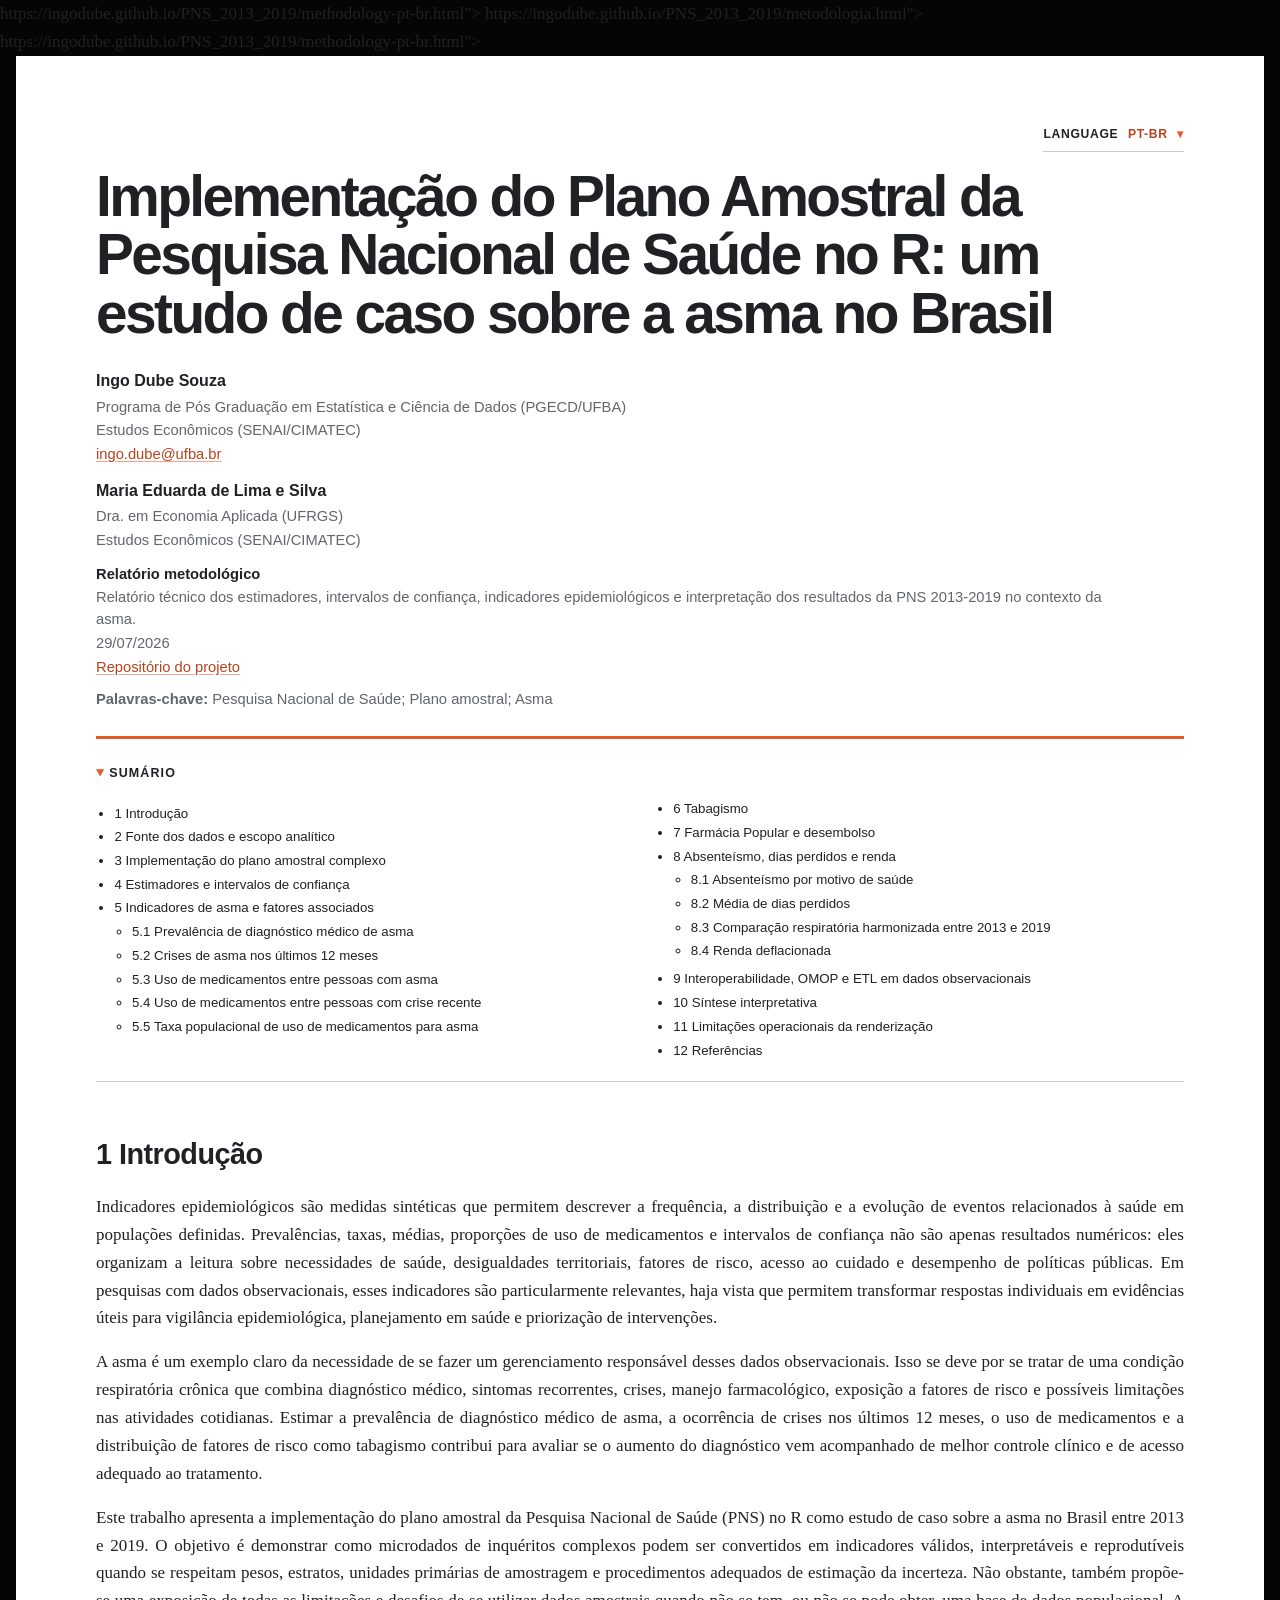
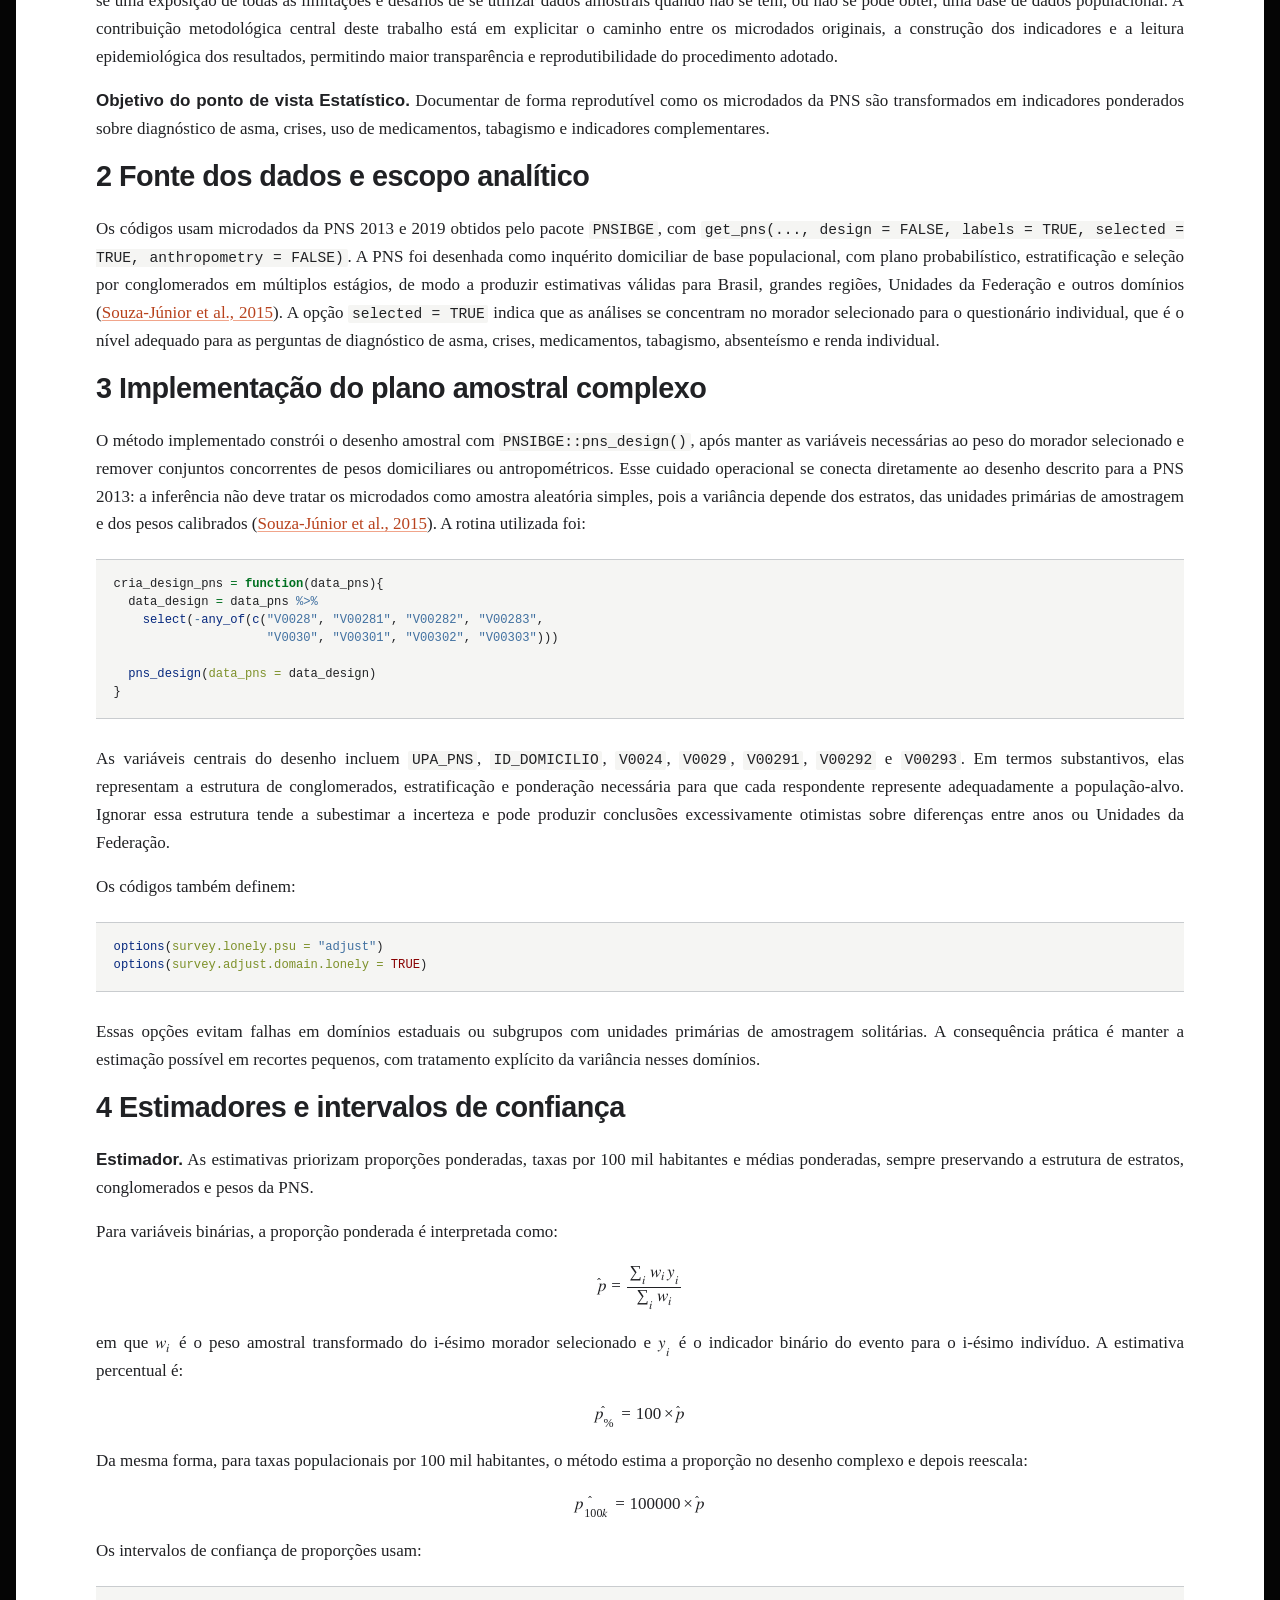
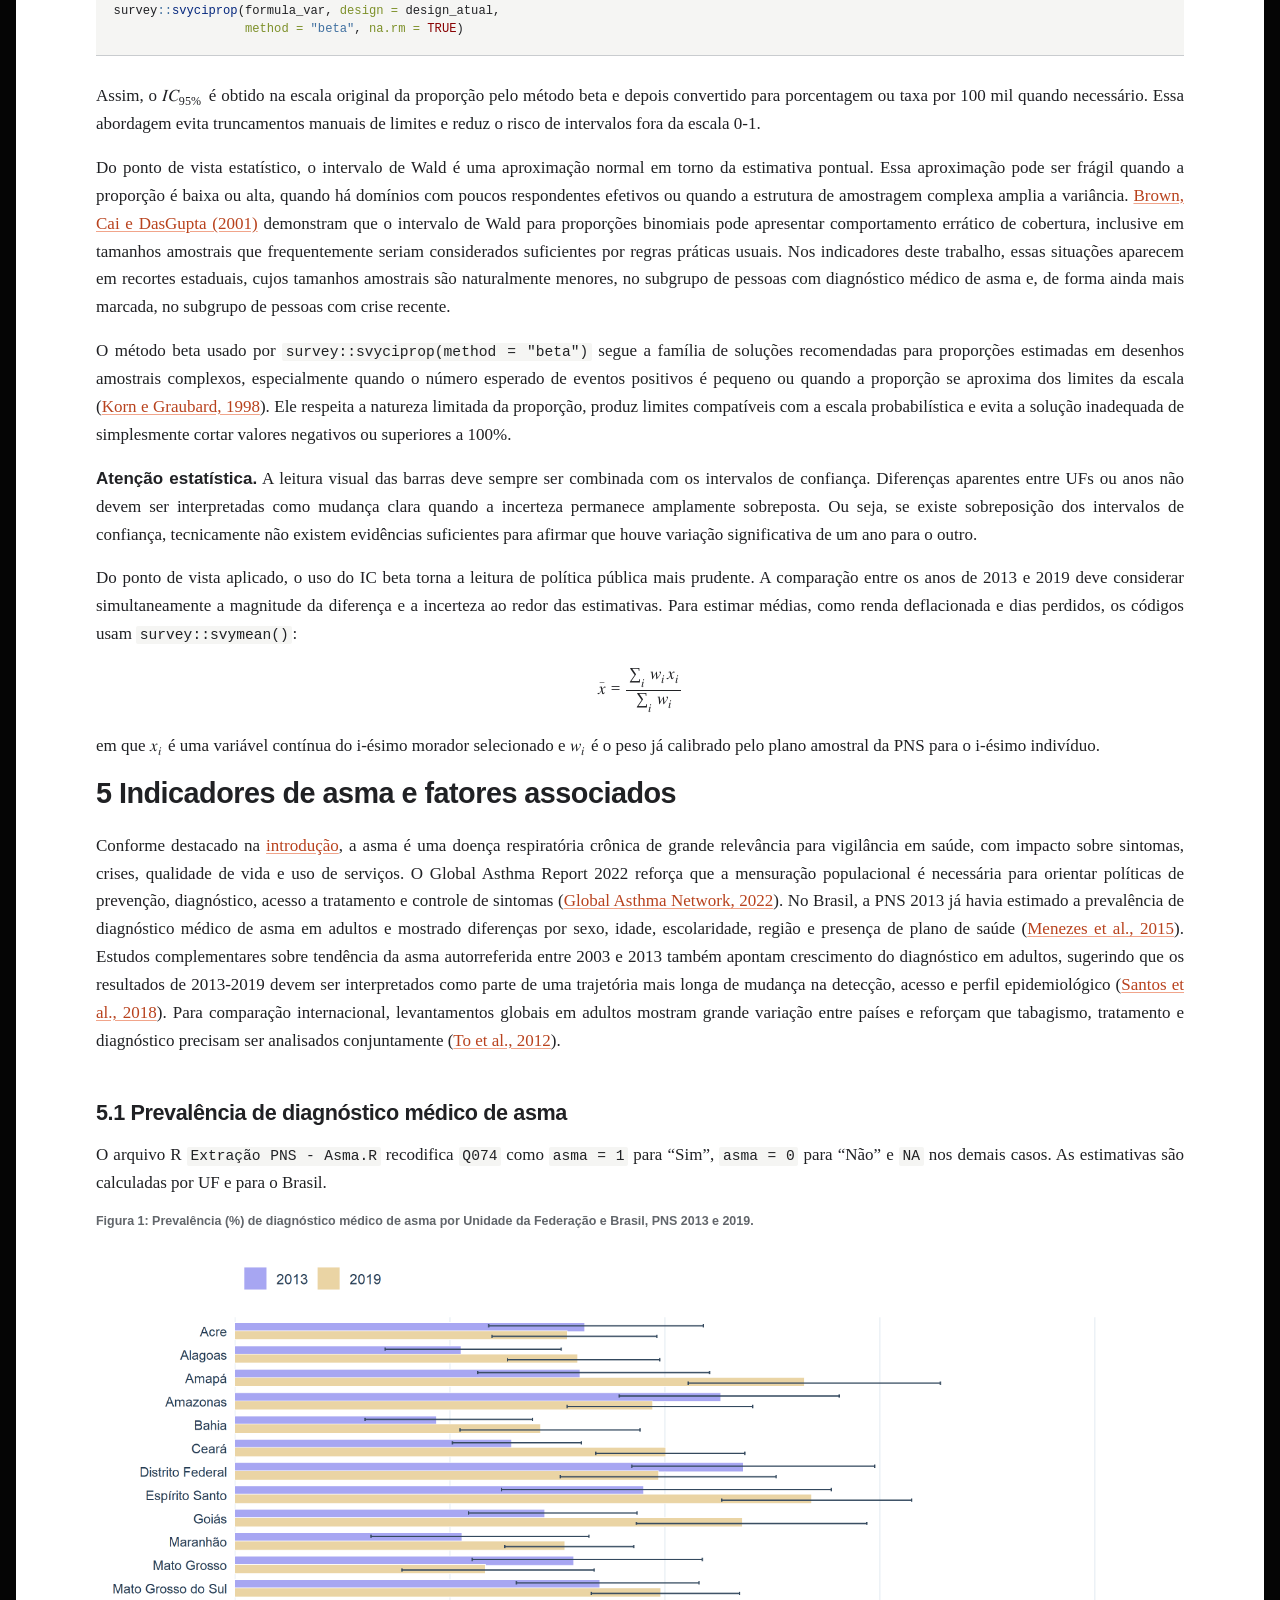
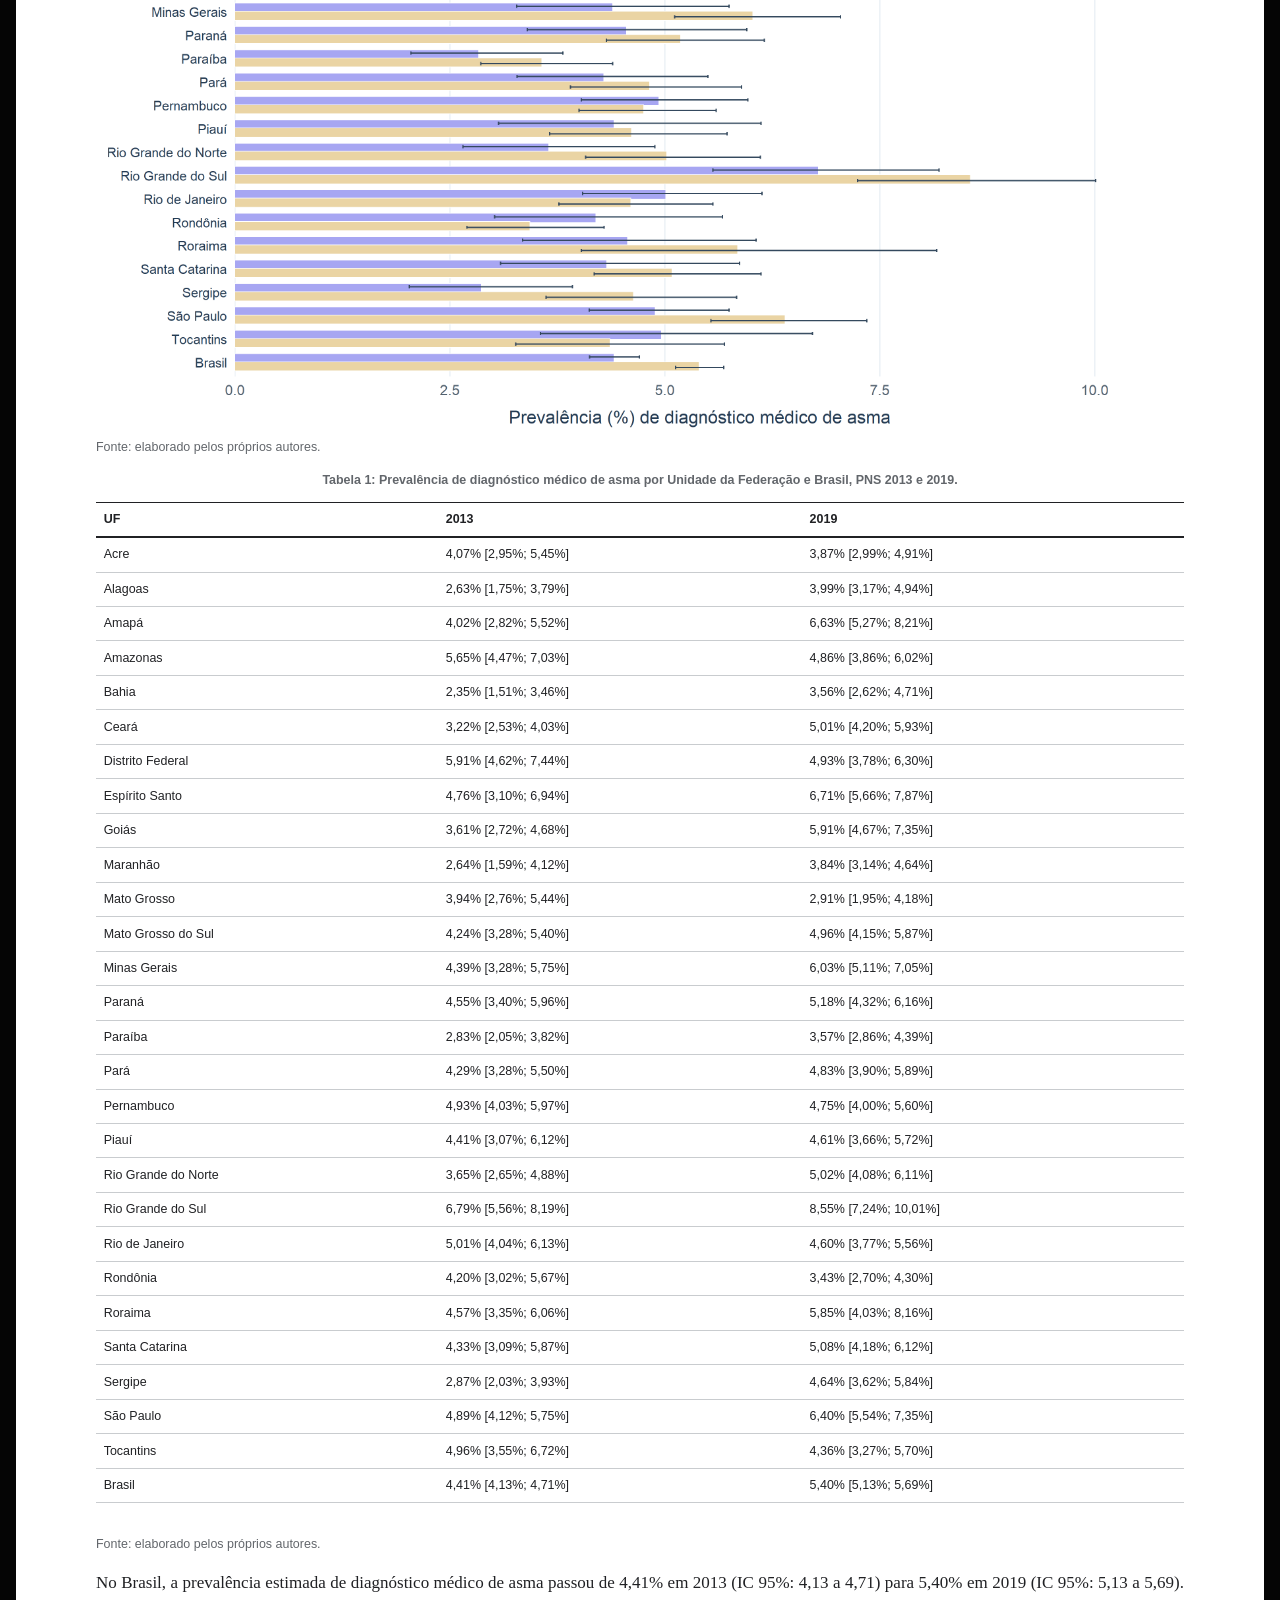
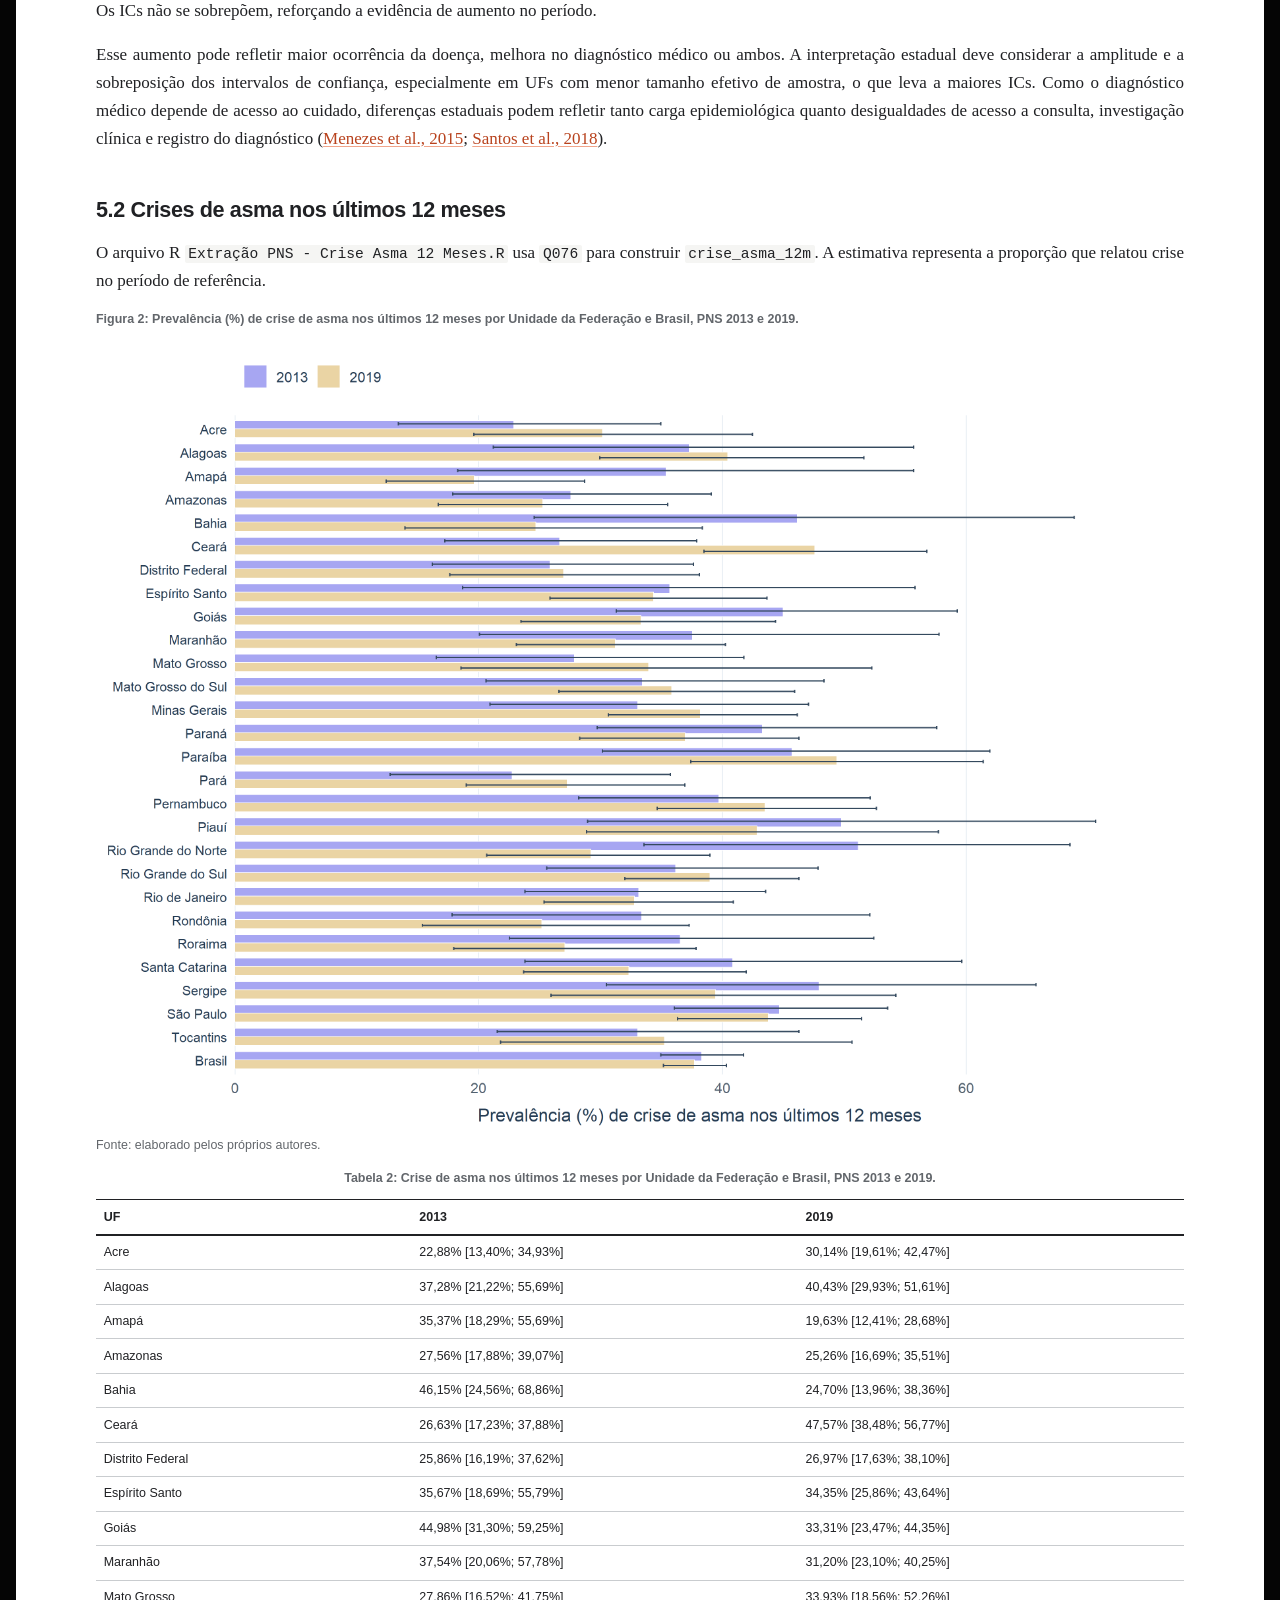
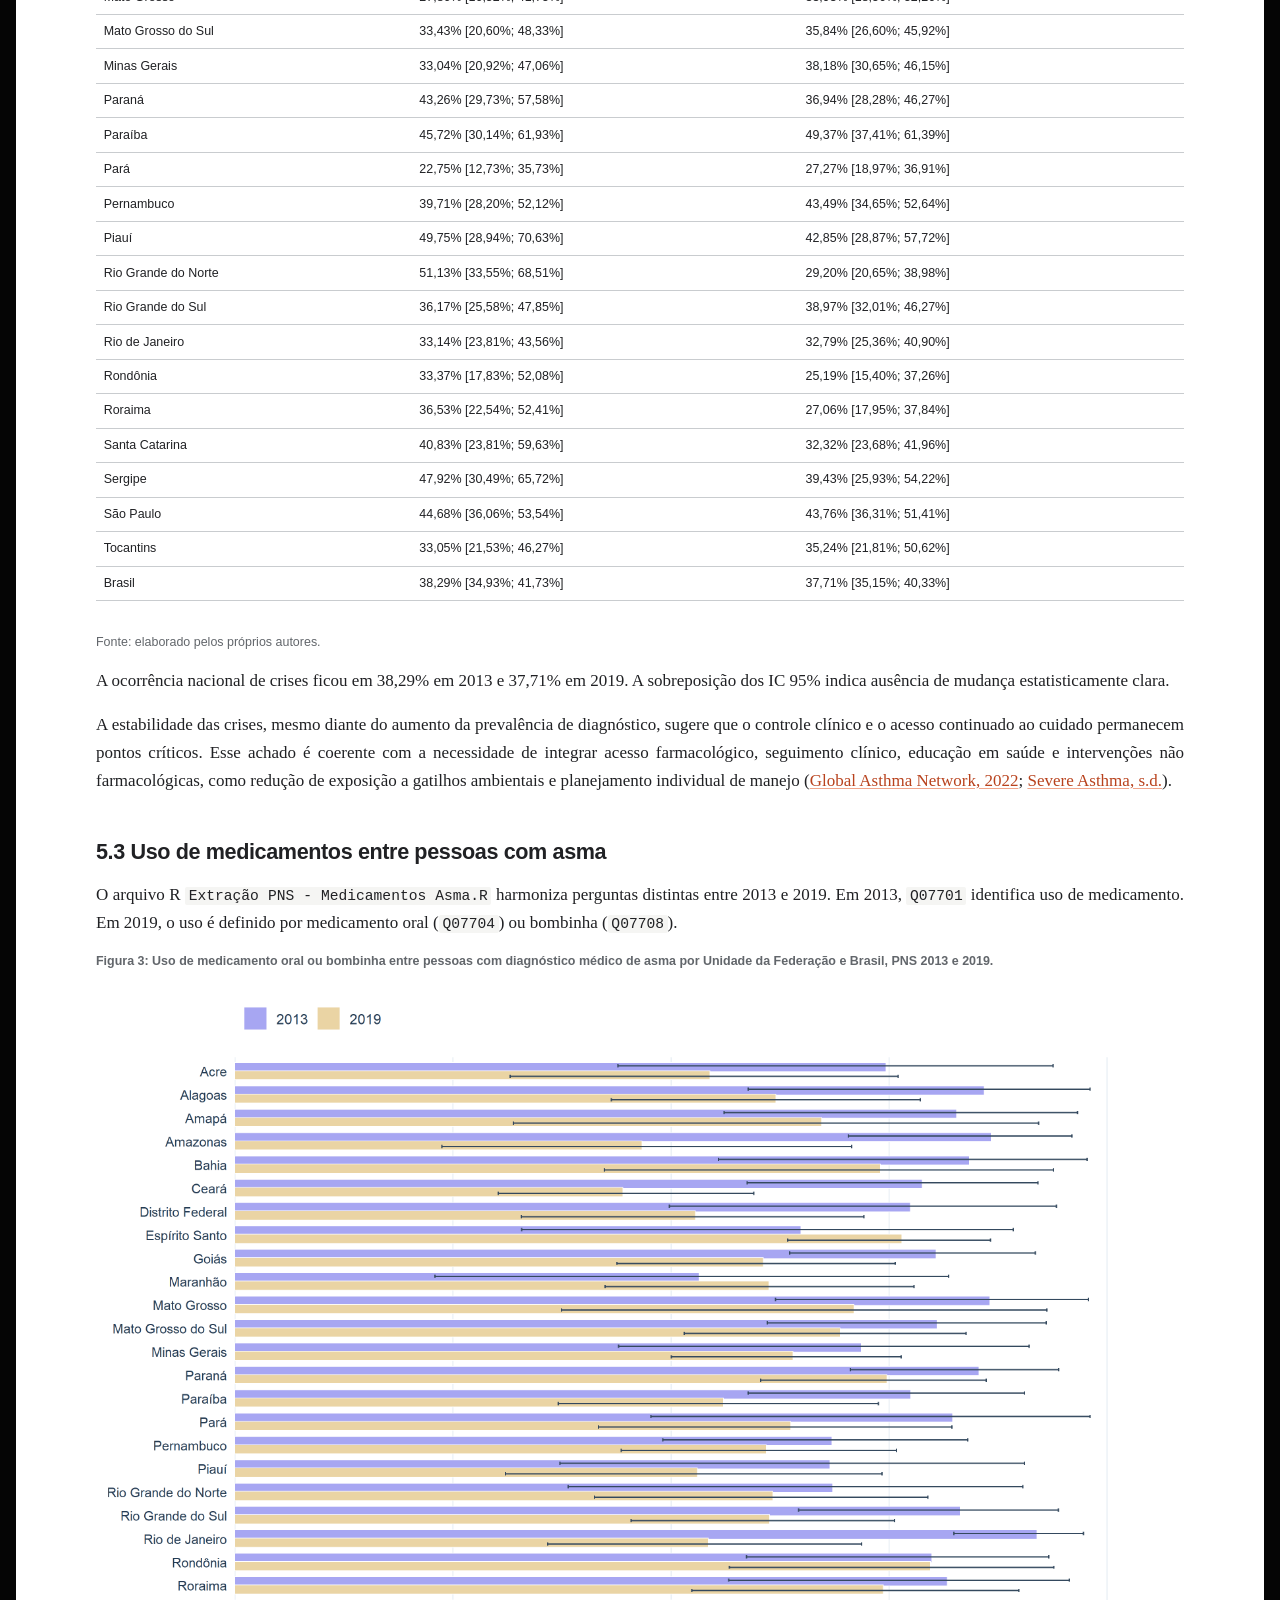
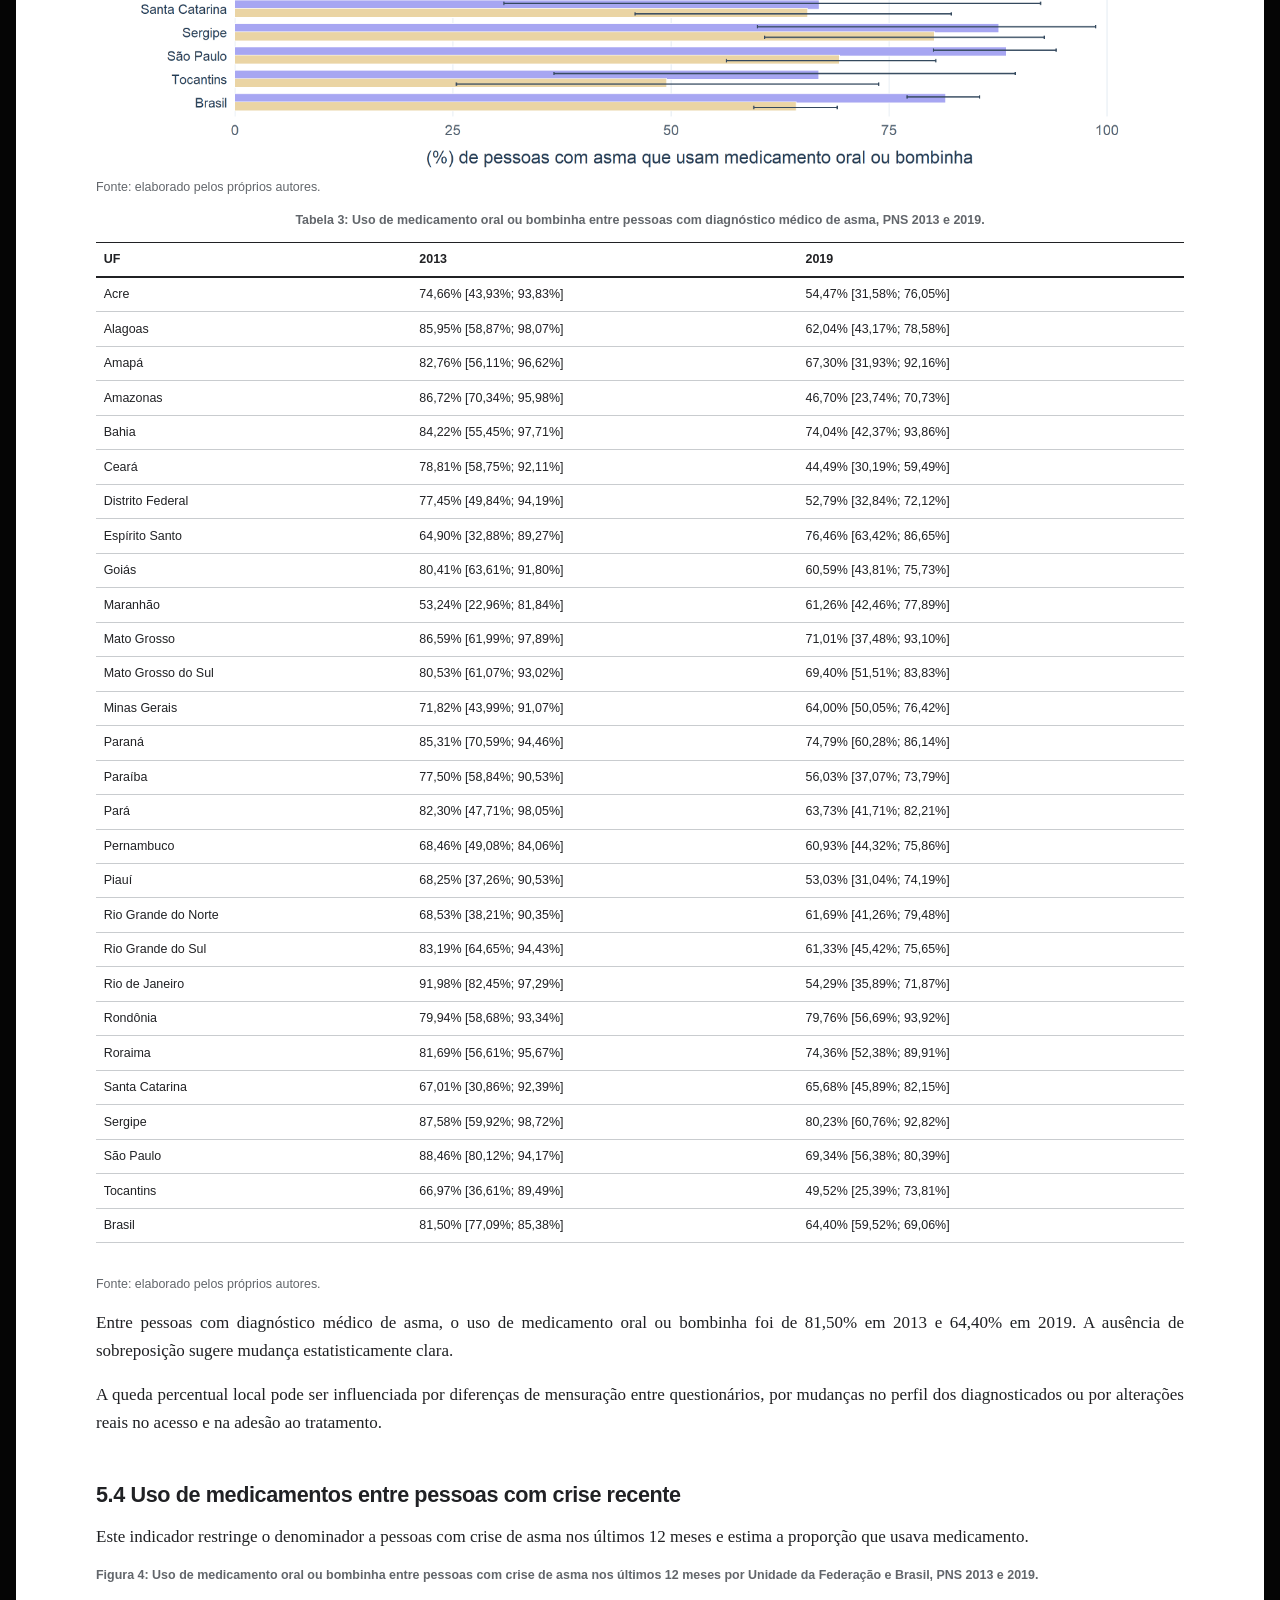
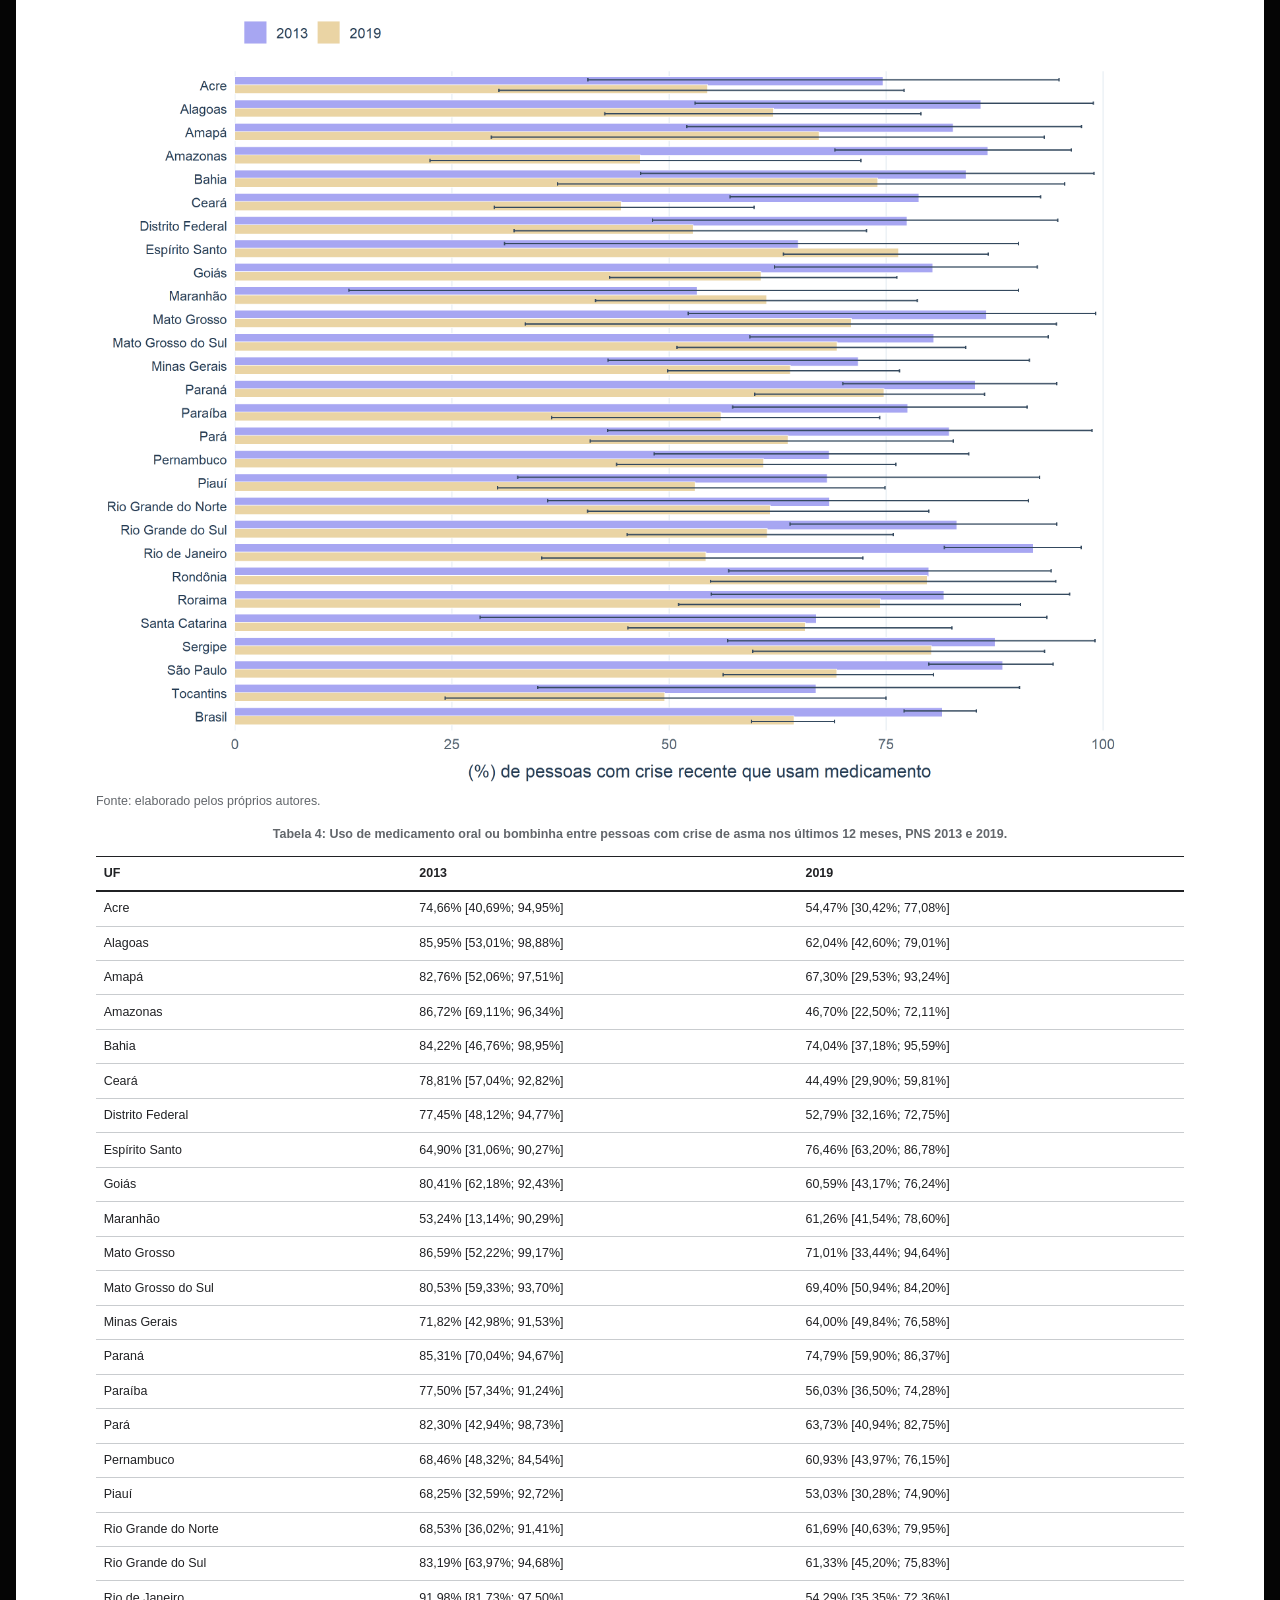
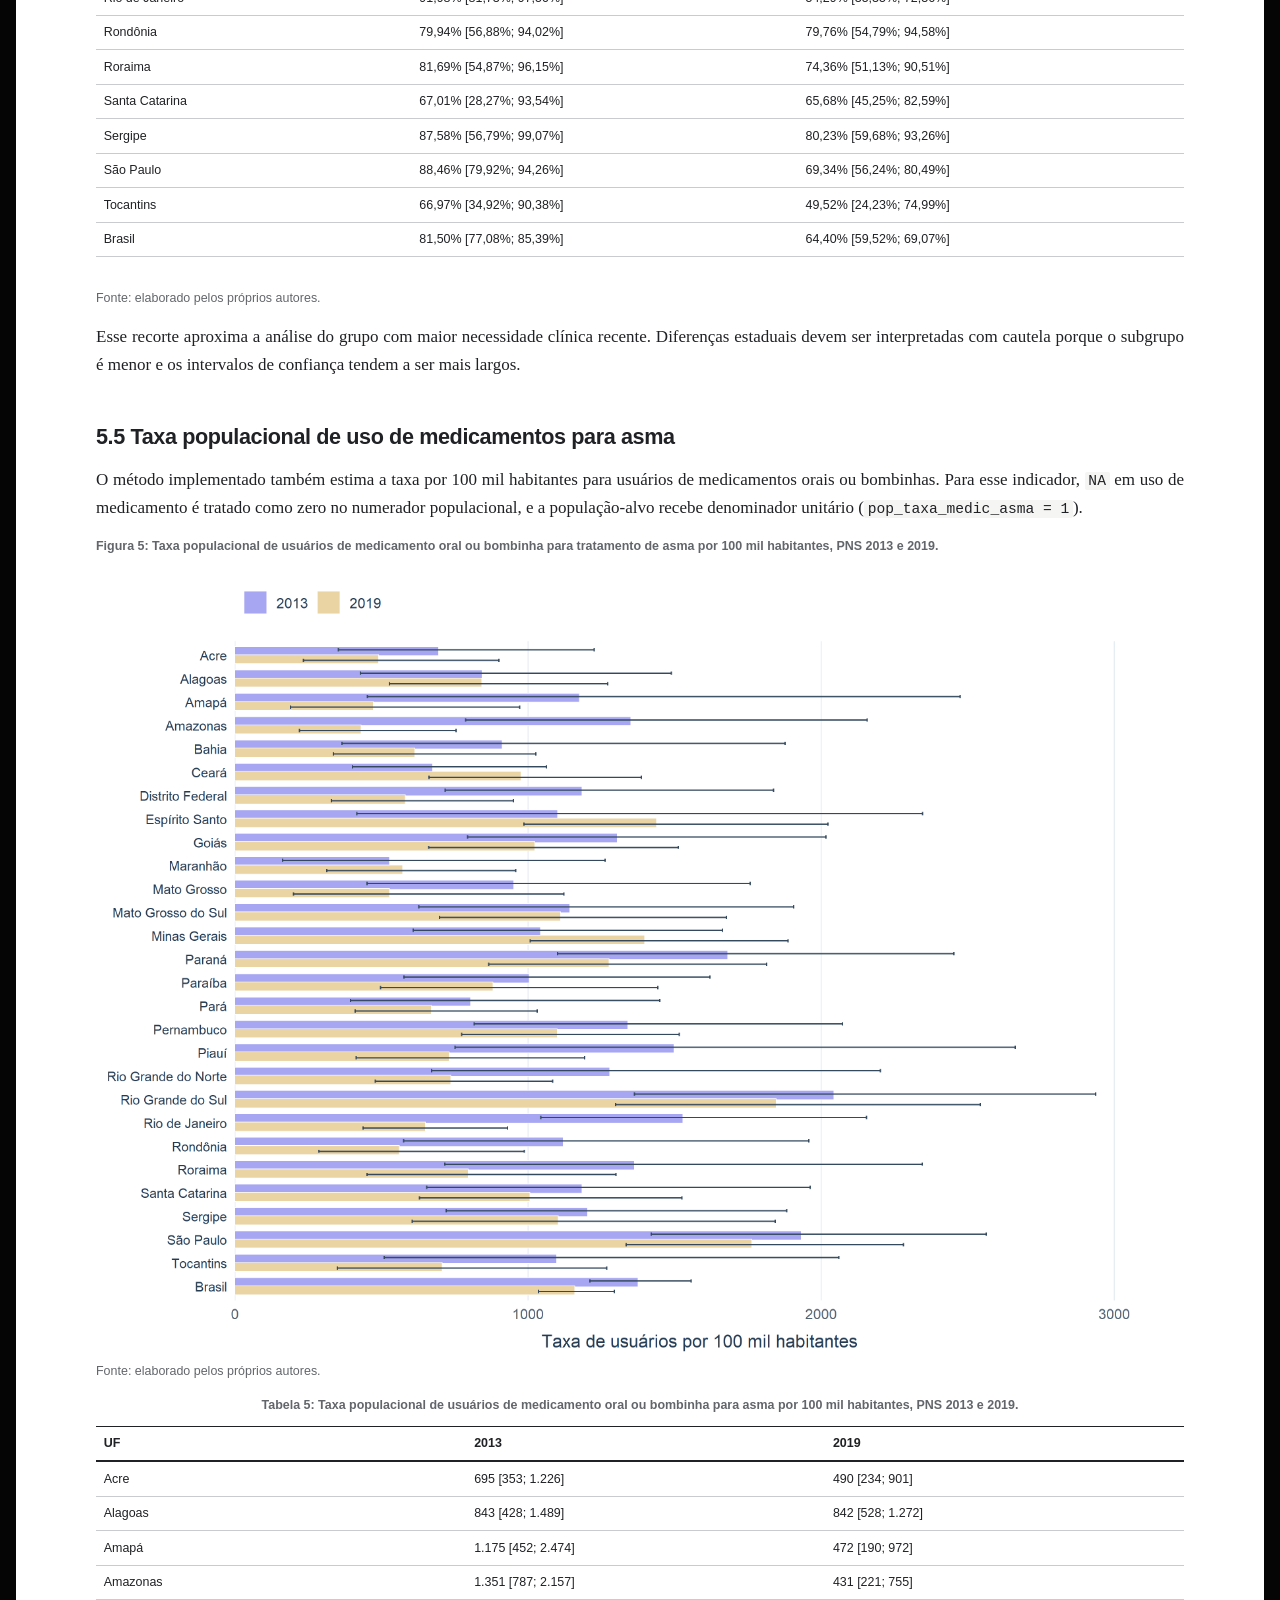
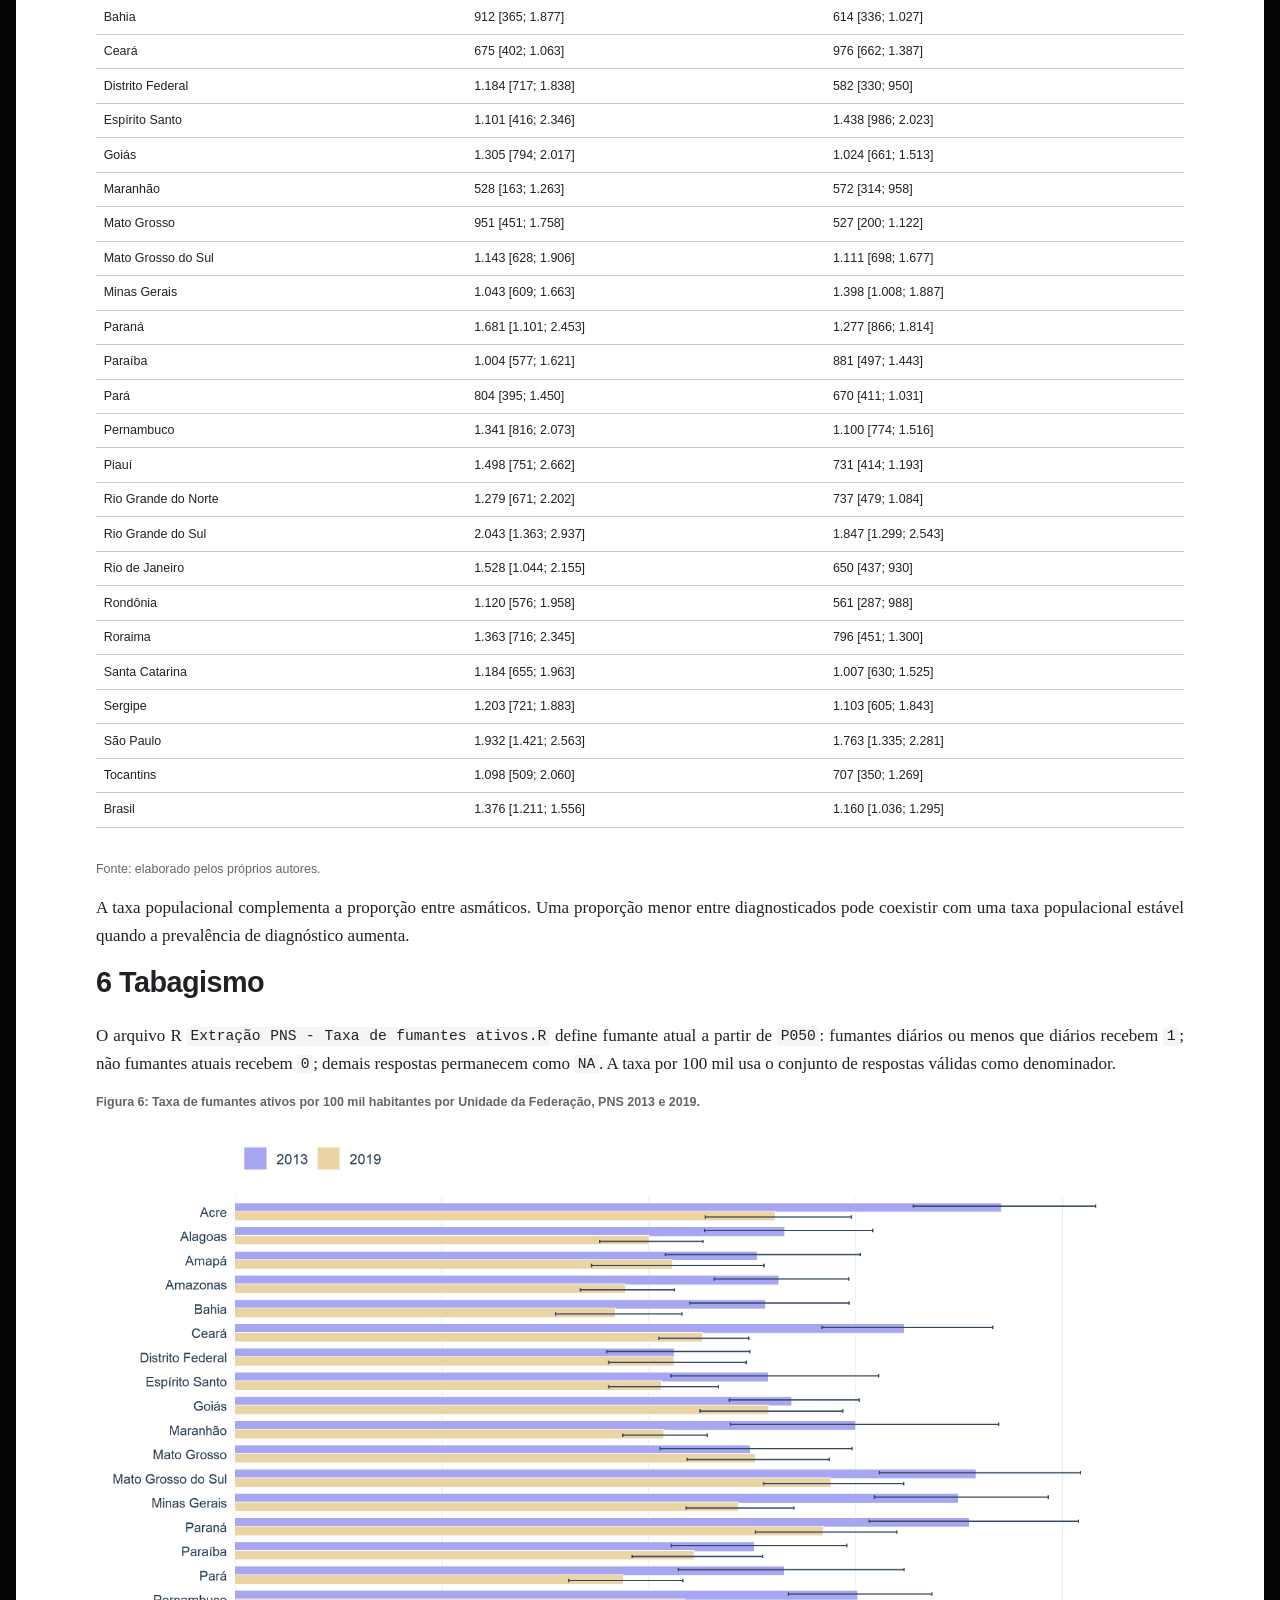
==== docs/methodology-pt-br.html @ 4d3c8ae0 "Publish edited report" ====
<!DOCTYPE html>
<html lang="pt-BR" xml:lang="pt-BR">
<head>
<meta charset="utf-8">
<meta name="generator" content="pandoc">
<meta name="viewport" content="width=device-width, initial-scale=1">
<link href="data:," rel="icon">
<link rel="canonical" href="&lt;a
href=" https: ingodube.github.io PNS_2013_2019 methodology-pt-br.html" class="uri">https://ingodube.github.io/PNS_2013_2019/methodology-pt-br.html</a>&quot;&gt;
<link rel="alternate" hreflang="en" href="&lt;a
href=" https: ingodube.github.io PNS_2013_2019 metodologia.html" class="uri">https://ingodube.github.io/PNS_2013_2019/metodologia.html</a>&quot;&gt;
<link rel="alternate" hreflang="pt-BR" href="&lt;a
href=" https: ingodube.github.io PNS_2013_2019 methodology-pt-br.html" class="uri">https://ingodube.github.io/PNS_2013_2019/methodology-pt-br.html</a>&quot;&gt;
<meta name="author" content="Ingo Dube Souza">
<meta name="author" content="Maria Eduarda de Lima e Silva">
<title>Implementação do Plano Amostral da Pesquisa Nacional de Saúde no R: um estudo de caso sobre a asma no Brasil</title>
<script>// Pandoc 2.9 adds attributes on both header and div. We remove the former (to
// be compatible with the behavior of Pandoc < 2.8).
document.addEventListener('DOMContentLoaded', function(e) {
  var hs = document.querySelectorAll("div.section[class*='level'] > :first-child");
  var i, h, a;
  for (i = 0; i < hs.length; i++) {
    h = hs[i];
    if (!/^h[1-6]$/i.test(h.tagName)) continue;  // it should be a header h1-h6
    a = h.attributes;
    while (a.length > 0) h.removeAttribute(a[0].name);
  }
});
</script>
<style>
code { white-space: pre-wrap; }
span.smallcaps { font-variant: small-caps; }
div.hanging-indent { margin-left: 1.5em; text-indent: -1.5em; }
ul.task-list { list-style: none; }
.display.math { display: block; margin: 0.8rem auto; text-align: center; }
</style>
<style data-origin="pandoc">
html { -webkit-text-size-adjust: 100%; }
pre > code.sourceCode { white-space: pre; position: relative; }
pre > code.sourceCode > span { display: inline-block; line-height: 1.25; }
pre > code.sourceCode > span:empty { height: 1.2em; }
.sourceCode { overflow: visible; }
code.sourceCode > span { color: inherit; text-decoration: inherit; }
div.sourceCode { margin: 1em 0; }
pre.sourceCode { margin: 0; }
@media screen {
div.sourceCode { overflow: auto; }
}
@media print {
pre > code.sourceCode { white-space: pre-wrap; }
pre > code.sourceCode > span { text-indent: -5em; padding-left: 5em; }
}
pre.numberSource code
{ counter-reset: source-line 0; }
pre.numberSource code > span
{ position: relative; left: -4em; counter-increment: source-line; }
pre.numberSource code > span > a:first-child::before
{ content: counter(source-line);
position: relative; left: -1em; text-align: right; vertical-align: baseline;
border: none; display: inline-block;
-webkit-touch-callout: none; -webkit-user-select: none;
-khtml-user-select: none; -moz-user-select: none;
-ms-user-select: none; user-select: none;
padding: 0 4px; width: 4em;
color: #aaaaaa;
}
pre.numberSource { margin-left: 3em; border-left: 1px solid #aaaaaa; padding-left: 4px; }
div.sourceCode
{ }
@media screen {
pre > code.sourceCode > span > a:first-child::before { text-decoration: underline; }
}
code span.al { color: #ff0000; font-weight: bold; }
code span.an { color: #60a0b0; font-weight: bold; font-style: italic; }
code span.at { color: #7d9029; }
code span.bn { color: #40a070; }
code span.bu { color: #008000; }
code span.cf { color: #007020; font-weight: bold; }
code span.ch { color: #4070a0; }
code span.cn { color: #880000; }
code span.co { color: #60a0b0; font-style: italic; }
code span.cv { color: #60a0b0; font-weight: bold; font-style: italic; }
code span.do { color: #ba2121; font-style: italic; }
code span.dt { color: #902000; }
code span.dv { color: #40a070; }
code span.er { color: #ff0000; font-weight: bold; }
code span.ex { }
code span.fl { color: #40a070; }
code span.fu { color: #06287e; }
code span.im { color: #008000; font-weight: bold; }
code span.in { color: #60a0b0; font-weight: bold; font-style: italic; }
code span.kw { color: #007020; font-weight: bold; }
code span.op { color: #666666; }
code span.ot { color: #007020; }
code span.pp { color: #bc7a00; }
code span.sc { color: #4070a0; }
code span.ss { color: #bb6688; }
code span.st { color: #4070a0; }
code span.va { color: #19177c; }
code span.vs { color: #4070a0; }
code span.wa { color: #60a0b0; font-weight: bold; font-style: italic; }
</style>
<style type="text/css">:root {
--ink: #202124;
--muted: #62666b;
--rule: #c9cccf;
--accent: #e65b2c;
--accent-dark: #b8421d;
--code-bg: #f5f5f3;
--paper: #ffffff;
}
* { box-sizing: border-box; }
html {
background: #050505;
max-width: 100%;
overflow-x: clip;
scroll-behavior: smooth;
}
body {
background: #050505;
color: var(--ink);
font-family: Georgia, "Times New Roman", serif;
font-size: 17px;
line-height: 1.64;
margin: 0;
max-width: 100%;
overflow-x: clip;
}
.report-page {
background: var(--paper);
margin: 0 auto;
max-width: 78rem;
min-height: 100vh;
min-width: 0;
padding: 4rem 5rem 6rem;
width: 100%;
}
.report-header,
.report-toc,
.language-bar {
margin-left: auto;
margin-right: auto;
max-width: 68rem;
min-width: 0;
}
.language-bar {
display: flex;
font-family: Arial, Helvetica, sans-serif;
justify-content: flex-end;
margin-bottom: 1rem;
position: relative;
z-index: 10;
}
.language-switcher { position: relative; }
.language-switcher summary {
border-bottom: 1px solid var(--rule);
color: var(--ink);
cursor: pointer;
display: flex;
font-size: 0.76rem;
font-weight: 700;
gap: 0.6rem;
letter-spacing: 0.055em;
list-style: none;
padding: 0.35rem 0;
text-transform: uppercase;
}
.language-switcher summary::-webkit-details-marker { display: none; }
.language-switcher summary::after { color: var(--accent); content: "▾"; }
.language-switcher[open] summary::after { content: "▴"; }
.language-current { color: var(--accent-dark); }
.language-switcher ul {
background: var(--paper);
border: 1px solid var(--rule);
list-style: none;
margin: 0.35rem 0 0;
min-width: 12.5rem;
padding: 0.35rem 0;
position: absolute;
right: 0;
top: 100%;
}
.language-switcher li { margin: 0; text-align: left; }
.language-switcher a {
color: var(--ink);
display: block;
font-size: 0.82rem;
padding: 0.5rem 0.75rem;
text-decoration: none;
white-space: nowrap;
}
.language-switcher a:hover,
.language-switcher a:focus-visible,
.language-switcher a[aria-current="page"] {
background: #fff3eb;
color: var(--accent-dark);
}
.report-header {
border-bottom: 3px solid var(--accent);
padding-bottom: 1.45rem;
}
h1.title {
color: var(--ink);
font-family: Arial, Helvetica, sans-serif;
font-size: clamp(2.4rem, 5.2vw, 3.55rem);
font-weight: 750;
letter-spacing: -0.045em;
line-height: 1.03;
margin: 0 0 1.6rem;
max-width: 64rem;
overflow-wrap: anywhere;
text-align: left;
}
.report-meta {
color: var(--muted);
font-family: Arial, Helvetica, sans-serif;
font-size: 0.92rem;
line-height: 1.48;
}
.report-meta p {
margin: 0.12rem 0;
text-align: left;
}
.author-block + .author-block { margin-top: 0.8rem; }
.report-meta .author { color: var(--ink); font-size: 1rem; margin-bottom: 0.25rem; }
.report-meta .report-type { color: var(--ink); font-weight: 700; margin-top: 0.75rem; }
.report-meta .report-subtitle { max-width: 64rem; }
.report-meta .keywords { margin-top: 0.65rem; }
a {
color: var(--accent-dark);
overflow-wrap: anywhere;
text-decoration-color: color-mix(in srgb, var(--accent) 55%, transparent);
text-underline-offset: 0.14em;
}
a:hover,
a:focus-visible { color: var(--accent); }
.report-toc {
border-bottom: 1px solid var(--rule);
margin-top: 1.5rem;
padding: 0 0 1.35rem;
}
.report-toc summary {
color: var(--ink);
cursor: pointer;
font-family: Arial, Helvetica, sans-serif;
font-size: 0.78rem;
font-weight: 700;
letter-spacing: 0.09em;
list-style-position: inside;
text-transform: uppercase;
}
.report-toc summary::marker { color: var(--accent); }
#TOC > ul {
column-count: 2;
column-gap: 3rem;
margin: 1rem 0 0;
padding-left: 1.15rem;
}
#TOC ul {
font-family: Arial, Helvetica, sans-serif;
font-size: 0.83rem;
line-height: 1.45;
}
#TOC li { break-inside: avoid; margin: 0.28rem 0; text-align: left; }
#TOC ul ul { margin: 0.25rem 0 0.55rem; padding-left: 1.1rem; }
#TOC a { color: var(--ink); text-decoration: none; }
#TOC a:hover, #TOC a:focus-visible { color: var(--accent-dark); }
.report-content {
margin: 3.4rem auto 0;
max-width: 46rem;
min-width: 0;
}
.report-content,
.report-content > *,
.report-content section { max-width: 100%; min-width: 0; }
.report-content h1,
.report-content h2,
.report-content h3,
.report-content h4 {
color: var(--ink);
font-family: Arial, Helvetica, sans-serif;
font-weight: 700;
letter-spacing: -0.018em;
line-height: 1.2;
overflow-wrap: anywhere;
scroll-margin-top: 1rem;
}
.report-content h1 {
border-top: 1px solid var(--rule);
font-size: 1.8rem;
margin: 4rem 0 1.35rem;
padding-top: 1.15rem;
}
.report-content h1:first-child { border-top: 0; margin-top: 0; padding-top: 0; }
.report-content h2 { font-size: 1.35rem; margin: 2.8rem 0 1rem; }
.report-content h3 { font-size: 1.08rem; margin: 2.15rem 0 0.8rem; }
.report-content h4 { font-size: 0.98rem; margin: 1.8rem 0 0.65rem; }
.report-content p { hyphens: auto; margin: 0 0 1rem; text-align: justify; }
.report-content li { text-align: left; }
.method-note { margin: 1.35rem 0; }
.method-note strong { font-family: Arial, Helvetica, sans-serif; }
.method-note strong::after { content: "."; }
.figure-title,
.table-title,
table caption {
caption-side: top;
color: var(--muted);
font-family: Arial, Helvetica, sans-serif;
font-size: 0.78rem;
font-weight: 700;
line-height: 1.4;
margin: 2rem auto 0.75rem;
text-align: center;
}
.figure-source,
.figure-source p,
.source-note,
.source-after-note,
.table-source,
.table-note,
.figure-note {
color: var(--muted);
font-family: Arial, Helvetica, sans-serif;
font-size: 0.78rem;
line-height: 1.45;
margin: 0.2rem 0 1.4rem;
hyphens: auto;
text-align: justify;
text-align-last: left;
}
img, svg, canvas { display: block; height: auto; margin: 0 auto; max-width: 100%; }
.math.display,
math[display="block"] { margin: 1.25rem auto; max-width: 100%; overflow: visible; text-align: center; }
div.sourceCode { margin: 1.3rem 0 1.65rem; max-width: 100%; min-width: 0; }
pre {
background: var(--code-bg);
border: 0;
border-bottom: 1px solid var(--rule);
border-radius: 0;
border-top: 1px solid var(--rule);
font-size: 0.76rem;
line-height: 1.48;
margin: 0;
max-height: 42rem;
max-width: 100%;
overflow: auto;
padding: 1rem 1.1rem;
}
code { font-family: Consolas, "Liberation Mono", "Courier New", monospace; }
:not(pre) > code {
background: var(--code-bg);
border-radius: 2px;
font-size: 0.86em;
overflow-wrap: anywhere;
padding: 0.08em 0.25em;
white-space: normal;
word-break: break-word;
}
.table-scroll { margin: 1rem 0 2rem; max-width: 100%; overflow-x: auto; }
table {
border-collapse: collapse;
display: table;
font-family: Arial, Helvetica, sans-serif;
font-size: 0.78rem;
line-height: 1.35;
margin: 0;
min-width: 100%;
width: 100%;
}
table caption { margin-top: 0; }
thead { border-bottom: 2px solid var(--ink); border-top: 1px solid var(--ink); }
tbody tr { border-bottom: 1px solid var(--rule); }
th, td { background: transparent; border: 0; padding: 0.52rem 0.48rem; text-align: center; vertical-align: top; }
th { font-weight: 700; }
th:first-child, td:first-child { text-align: left; }
.references { text-align: justify; }
.references p { font-size: 0.93rem; margin-bottom: 0.85rem; text-align: justify; text-align-last: left; }
.references p[id^="ref-"] { scroll-margin-top: 1rem; }
.report-content h1:target,
.report-content h2:target,
.report-content h3:target,
.figure-title:target,
.table-title:target,
caption:target,
.references p:target {
background: #fff3eb;
border-radius: 0.15rem;
box-shadow: 0 0 0 0.42rem #fff3eb;
}
.figure-title, .table-title, table caption { scroll-margin-top: 1rem; }
@media (max-width: 960px) {
.report-page { padding: 3rem 2.1rem 5rem; }
#TOC > ul { column-count: 1; }
}
@media (max-width: 640px) {
body { font-size: 16px; }
.report-page { padding: 2rem 0.9rem 4rem; }
h1.title { font-size: 2.15rem; }
.report-content { margin-top: 2.5rem; }
.report-content h1 { font-size: 1.55rem; }
.report-content p { hyphens: none; }
pre { font-size: 0.7rem; white-space: pre-wrap; }
.references p { overflow-wrap: anywhere; }
}
@media print {
html, body { background: #fff; overflow: visible; }
.report-page { max-width: none; padding: 0; }
.report-toc { break-after: page; }
.report-content h1:target,
.report-content h2:target,
.report-content h3:target,
.figure-title:target,
.table-title:target,
caption:target,
.references p:target { background: transparent; box-shadow: none; }
}
</style>
</head>
<body>
<main class="report-page">
<nav class="language-bar" aria-label="Language">
<details class="language-switcher">
<summary><span>Language</span><span class="language-current">PT-BR</span></summary>
<ul>
<li><a href="metodologia.html" lang="en" hreflang="en">English (EN)</a></li>
<li><a href="methodology-pt-br.html" lang="pt-BR" hreflang="pt-BR" aria-current="page">Português (PT-BR)</a></li>
</ul>
</details>
</nav>
<header class="report-header">
<h1 class="title">Implementação do Plano Amostral da Pesquisa Nacional
de Saúde no R: um estudo de caso sobre a asma no Brasil</h1>
<div class="report-meta">
<div class="author-block">
<p class="author"><strong>Ingo Dube Souza</strong></p>
<p>Programa de Pós Graduação em Estatística e Ciência de Dados
(PGECD/UFBA)</p>
<p>Estudos Econômicos (SENAI/CIMATEC)</p>
<p class="email"><a href="mailto:ingo.dube@ufba.br" class="email">ingo.dube@ufba.br</a></p>
</div>
<div class="author-block">
<p class="author"><strong>Maria Eduarda de Lima e Silva</strong></p>
<p>Dra. em Economia Aplicada (UFRGS)</p>
<p>Estudos Econômicos (SENAI/CIMATEC)</p>
</div>
<p class="report-type">Relatório metodológico</p>
<p class="report-subtitle">Relatório técnico dos estimadores, intervalos
de confiança, indicadores epidemiológicos e interpretação dos resultados
da PNS 2013-2019 no contexto da asma.</p>
<p class="report-date">29/07/2026</p>
<p class="report-repository"><a href="https://github.com/ingodube/PNS_2013_2019">Repositório do
projeto</a></p>
<p class="keywords"><strong>Palavras-chave:</strong> Pesquisa Nacional
de Saúde; Plano amostral; Asma</p>
</div>
</header>
<details class="report-toc" open>
<summary>Sumário</summary>
<nav id="TOC" role="doc-toc">
<ul>
<li><a href="#introducao" id="toc-introducao"><span class="toc-section-number">1</span> Introdução</a></li>
<li><a href="#fonte-dados" id="toc-fonte-dados"><span class="toc-section-number">2</span> Fonte dos dados e escopo
analítico</a></li>
<li><a href="#plano-amostral" id="toc-plano-amostral"><span class="toc-section-number">3</span> Implementação do plano amostral
complexo</a></li>
<li><a href="#estimadores-intervalos" id="toc-estimadores-intervalos"><span class="toc-section-number">4</span> Estimadores e intervalos de
confiança</a></li>
<li><a href="#indicadores-asma" id="toc-indicadores-asma"><span class="toc-section-number">5</span> Indicadores de asma e fatores
associados</a>
<ul>
<li><a href="#prevalencia-asma" id="toc-prevalencia-asma"><span class="toc-section-number">5.1</span> Prevalência de diagnóstico médico
de asma</a></li>
<li><a href="#crises-asma" id="toc-crises-asma"><span class="toc-section-number">5.2</span> Crises de asma nos últimos 12
meses</a></li>
<li><a href="#medicamentos-asma" id="toc-medicamentos-asma"><span class="toc-section-number">5.3</span> Uso de medicamentos entre pessoas
com asma</a></li>
<li><a href="#medicamentos-crise" id="toc-medicamentos-crise"><span class="toc-section-number">5.4</span> Uso de medicamentos entre pessoas
com crise recente</a></li>
<li><a href="#taxa-medicamentos" id="toc-taxa-medicamentos"><span class="toc-section-number">5.5</span> Taxa populacional de uso de
medicamentos para asma</a></li>
</ul></li>
<li><a href="#tabagismo" id="toc-tabagismo"><span class="toc-section-number">6</span> Tabagismo</a></li>
<li><a href="#farmacia-popular" id="toc-farmacia-popular"><span class="toc-section-number">7</span> Farmácia Popular e
desembolso</a></li>
<li><a href="#absenteismo-renda" id="toc-absenteismo-renda"><span class="toc-section-number">8</span> Absenteísmo, dias perdidos e
renda</a>
<ul>
<li><a href="#absenteismo" id="toc-absenteismo"><span class="toc-section-number">8.1</span> Absenteísmo por motivo de
saúde</a></li>
<li><a href="#dias-perdidos" id="toc-dias-perdidos"><span class="toc-section-number">8.2</span> Média de dias perdidos</a></li>
<li><a href="#comparacao-respiratoria" id="toc-comparacao-respiratoria"><span class="toc-section-number">8.3</span> Comparação respiratória
harmonizada entre 2013 e 2019</a></li>
<li><a href="#renda-deflacionada" id="toc-renda-deflacionada"><span class="toc-section-number">8.4</span> Renda deflacionada</a></li>
</ul></li>
<li><a href="#interoperabilidade-omop" id="toc-interoperabilidade-omop"><span class="toc-section-number">9</span> Interoperabilidade, OMOP e ETL em
dados observacionais</a></li>
<li><a href="#sintese" id="toc-sintese"><span class="toc-section-number">10</span> Síntese interpretativa</a></li>
<li><a href="#limitacoes-renderizacao" id="toc-limitacoes-renderizacao"><span class="toc-section-number">11</span> Limitações operacionais da
renderização</a></li>
<li><a href="#referencias" id="toc-referencias"><span class="toc-section-number">12</span> Referências</a></li>
</ul>
</nav>
</details>
<article class="report-content">
<div id="introducao" class="section level1" number="1">
<h1><span class="header-section-number">1</span> Introdução</h1>
<p>Indicadores epidemiológicos são medidas sintéticas que permitem
descrever a frequência, a distribuição e a evolução de eventos
relacionados à saúde em populações definidas. Prevalências, taxas,
médias, proporções de uso de medicamentos e intervalos de confiança não
são apenas resultados numéricos: eles organizam a leitura sobre
necessidades de saúde, desigualdades territoriais, fatores de risco,
acesso ao cuidado e desempenho de políticas públicas. Em pesquisas com
dados observacionais, esses indicadores são particularmente relevantes,
haja vista que permitem transformar respostas individuais em evidências
úteis para vigilância epidemiológica, planejamento em saúde e
priorização de intervenções.</p>
<p>A asma é um exemplo claro da necessidade de se fazer um gerenciamento
responsável desses dados observacionais. Isso se deve por se tratar de
uma condição respiratória crônica que combina diagnóstico médico,
sintomas recorrentes, crises, manejo farmacológico, exposição a fatores
de risco e possíveis limitações nas atividades cotidianas. Estimar a
prevalência de diagnóstico médico de asma, a ocorrência de crises nos
últimos 12 meses, o uso de medicamentos e a distribuição de fatores de
risco como tabagismo contribui para avaliar se o aumento do diagnóstico
vem acompanhado de melhor controle clínico e de acesso adequado ao
tratamento.</p>
<p>Este trabalho apresenta a implementação do plano amostral da Pesquisa
Nacional de Saúde (PNS) no R como estudo de caso sobre a asma no Brasil
entre 2013 e 2019. O objetivo é demonstrar como microdados de inquéritos
complexos podem ser convertidos em indicadores válidos, interpretáveis e
reprodutíveis quando se respeitam pesos, estratos, unidades primárias de
amostragem e procedimentos adequados de estimação da incerteza. Não
obstante, também propõe-se uma exposição de todas as limitações e
desafios de se utilizar dados amostrais quando não se tem, ou não se
pode obter, uma base de dados populacional. A contribuição metodológica
central deste trabalho está em explicitar o caminho entre os microdados
originais, a construção dos indicadores e a leitura epidemiológica dos
resultados, permitindo maior transparência e reprodutibilidade do
procedimento adotado.</p>
<p class="method-note">
<strong>Objetivo do ponto de vista Estatístico</strong> Documentar de
forma reprodutível como os microdados da PNS são transformados em
indicadores ponderados sobre diagnóstico de asma, crises, uso de
medicamentos, tabagismo e indicadores complementares.
</p>
</div>
<div id="fonte-dados" class="section level1" number="2">
<h1><span class="header-section-number">2</span> Fonte dos dados e
escopo analítico</h1>
<p>Os códigos usam microdados da PNS 2013 e 2019 obtidos pelo pacote
<code>PNSIBGE</code>, com
<code>get_pns(..., design = FALSE, labels = TRUE, selected = TRUE, anthropometry = FALSE)</code>.
A PNS foi desenhada como inquérito domiciliar de base populacional, com
plano probabilístico, estratificação e seleção por conglomerados em
múltiplos estágios, de modo a produzir estimativas válidas para Brasil,
grandes regiões, Unidades da Federação e outros domínios (<a href="#ref-souza-junior-2015">Souza-Júnior et al., 2015</a>). A opção
<code>selected = TRUE</code> indica que as análises se concentram no
morador selecionado para o questionário individual, que é o nível
adequado para as perguntas de diagnóstico de asma, crises, medicamentos,
tabagismo, absenteísmo e renda individual.</p>
</div>
<div id="plano-amostral" class="section level1" number="3">
<h1><span class="header-section-number">3</span> Implementação do plano
amostral complexo</h1>
<p>O método implementado constrói o desenho amostral com
<code>PNSIBGE::pns_design()</code>, após manter as variáveis necessárias
ao peso do morador selecionado e remover conjuntos concorrentes de pesos
domiciliares ou antropométricos. Esse cuidado operacional se conecta
diretamente ao desenho descrito para a PNS 2013: a inferência não deve
tratar os microdados como amostra aleatória simples, pois a variância
depende dos estratos, das unidades primárias de amostragem e dos pesos
calibrados (<a href="#ref-souza-junior-2015">Souza-Júnior et al.,
2015</a>). A rotina utilizada foi:</p>
<div class="sourceCode" id="cb1"><pre class="sourceCode r"><code class="sourceCode r"><span id="cb1-1"><a href="#cb1-1" tabindex="-1"></a>cria_design_pns <span class="ot">=</span> <span class="cf">function</span>(data_pns){</span>
<span id="cb1-2"><a href="#cb1-2" tabindex="-1"></a>  data_design <span class="ot">=</span> data_pns <span class="sc">%&gt;%</span></span>
<span id="cb1-3"><a href="#cb1-3" tabindex="-1"></a>    <span class="fu">select</span>(<span class="sc">-</span><span class="fu">any_of</span>(<span class="fu">c</span>(<span class="st">&quot;V0028&quot;</span>, <span class="st">&quot;V00281&quot;</span>, <span class="st">&quot;V00282&quot;</span>, <span class="st">&quot;V00283&quot;</span>,</span>
<span id="cb1-4"><a href="#cb1-4" tabindex="-1"></a>                     <span class="st">&quot;V0030&quot;</span>, <span class="st">&quot;V00301&quot;</span>, <span class="st">&quot;V00302&quot;</span>, <span class="st">&quot;V00303&quot;</span>)))</span>
<span id="cb1-5"><a href="#cb1-5" tabindex="-1"></a></span>
<span id="cb1-6"><a href="#cb1-6" tabindex="-1"></a>  <span class="fu">pns_design</span>(<span class="at">data_pns =</span> data_design)</span>
<span id="cb1-7"><a href="#cb1-7" tabindex="-1"></a>}</span></code></pre></div>
<p>As variáveis centrais do desenho incluem <code>UPA_PNS</code>,
<code>ID_DOMICILIO</code>, <code>V0024</code>, <code>V0029</code>,
<code>V00291</code>, <code>V00292</code> e <code>V00293</code>. Em
termos substantivos, elas representam a estrutura de conglomerados,
estratificação e ponderação necessária para que cada respondente
represente adequadamente a população-alvo. Ignorar essa estrutura tende
a subestimar a incerteza e pode produzir conclusões excessivamente
otimistas sobre diferenças entre anos ou Unidades da Federação.</p>
<p>Os códigos também definem:</p>
<div class="sourceCode" id="cb2"><pre class="sourceCode r"><code class="sourceCode r"><span id="cb2-1"><a href="#cb2-1" tabindex="-1"></a><span class="fu">options</span>(<span class="at">survey.lonely.psu =</span> <span class="st">&quot;adjust&quot;</span>)</span>
<span id="cb2-2"><a href="#cb2-2" tabindex="-1"></a><span class="fu">options</span>(<span class="at">survey.adjust.domain.lonely =</span> <span class="cn">TRUE</span>)</span></code></pre></div>
<p>Essas opções evitam falhas em domínios estaduais ou subgrupos com
unidades primárias de amostragem solitárias. A consequência prática é
manter a estimação possível em recortes pequenos, com tratamento
explícito da variância nesses domínios.</p>
</div>
<div id="estimadores-intervalos" class="section level1" number="4">
<h1><span class="header-section-number">4</span> Estimadores e
intervalos de confiança</h1>
<p class="method-note">
<strong>Estimador</strong> As estimativas priorizam proporções
ponderadas, taxas por 100 mil habitantes e médias ponderadas, sempre
preservando a estrutura de estratos, conglomerados e pesos da PNS.
</p>
<p>Para variáveis binárias, a proporção ponderada é interpretada
como:</p>
<p><math display="block" xmlns="http://www.w3.org/1998/Math/MathML"><semantics><mrow><mover><mi>p</mi><mo accent="true">̂</mo></mover><mo>=</mo><mfrac><mrow><munder><mo>∑</mo><mi>i</mi></munder><msub><mi>w</mi><mi>i</mi></msub><msub><mi>y</mi><mi>i</mi></msub></mrow><mrow><munder><mo>∑</mo><mi>i</mi></munder><msub><mi>w</mi><mi>i</mi></msub></mrow></mfrac></mrow><annotation encoding="application/x-tex">
\hat{p} = \frac{\sum_i w_i y_i}{\sum_i w_i}
</annotation></semantics></math></p>
<p>em que
<math display="inline" xmlns="http://www.w3.org/1998/Math/MathML"><semantics><msub><mi>w</mi><mi>i</mi></msub><annotation encoding="application/x-tex">w_i</annotation></semantics></math>
é o peso amostral transformado do i-ésimo morador selecionado e
<math display="inline" xmlns="http://www.w3.org/1998/Math/MathML"><semantics><msub><mi>y</mi><mi>i</mi></msub><annotation encoding="application/x-tex">y_i</annotation></semantics></math>
é o indicador binário do evento para o i-ésimo indivíduo. A estimativa
percentual é:</p>
<p><math display="block" xmlns="http://www.w3.org/1998/Math/MathML"><semantics><mrow><mover><msub><mi>p</mi><mi>%</mi></msub><mo accent="true">̂</mo></mover><mo>=</mo><mn>100</mn><mo>×</mo><mover><mi>p</mi><mo accent="true">̂</mo></mover></mrow><annotation encoding="application/x-tex">
\hat{p_{\%}} = 100 \times \hat{p}
</annotation></semantics></math></p>
<p>Da mesma forma, para taxas populacionais por 100 mil habitantes, o
método estima a proporção no desenho complexo e depois reescala:</p>
<p><math display="block" xmlns="http://www.w3.org/1998/Math/MathML"><semantics><mrow><mover><msub><mi>p</mi><mrow><mn>100</mn><mi>k</mi></mrow></msub><mo accent="true">̂</mo></mover><mo>=</mo><mn>100000</mn><mo>×</mo><mover><mi>p</mi><mo accent="true">̂</mo></mover></mrow><annotation encoding="application/x-tex">
\hat{{p}_{100k}} = 100000 \times \hat{p}
</annotation></semantics></math></p>
<p>Os intervalos de confiança de proporções usam:</p>
<div class="sourceCode" id="cb3"><pre class="sourceCode r"><code class="sourceCode r"><span id="cb3-1"><a href="#cb3-1" tabindex="-1"></a>survey<span class="sc">::</span><span class="fu">svyciprop</span>(formula_var, <span class="at">design =</span> design_atual,</span>
<span id="cb3-2"><a href="#cb3-2" tabindex="-1"></a>                  <span class="at">method =</span> <span class="st">&quot;beta&quot;</span>, <span class="at">na.rm =</span> <span class="cn">TRUE</span>)</span></code></pre></div>
<p>Assim, o
<math display="inline" xmlns="http://www.w3.org/1998/Math/MathML"><semantics><mrow><mi>I</mi><msub><mi>C</mi><mrow><mn>95</mn><mi>%</mi></mrow></msub></mrow><annotation encoding="application/x-tex">IC_{95\%}</annotation></semantics></math>
é obtido na escala original da proporção pelo método beta e depois
convertido para porcentagem ou taxa por 100 mil quando necessário. Essa
abordagem evita truncamentos manuais de limites e reduz o risco de
intervalos fora da escala 0-1.</p>
<p>Do ponto de vista estatístico, o intervalo de Wald é uma aproximação
normal em torno da estimativa pontual. Essa aproximação pode ser frágil
quando a proporção é baixa ou alta, quando há domínios com poucos
respondentes efetivos ou quando a estrutura de amostragem complexa
amplia a variância. <a href="#ref-brown-2001">Brown, Cai e DasGupta
(2001)</a> demonstram que o intervalo de Wald para proporções binomiais
pode apresentar comportamento errático de cobertura, inclusive em
tamanhos amostrais que frequentemente seriam considerados suficientes
por regras práticas usuais. Nos indicadores deste trabalho, essas
situações aparecem em recortes estaduais, cujos tamanhos amostrais são
naturalmente menores, no subgrupo de pessoas com diagnóstico médico de
asma e, de forma ainda mais marcada, no subgrupo de pessoas com crise
recente.</p>
<p>O método beta usado por
<code>survey::svyciprop(method = &quot;beta&quot;)</code> segue a família de
soluções recomendadas para proporções estimadas em desenhos amostrais
complexos, especialmente quando o número esperado de eventos positivos é
pequeno ou quando a proporção se aproxima dos limites da escala (<a href="#ref-korn-graubard-1998">Korn e Graubard, 1998</a>). Ele respeita
a natureza limitada da proporção, produz limites compatíveis com a
escala probabilística e evita a solução inadequada de simplesmente
cortar valores negativos ou superiores a 100%.</p>
<p class="method-note">
<strong>Atenção estatística</strong> A leitura visual das barras deve
sempre ser combinada com os intervalos de confiança. Diferenças
aparentes entre UFs ou anos não devem ser interpretadas como mudança
clara quando a incerteza permanece amplamente sobreposta. Ou seja, se
existe sobreposição dos intervalos de confiança, tecnicamente não
existem evidências suficientes para afirmar que houve variação
significativa de um ano para o outro.
</p>
<p>Do ponto de vista aplicado, o uso do IC beta torna a leitura de
política pública mais prudente. A comparação entre os anos de 2013 e
2019 deve considerar simultaneamente a magnitude da diferença e a
incerteza ao redor das estimativas. Para estimar médias, como renda
deflacionada e dias perdidos, os códigos usam
<code>survey::svymean()</code>:</p>
<p><math display="block" xmlns="http://www.w3.org/1998/Math/MathML"><semantics><mrow><mover><mi>x</mi><mo accent="true">‾</mo></mover><mo>=</mo><mfrac><mrow><munder><mo>∑</mo><mi>i</mi></munder><msub><mi>w</mi><mi>i</mi></msub><msub><mi>x</mi><mi>i</mi></msub></mrow><mrow><munder><mo>∑</mo><mi>i</mi></munder><msub><mi>w</mi><mi>i</mi></msub></mrow></mfrac></mrow><annotation encoding="application/x-tex">
\bar{x} = \frac{\sum_i w_i x_i}{\sum_i w_i}
</annotation></semantics></math></p>
<p>em que
<math display="inline" xmlns="http://www.w3.org/1998/Math/MathML"><semantics><msub><mi>x</mi><mi>i</mi></msub><annotation encoding="application/x-tex">x_i</annotation></semantics></math>
é uma variável contínua do i-ésimo morador selecionado e
<math display="inline" xmlns="http://www.w3.org/1998/Math/MathML"><semantics><msub><mi>w</mi><mi>i</mi></msub><annotation encoding="application/x-tex">w_i</annotation></semantics></math>
é o peso já calibrado pelo plano amostral da PNS para o i-ésimo
indivíduo.</p>
</div>
<div id="indicadores-asma" class="section level1" number="5">
<h1><span class="header-section-number">5</span> Indicadores de asma e
fatores associados</h1>
<p>Conforme destacado na <a href="#introducao">introdução</a>, a asma é
uma doença respiratória crônica de grande relevância para vigilância em
saúde, com impacto sobre sintomas, crises, qualidade de vida e uso de
serviços. O Global Asthma Report 2022 reforça que a mensuração
populacional é necessária para orientar políticas de prevenção,
diagnóstico, acesso a tratamento e controle de sintomas (<a href="#ref-global-asthma-2022">Global Asthma Network, 2022</a>). No
Brasil, a PNS 2013 já havia estimado a prevalência de diagnóstico médico
de asma em adultos e mostrado diferenças por sexo, idade, escolaridade,
região e presença de plano de saúde (<a href="#ref-menezes-2015">Menezes
et al., 2015</a>). Estudos complementares sobre tendência da asma
autorreferida entre 2003 e 2013 também apontam crescimento do
diagnóstico em adultos, sugerindo que os resultados de 2013-2019 devem
ser interpretados como parte de uma trajetória mais longa de mudança na
detecção, acesso e perfil epidemiológico (<a href="#ref-santos-2018">Santos et al., 2018</a>). Para comparação
internacional, levantamentos globais em adultos mostram grande variação
entre países e reforçam que tabagismo, tratamento e diagnóstico precisam
ser analisados conjuntamente (<a href="#ref-to-2012">To et al.,
2012</a>).</p>
<div id="prevalencia-asma" class="section level2" number="5.1">
<h2><span class="header-section-number">5.1</span> Prevalência de
diagnóstico médico de asma</h2>
<p>O arquivo R <code>Extração PNS - Asma.R</code> recodifica
<code>Q074</code> como <code>asma = 1</code> para “Sim”,
<code>asma = 0</code> para “Não” e <code>NA</code> nos demais casos. As
estimativas são calculadas por UF e para o Brasil.</p>
<p id="fig-prevalencia-asma" class="figure-title">
Figura 1: Prevalência (%) de diagnóstico médico de asma por Unidade da
Federação e Brasil, PNS 2013 e 2019.
</p>
<img role="img" aria-label src="[data-uri]" alt width="1650" />
<p class="source-note">
Fonte: elaborado pelos próprios autores.
</p>
<div class="table-scroll" role="region" aria-label="Tabela com rolagem horizontal quando necessária">
<table class="report-table">
<caption id="tab-prevalencia-asma">
Tabela 1: Prevalência de diagnóstico médico de asma por Unidade da
Federação e Brasil, PNS 2013 e 2019.
</caption>
<thead>
<tr>
<th style="text-align:left;">
UF
</th>
<th style="text-align:left;">
2013
</th>
<th style="text-align:left;">
2019
</th>
</tr>
</thead>
<tbody>
<tr>
<td style="text-align:left;">
Acre
</td>
<td style="text-align:left;">
4,07% [2,95%; 5,45%]
</td>
<td style="text-align:left;">
3,87% [2,99%; 4,91%]
</td>
</tr>
<tr>
<td style="text-align:left;">
Alagoas
</td>
<td style="text-align:left;">
2,63% [1,75%; 3,79%]
</td>
<td style="text-align:left;">
3,99% [3,17%; 4,94%]
</td>
</tr>
<tr>
<td style="text-align:left;">
Amapá
</td>
<td style="text-align:left;">
4,02% [2,82%; 5,52%]
</td>
<td style="text-align:left;">
6,63% [5,27%; 8,21%]
</td>
</tr>
<tr>
<td style="text-align:left;">
Amazonas
</td>
<td style="text-align:left;">
5,65% [4,47%; 7,03%]
</td>
<td style="text-align:left;">
4,86% [3,86%; 6,02%]
</td>
</tr>
<tr>
<td style="text-align:left;">
Bahia
</td>
<td style="text-align:left;">
2,35% [1,51%; 3,46%]
</td>
<td style="text-align:left;">
3,56% [2,62%; 4,71%]
</td>
</tr>
<tr>
<td style="text-align:left;">
Ceará
</td>
<td style="text-align:left;">
3,22% [2,53%; 4,03%]
</td>
<td style="text-align:left;">
5,01% [4,20%; 5,93%]
</td>
</tr>
<tr>
<td style="text-align:left;">
Distrito Federal
</td>
<td style="text-align:left;">
5,91% [4,62%; 7,44%]
</td>
<td style="text-align:left;">
4,93% [3,78%; 6,30%]
</td>
</tr>
<tr>
<td style="text-align:left;">
Espírito Santo
</td>
<td style="text-align:left;">
4,76% [3,10%; 6,94%]
</td>
<td style="text-align:left;">
6,71% [5,66%; 7,87%]
</td>
</tr>
<tr>
<td style="text-align:left;">
Goiás
</td>
<td style="text-align:left;">
3,61% [2,72%; 4,68%]
</td>
<td style="text-align:left;">
5,91% [4,67%; 7,35%]
</td>
</tr>
<tr>
<td style="text-align:left;">
Maranhão
</td>
<td style="text-align:left;">
2,64% [1,59%; 4,12%]
</td>
<td style="text-align:left;">
3,84% [3,14%; 4,64%]
</td>
</tr>
<tr>
<td style="text-align:left;">
Mato Grosso
</td>
<td style="text-align:left;">
3,94% [2,76%; 5,44%]
</td>
<td style="text-align:left;">
2,91% [1,95%; 4,18%]
</td>
</tr>
<tr>
<td style="text-align:left;">
Mato Grosso do Sul
</td>
<td style="text-align:left;">
4,24% [3,28%; 5,40%]
</td>
<td style="text-align:left;">
4,96% [4,15%; 5,87%]
</td>
</tr>
<tr>
<td style="text-align:left;">
Minas Gerais
</td>
<td style="text-align:left;">
4,39% [3,28%; 5,75%]
</td>
<td style="text-align:left;">
6,03% [5,11%; 7,05%]
</td>
</tr>
<tr>
<td style="text-align:left;">
Paraná
</td>
<td style="text-align:left;">
4,55% [3,40%; 5,96%]
</td>
<td style="text-align:left;">
5,18% [4,32%; 6,16%]
</td>
</tr>
<tr>
<td style="text-align:left;">
Paraíba
</td>
<td style="text-align:left;">
2,83% [2,05%; 3,82%]
</td>
<td style="text-align:left;">
3,57% [2,86%; 4,39%]
</td>
</tr>
<tr>
<td style="text-align:left;">
Pará
</td>
<td style="text-align:left;">
4,29% [3,28%; 5,50%]
</td>
<td style="text-align:left;">
4,83% [3,90%; 5,89%]
</td>
</tr>
<tr>
<td style="text-align:left;">
Pernambuco
</td>
<td style="text-align:left;">
4,93% [4,03%; 5,97%]
</td>
<td style="text-align:left;">
4,75% [4,00%; 5,60%]
</td>
</tr>
<tr>
<td style="text-align:left;">
Piauí
</td>
<td style="text-align:left;">
4,41% [3,07%; 6,12%]
</td>
<td style="text-align:left;">
4,61% [3,66%; 5,72%]
</td>
</tr>
<tr>
<td style="text-align:left;">
Rio Grande do Norte
</td>
<td style="text-align:left;">
3,65% [2,65%; 4,88%]
</td>
<td style="text-align:left;">
5,02% [4,08%; 6,11%]
</td>
</tr>
<tr>
<td style="text-align:left;">
Rio Grande do Sul
</td>
<td style="text-align:left;">
6,79% [5,56%; 8,19%]
</td>
<td style="text-align:left;">
8,55% [7,24%; 10,01%]
</td>
</tr>
<tr>
<td style="text-align:left;">
Rio de Janeiro
</td>
<td style="text-align:left;">
5,01% [4,04%; 6,13%]
</td>
<td style="text-align:left;">
4,60% [3,77%; 5,56%]
</td>
</tr>
<tr>
<td style="text-align:left;">
Rondônia
</td>
<td style="text-align:left;">
4,20% [3,02%; 5,67%]
</td>
<td style="text-align:left;">
3,43% [2,70%; 4,30%]
</td>
</tr>
<tr>
<td style="text-align:left;">
Roraima
</td>
<td style="text-align:left;">
4,57% [3,35%; 6,06%]
</td>
<td style="text-align:left;">
5,85% [4,03%; 8,16%]
</td>
</tr>
<tr>
<td style="text-align:left;">
Santa Catarina
</td>
<td style="text-align:left;">
4,33% [3,09%; 5,87%]
</td>
<td style="text-align:left;">
5,08% [4,18%; 6,12%]
</td>
</tr>
<tr>
<td style="text-align:left;">
Sergipe
</td>
<td style="text-align:left;">
2,87% [2,03%; 3,93%]
</td>
<td style="text-align:left;">
4,64% [3,62%; 5,84%]
</td>
</tr>
<tr>
<td style="text-align:left;">
São Paulo
</td>
<td style="text-align:left;">
4,89% [4,12%; 5,75%]
</td>
<td style="text-align:left;">
6,40% [5,54%; 7,35%]
</td>
</tr>
<tr>
<td style="text-align:left;">
Tocantins
</td>
<td style="text-align:left;">
4,96% [3,55%; 6,72%]
</td>
<td style="text-align:left;">
4,36% [3,27%; 5,70%]
</td>
</tr>
<tr>
<td style="text-align:left;">
Brasil
</td>
<td style="text-align:left;">
4,41% [4,13%; 4,71%]
</td>
<td style="text-align:left;">
5,40% [5,13%; 5,69%]
</td>
</tr>
</tbody>
</table>
</div>
<p class="table-source">
Fonte: elaborado pelos próprios autores.
</p>
<p>
No Brasil, a prevalência estimada de diagnóstico médico de asma passou
de 4,41% em 2013 (IC 95%: 4,13 a 4,71) para 5,40% em 2019 (IC 95%: 5,13
a 5,69). Os ICs não se sobrepõem, reforçando a evidência de aumento no
período.
</p>
<p>Esse aumento pode refletir maior ocorrência da doença, melhora no
diagnóstico médico ou ambos. A interpretação estadual deve considerar a
amplitude e a sobreposição dos intervalos de confiança, especialmente em
UFs com menor tamanho efetivo de amostra, o que leva a maiores ICs. Como
o diagnóstico médico depende de acesso ao cuidado, diferenças estaduais
podem refletir tanto carga epidemiológica quanto desigualdades de acesso
a consulta, investigação clínica e registro do diagnóstico (<a href="#ref-menezes-2015">Menezes et al., 2015</a>; <a href="#ref-santos-2018">Santos et al., 2018</a>).</p>
</div>
<div id="crises-asma" class="section level2" number="5.2">
<h2><span class="header-section-number">5.2</span> Crises de asma nos
últimos 12 meses</h2>
<p>O arquivo R <code>Extração PNS - Crise Asma 12 Meses.R</code> usa
<code>Q076</code> para construir <code>crise_asma_12m</code>. A
estimativa representa a proporção que relatou crise no período de
referência.</p>
<p id="fig-crise-asma" class="figure-title">
Figura 2: Prevalência (%) de crise de asma nos últimos 12 meses por
Unidade da Federação e Brasil, PNS 2013 e 2019.
</p>
<img role="img" aria-label src="[data-uri]" alt width="1650" />
<p class="source-note">
Fonte: elaborado pelos próprios autores.
</p>
<div class="table-scroll" role="region" aria-label="Tabela com rolagem horizontal quando necessária">
<table class="report-table">
<caption id="tab-crise-asma">
Tabela 2: Crise de asma nos últimos 12 meses por Unidade da Federação e
Brasil, PNS 2013 e 2019.
</caption>
<thead>
<tr>
<th style="text-align:left;">
UF
</th>
<th style="text-align:left;">
2013
</th>
<th style="text-align:left;">
2019
</th>
</tr>
</thead>
<tbody>
<tr>
<td style="text-align:left;">
Acre
</td>
<td style="text-align:left;">
22,88% [13,40%; 34,93%]
</td>
<td style="text-align:left;">
30,14% [19,61%; 42,47%]
</td>
</tr>
<tr>
<td style="text-align:left;">
Alagoas
</td>
<td style="text-align:left;">
37,28% [21,22%; 55,69%]
</td>
<td style="text-align:left;">
40,43% [29,93%; 51,61%]
</td>
</tr>
<tr>
<td style="text-align:left;">
Amapá
</td>
<td style="text-align:left;">
35,37% [18,29%; 55,69%]
</td>
<td style="text-align:left;">
19,63% [12,41%; 28,68%]
</td>
</tr>
<tr>
<td style="text-align:left;">
Amazonas
</td>
<td style="text-align:left;">
27,56% [17,88%; 39,07%]
</td>
<td style="text-align:left;">
25,26% [16,69%; 35,51%]
</td>
</tr>
<tr>
<td style="text-align:left;">
Bahia
</td>
<td style="text-align:left;">
46,15% [24,56%; 68,86%]
</td>
<td style="text-align:left;">
24,70% [13,96%; 38,36%]
</td>
</tr>
<tr>
<td style="text-align:left;">
Ceará
</td>
<td style="text-align:left;">
26,63% [17,23%; 37,88%]
</td>
<td style="text-align:left;">
47,57% [38,48%; 56,77%]
</td>
</tr>
<tr>
<td style="text-align:left;">
Distrito Federal
</td>
<td style="text-align:left;">
25,86% [16,19%; 37,62%]
</td>
<td style="text-align:left;">
26,97% [17,63%; 38,10%]
</td>
</tr>
<tr>
<td style="text-align:left;">
Espírito Santo
</td>
<td style="text-align:left;">
35,67% [18,69%; 55,79%]
</td>
<td style="text-align:left;">
34,35% [25,86%; 43,64%]
</td>
</tr>
<tr>
<td style="text-align:left;">
Goiás
</td>
<td style="text-align:left;">
44,98% [31,30%; 59,25%]
</td>
<td style="text-align:left;">
33,31% [23,47%; 44,35%]
</td>
</tr>
<tr>
<td style="text-align:left;">
Maranhão
</td>
<td style="text-align:left;">
37,54% [20,06%; 57,78%]
</td>
<td style="text-align:left;">
31,20% [23,10%; 40,25%]
</td>
</tr>
<tr>
<td style="text-align:left;">
Mato Grosso
</td>
<td style="text-align:left;">
27,86% [16,52%; 41,75%]
</td>
<td style="text-align:left;">
33,93% [18,56%; 52,26%]
</td>
</tr>
<tr>
<td style="text-align:left;">
Mato Grosso do Sul
</td>
<td style="text-align:left;">
33,43% [20,60%; 48,33%]
</td>
<td style="text-align:left;">
35,84% [26,60%; 45,92%]
</td>
</tr>
<tr>
<td style="text-align:left;">
Minas Gerais
</td>
<td style="text-align:left;">
33,04% [20,92%; 47,06%]
</td>
<td style="text-align:left;">
38,18% [30,65%; 46,15%]
</td>
</tr>
<tr>
<td style="text-align:left;">
Paraná
</td>
<td style="text-align:left;">
43,26% [29,73%; 57,58%]
</td>
<td style="text-align:left;">
36,94% [28,28%; 46,27%]
</td>
</tr>
<tr>
<td style="text-align:left;">
Paraíba
</td>
<td style="text-align:left;">
45,72% [30,14%; 61,93%]
</td>
<td style="text-align:left;">
49,37% [37,41%; 61,39%]
</td>
</tr>
<tr>
<td style="text-align:left;">
Pará
</td>
<td style="text-align:left;">
22,75% [12,73%; 35,73%]
</td>
<td style="text-align:left;">
27,27% [18,97%; 36,91%]
</td>
</tr>
<tr>
<td style="text-align:left;">
Pernambuco
</td>
<td style="text-align:left;">
39,71% [28,20%; 52,12%]
</td>
<td style="text-align:left;">
43,49% [34,65%; 52,64%]
</td>
</tr>
<tr>
<td style="text-align:left;">
Piauí
</td>
<td style="text-align:left;">
49,75% [28,94%; 70,63%]
</td>
<td style="text-align:left;">
42,85% [28,87%; 57,72%]
</td>
</tr>
<tr>
<td style="text-align:left;">
Rio Grande do Norte
</td>
<td style="text-align:left;">
51,13% [33,55%; 68,51%]
</td>
<td style="text-align:left;">
29,20% [20,65%; 38,98%]
</td>
</tr>
<tr>
<td style="text-align:left;">
Rio Grande do Sul
</td>
<td style="text-align:left;">
36,17% [25,58%; 47,85%]
</td>
<td style="text-align:left;">
38,97% [32,01%; 46,27%]
</td>
</tr>
<tr>
<td style="text-align:left;">
Rio de Janeiro
</td>
<td style="text-align:left;">
33,14% [23,81%; 43,56%]
</td>
<td style="text-align:left;">
32,79% [25,36%; 40,90%]
</td>
</tr>
<tr>
<td style="text-align:left;">
Rondônia
</td>
<td style="text-align:left;">
33,37% [17,83%; 52,08%]
</td>
<td style="text-align:left;">
25,19% [15,40%; 37,26%]
</td>
</tr>
<tr>
<td style="text-align:left;">
Roraima
</td>
<td style="text-align:left;">
36,53% [22,54%; 52,41%]
</td>
<td style="text-align:left;">
27,06% [17,95%; 37,84%]
</td>
</tr>
<tr>
<td style="text-align:left;">
Santa Catarina
</td>
<td style="text-align:left;">
40,83% [23,81%; 59,63%]
</td>
<td style="text-align:left;">
32,32% [23,68%; 41,96%]
</td>
</tr>
<tr>
<td style="text-align:left;">
Sergipe
</td>
<td style="text-align:left;">
47,92% [30,49%; 65,72%]
</td>
<td style="text-align:left;">
39,43% [25,93%; 54,22%]
</td>
</tr>
<tr>
<td style="text-align:left;">
São Paulo
</td>
<td style="text-align:left;">
44,68% [36,06%; 53,54%]
</td>
<td style="text-align:left;">
43,76% [36,31%; 51,41%]
</td>
</tr>
<tr>
<td style="text-align:left;">
Tocantins
</td>
<td style="text-align:left;">
33,05% [21,53%; 46,27%]
</td>
<td style="text-align:left;">
35,24% [21,81%; 50,62%]
</td>
</tr>
<tr>
<td style="text-align:left;">
Brasil
</td>
<td style="text-align:left;">
38,29% [34,93%; 41,73%]
</td>
<td style="text-align:left;">
37,71% [35,15%; 40,33%]
</td>
</tr>
</tbody>
</table>
</div>
<p class="table-source">
Fonte: elaborado pelos próprios autores.
</p>
<p>
A ocorrência nacional de crises ficou em 38,29% em 2013 e 37,71% em
2019. A sobreposição dos IC 95% indica ausência de mudança
estatisticamente clara.
</p>
<p>A estabilidade das crises, mesmo diante do aumento da prevalência de
diagnóstico, sugere que o controle clínico e o acesso continuado ao
cuidado permanecem pontos críticos. Esse achado é coerente com a
necessidade de integrar acesso farmacológico, seguimento clínico,
educação em saúde e intervenções não farmacológicas, como redução de
exposição a gatilhos ambientais e planejamento individual de manejo (<a href="#ref-global-asthma-2022">Global Asthma Network, 2022</a>; <a href="#ref-severe-asthma">Severe Asthma, s.d.</a>).</p>
</div>
<div id="medicamentos-asma" class="section level2" number="5.3">
<h2><span class="header-section-number">5.3</span> Uso de medicamentos
entre pessoas com asma</h2>
<p>O arquivo R <code>Extração PNS - Medicamentos Asma.R</code> harmoniza
perguntas distintas entre 2013 e 2019. Em 2013, <code>Q07701</code>
identifica uso de medicamento. Em 2019, o uso é definido por medicamento
oral (<code>Q07704</code>) ou bombinha (<code>Q07708</code>).</p>
<p id="fig-medicamento-asma" class="figure-title">
Figura 3: Uso de medicamento oral ou bombinha entre pessoas com
diagnóstico médico de asma por Unidade da Federação e Brasil, PNS 2013 e
2019.
</p>
<img role="img" aria-label src="[data-uri]" alt width="1650" />
<p class="source-note">
Fonte: elaborado pelos próprios autores.
</p>
<div class="table-scroll" role="region" aria-label="Tabela com rolagem horizontal quando necessária">
<table class="report-table">
<caption id="tab-medicamento-asma">
Tabela 3: Uso de medicamento oral ou bombinha entre pessoas com
diagnóstico médico de asma, PNS 2013 e 2019.
</caption>
<thead>
<tr>
<th style="text-align:left;">
UF
</th>
<th style="text-align:left;">
2013
</th>
<th style="text-align:left;">
2019
</th>
</tr>
</thead>
<tbody>
<tr>
<td style="text-align:left;">
Acre
</td>
<td style="text-align:left;">
74,66% [43,93%; 93,83%]
</td>
<td style="text-align:left;">
54,47% [31,58%; 76,05%]
</td>
</tr>
<tr>
<td style="text-align:left;">
Alagoas
</td>
<td style="text-align:left;">
85,95% [58,87%; 98,07%]
</td>
<td style="text-align:left;">
62,04% [43,17%; 78,58%]
</td>
</tr>
<tr>
<td style="text-align:left;">
Amapá
</td>
<td style="text-align:left;">
82,76% [56,11%; 96,62%]
</td>
<td style="text-align:left;">
67,30% [31,93%; 92,16%]
</td>
</tr>
<tr>
<td style="text-align:left;">
Amazonas
</td>
<td style="text-align:left;">
86,72% [70,34%; 95,98%]
</td>
<td style="text-align:left;">
46,70% [23,74%; 70,73%]
</td>
</tr>
<tr>
<td style="text-align:left;">
Bahia
</td>
<td style="text-align:left;">
84,22% [55,45%; 97,71%]
</td>
<td style="text-align:left;">
74,04% [42,37%; 93,86%]
</td>
</tr>
<tr>
<td style="text-align:left;">
Ceará
</td>
<td style="text-align:left;">
78,81% [58,75%; 92,11%]
</td>
<td style="text-align:left;">
44,49% [30,19%; 59,49%]
</td>
</tr>
<tr>
<td style="text-align:left;">
Distrito Federal
</td>
<td style="text-align:left;">
77,45% [49,84%; 94,19%]
</td>
<td style="text-align:left;">
52,79% [32,84%; 72,12%]
</td>
</tr>
<tr>
<td style="text-align:left;">
Espírito Santo
</td>
<td style="text-align:left;">
64,90% [32,88%; 89,27%]
</td>
<td style="text-align:left;">
76,46% [63,42%; 86,65%]
</td>
</tr>
<tr>
<td style="text-align:left;">
Goiás
</td>
<td style="text-align:left;">
80,41% [63,61%; 91,80%]
</td>
<td style="text-align:left;">
60,59% [43,81%; 75,73%]
</td>
</tr>
<tr>
<td style="text-align:left;">
Maranhão
</td>
<td style="text-align:left;">
53,24% [22,96%; 81,84%]
</td>
<td style="text-align:left;">
61,26% [42,46%; 77,89%]
</td>
</tr>
<tr>
<td style="text-align:left;">
Mato Grosso
</td>
<td style="text-align:left;">
86,59% [61,99%; 97,89%]
</td>
<td style="text-align:left;">
71,01% [37,48%; 93,10%]
</td>
</tr>
<tr>
<td style="text-align:left;">
Mato Grosso do Sul
</td>
<td style="text-align:left;">
80,53% [61,07%; 93,02%]
</td>
<td style="text-align:left;">
69,40% [51,51%; 83,83%]
</td>
</tr>
<tr>
<td style="text-align:left;">
Minas Gerais
</td>
<td style="text-align:left;">
71,82% [43,99%; 91,07%]
</td>
<td style="text-align:left;">
64,00% [50,05%; 76,42%]
</td>
</tr>
<tr>
<td style="text-align:left;">
Paraná
</td>
<td style="text-align:left;">
85,31% [70,59%; 94,46%]
</td>
<td style="text-align:left;">
74,79% [60,28%; 86,14%]
</td>
</tr>
<tr>
<td style="text-align:left;">
Paraíba
</td>
<td style="text-align:left;">
77,50% [58,84%; 90,53%]
</td>
<td style="text-align:left;">
56,03% [37,07%; 73,79%]
</td>
</tr>
<tr>
<td style="text-align:left;">
Pará
</td>
<td style="text-align:left;">
82,30% [47,71%; 98,05%]
</td>
<td style="text-align:left;">
63,73% [41,71%; 82,21%]
</td>
</tr>
<tr>
<td style="text-align:left;">
Pernambuco
</td>
<td style="text-align:left;">
68,46% [49,08%; 84,06%]
</td>
<td style="text-align:left;">
60,93% [44,32%; 75,86%]
</td>
</tr>
<tr>
<td style="text-align:left;">
Piauí
</td>
<td style="text-align:left;">
68,25% [37,26%; 90,53%]
</td>
<td style="text-align:left;">
53,03% [31,04%; 74,19%]
</td>
</tr>
<tr>
<td style="text-align:left;">
Rio Grande do Norte
</td>
<td style="text-align:left;">
68,53% [38,21%; 90,35%]
</td>
<td style="text-align:left;">
61,69% [41,26%; 79,48%]
</td>
</tr>
<tr>
<td style="text-align:left;">
Rio Grande do Sul
</td>
<td style="text-align:left;">
83,19% [64,65%; 94,43%]
</td>
<td style="text-align:left;">
61,33% [45,42%; 75,65%]
</td>
</tr>
<tr>
<td style="text-align:left;">
Rio de Janeiro
</td>
<td style="text-align:left;">
91,98% [82,45%; 97,29%]
</td>
<td style="text-align:left;">
54,29% [35,89%; 71,87%]
</td>
</tr>
<tr>
<td style="text-align:left;">
Rondônia
</td>
<td style="text-align:left;">
79,94% [58,68%; 93,34%]
</td>
<td style="text-align:left;">
79,76% [56,69%; 93,92%]
</td>
</tr>
<tr>
<td style="text-align:left;">
Roraima
</td>
<td style="text-align:left;">
81,69% [56,61%; 95,67%]
</td>
<td style="text-align:left;">
74,36% [52,38%; 89,91%]
</td>
</tr>
<tr>
<td style="text-align:left;">
Santa Catarina
</td>
<td style="text-align:left;">
67,01% [30,86%; 92,39%]
</td>
<td style="text-align:left;">
65,68% [45,89%; 82,15%]
</td>
</tr>
<tr>
<td style="text-align:left;">
Sergipe
</td>
<td style="text-align:left;">
87,58% [59,92%; 98,72%]
</td>
<td style="text-align:left;">
80,23% [60,76%; 92,82%]
</td>
</tr>
<tr>
<td style="text-align:left;">
São Paulo
</td>
<td style="text-align:left;">
88,46% [80,12%; 94,17%]
</td>
<td style="text-align:left;">
69,34% [56,38%; 80,39%]
</td>
</tr>
<tr>
<td style="text-align:left;">
Tocantins
</td>
<td style="text-align:left;">
66,97% [36,61%; 89,49%]
</td>
<td style="text-align:left;">
49,52% [25,39%; 73,81%]
</td>
</tr>
<tr>
<td style="text-align:left;">
Brasil
</td>
<td style="text-align:left;">
81,50% [77,09%; 85,38%]
</td>
<td style="text-align:left;">
64,40% [59,52%; 69,06%]
</td>
</tr>
</tbody>
</table>
</div>
<p class="table-source">
Fonte: elaborado pelos próprios autores.
</p>
<p>
Entre pessoas com diagnóstico médico de asma, o uso de medicamento oral
ou bombinha foi de 81,50% em 2013 e 64,40% em 2019. A ausência de
sobreposição sugere mudança estatisticamente clara.
</p>
<p>A queda percentual local pode ser influenciada por diferenças de
mensuração entre questionários, por mudanças no perfil dos
diagnosticados ou por alterações reais no acesso e na adesão ao
tratamento.</p>
</div>
<div id="medicamentos-crise" class="section level2" number="5.4">
<h2><span class="header-section-number">5.4</span> Uso de medicamentos
entre pessoas com crise recente</h2>
<p>Este indicador restringe o denominador a pessoas com crise de asma
nos últimos 12 meses e estima a proporção que usava medicamento.</p>
<p id="fig-medicamento-crise" class="figure-title">
Figura 4: Uso de medicamento oral ou bombinha entre pessoas com crise de
asma nos últimos 12 meses por Unidade da Federação e Brasil, PNS 2013 e
2019.
</p>
<img role="img" aria-label src="[data-uri]" alt width="1650" />
<p class="source-note">
Fonte: elaborado pelos próprios autores.
</p>
<div class="table-scroll" role="region" aria-label="Tabela com rolagem horizontal quando necessária">
<table class="report-table">
<caption id="tab-medicamento-crise">
Tabela 4: Uso de medicamento oral ou bombinha entre pessoas com crise de
asma nos últimos 12 meses, PNS 2013 e 2019.
</caption>
<thead>
<tr>
<th style="text-align:left;">
UF
</th>
<th style="text-align:left;">
2013
</th>
<th style="text-align:left;">
2019
</th>
</tr>
</thead>
<tbody>
<tr>
<td style="text-align:left;">
Acre
</td>
<td style="text-align:left;">
74,66% [40,69%; 94,95%]
</td>
<td style="text-align:left;">
54,47% [30,42%; 77,08%]
</td>
</tr>
<tr>
<td style="text-align:left;">
Alagoas
</td>
<td style="text-align:left;">
85,95% [53,01%; 98,88%]
</td>
<td style="text-align:left;">
62,04% [42,60%; 79,01%]
</td>
</tr>
<tr>
<td style="text-align:left;">
Amapá
</td>
<td style="text-align:left;">
82,76% [52,06%; 97,51%]
</td>
<td style="text-align:left;">
67,30% [29,53%; 93,24%]
</td>
</tr>
<tr>
<td style="text-align:left;">
Amazonas
</td>
<td style="text-align:left;">
86,72% [69,11%; 96,34%]
</td>
<td style="text-align:left;">
46,70% [22,50%; 72,11%]
</td>
</tr>
<tr>
<td style="text-align:left;">
Bahia
</td>
<td style="text-align:left;">
84,22% [46,76%; 98,95%]
</td>
<td style="text-align:left;">
74,04% [37,18%; 95,59%]
</td>
</tr>
<tr>
<td style="text-align:left;">
Ceará
</td>
<td style="text-align:left;">
78,81% [57,04%; 92,82%]
</td>
<td style="text-align:left;">
44,49% [29,90%; 59,81%]
</td>
</tr>
<tr>
<td style="text-align:left;">
Distrito Federal
</td>
<td style="text-align:left;">
77,45% [48,12%; 94,77%]
</td>
<td style="text-align:left;">
52,79% [32,16%; 72,75%]
</td>
</tr>
<tr>
<td style="text-align:left;">
Espírito Santo
</td>
<td style="text-align:left;">
64,90% [31,06%; 90,27%]
</td>
<td style="text-align:left;">
76,46% [63,20%; 86,78%]
</td>
</tr>
<tr>
<td style="text-align:left;">
Goiás
</td>
<td style="text-align:left;">
80,41% [62,18%; 92,43%]
</td>
<td style="text-align:left;">
60,59% [43,17%; 76,24%]
</td>
</tr>
<tr>
<td style="text-align:left;">
Maranhão
</td>
<td style="text-align:left;">
53,24% [13,14%; 90,29%]
</td>
<td style="text-align:left;">
61,26% [41,54%; 78,60%]
</td>
</tr>
<tr>
<td style="text-align:left;">
Mato Grosso
</td>
<td style="text-align:left;">
86,59% [52,22%; 99,17%]
</td>
<td style="text-align:left;">
71,01% [33,44%; 94,64%]
</td>
</tr>
<tr>
<td style="text-align:left;">
Mato Grosso do Sul
</td>
<td style="text-align:left;">
80,53% [59,33%; 93,70%]
</td>
<td style="text-align:left;">
69,40% [50,94%; 84,20%]
</td>
</tr>
<tr>
<td style="text-align:left;">
Minas Gerais
</td>
<td style="text-align:left;">
71,82% [42,98%; 91,53%]
</td>
<td style="text-align:left;">
64,00% [49,84%; 76,58%]
</td>
</tr>
<tr>
<td style="text-align:left;">
Paraná
</td>
<td style="text-align:left;">
85,31% [70,04%; 94,67%]
</td>
<td style="text-align:left;">
74,79% [59,90%; 86,37%]
</td>
</tr>
<tr>
<td style="text-align:left;">
Paraíba
</td>
<td style="text-align:left;">
77,50% [57,34%; 91,24%]
</td>
<td style="text-align:left;">
56,03% [36,50%; 74,28%]
</td>
</tr>
<tr>
<td style="text-align:left;">
Pará
</td>
<td style="text-align:left;">
82,30% [42,94%; 98,73%]
</td>
<td style="text-align:left;">
63,73% [40,94%; 82,75%]
</td>
</tr>
<tr>
<td style="text-align:left;">
Pernambuco
</td>
<td style="text-align:left;">
68,46% [48,32%; 84,54%]
</td>
<td style="text-align:left;">
60,93% [43,97%; 76,15%]
</td>
</tr>
<tr>
<td style="text-align:left;">
Piauí
</td>
<td style="text-align:left;">
68,25% [32,59%; 92,72%]
</td>
<td style="text-align:left;">
53,03% [30,28%; 74,90%]
</td>
</tr>
<tr>
<td style="text-align:left;">
Rio Grande do Norte
</td>
<td style="text-align:left;">
68,53% [36,02%; 91,41%]
</td>
<td style="text-align:left;">
61,69% [40,63%; 79,95%]
</td>
</tr>
<tr>
<td style="text-align:left;">
Rio Grande do Sul
</td>
<td style="text-align:left;">
83,19% [63,97%; 94,68%]
</td>
<td style="text-align:left;">
61,33% [45,20%; 75,83%]
</td>
</tr>
<tr>
<td style="text-align:left;">
Rio de Janeiro
</td>
<td style="text-align:left;">
91,98% [81,73%; 97,50%]
</td>
<td style="text-align:left;">
54,29% [35,35%; 72,36%]
</td>
</tr>
<tr>
<td style="text-align:left;">
Rondônia
</td>
<td style="text-align:left;">
79,94% [56,88%; 94,02%]
</td>
<td style="text-align:left;">
79,76% [54,79%; 94,58%]
</td>
</tr>
<tr>
<td style="text-align:left;">
Roraima
</td>
<td style="text-align:left;">
81,69% [54,87%; 96,15%]
</td>
<td style="text-align:left;">
74,36% [51,13%; 90,51%]
</td>
</tr>
<tr>
<td style="text-align:left;">
Santa Catarina
</td>
<td style="text-align:left;">
67,01% [28,27%; 93,54%]
</td>
<td style="text-align:left;">
65,68% [45,25%; 82,59%]
</td>
</tr>
<tr>
<td style="text-align:left;">
Sergipe
</td>
<td style="text-align:left;">
87,58% [56,79%; 99,07%]
</td>
<td style="text-align:left;">
80,23% [59,68%; 93,26%]
</td>
</tr>
<tr>
<td style="text-align:left;">
São Paulo
</td>
<td style="text-align:left;">
88,46% [79,92%; 94,26%]
</td>
<td style="text-align:left;">
69,34% [56,24%; 80,49%]
</td>
</tr>
<tr>
<td style="text-align:left;">
Tocantins
</td>
<td style="text-align:left;">
66,97% [34,92%; 90,38%]
</td>
<td style="text-align:left;">
49,52% [24,23%; 74,99%]
</td>
</tr>
<tr>
<td style="text-align:left;">
Brasil
</td>
<td style="text-align:left;">
81,50% [77,08%; 85,39%]
</td>
<td style="text-align:left;">
64,40% [59,52%; 69,07%]
</td>
</tr>
</tbody>
</table>
</div>
<p class="table-source">
Fonte: elaborado pelos próprios autores.
</p>
<p>Esse recorte aproxima a análise do grupo com maior necessidade
clínica recente. Diferenças estaduais devem ser interpretadas com
cautela porque o subgrupo é menor e os intervalos de confiança tendem a
ser mais largos.</p>
</div>
<div id="taxa-medicamentos" class="section level2" number="5.5">
<h2><span class="header-section-number">5.5</span> Taxa populacional de
uso de medicamentos para asma</h2>
<p>O método implementado também estima a taxa por 100 mil habitantes
para usuários de medicamentos orais ou bombinhas. Para esse indicador,
<code>NA</code> em uso de medicamento é tratado como zero no numerador
populacional, e a população-alvo recebe denominador unitário
(<code>pop_taxa_medic_asma = 1</code>).</p>
<p id="fig-taxa-medicamento" class="figure-title">
Figura 5: Taxa populacional de usuários de medicamento oral ou bombinha
para tratamento de asma por 100 mil habitantes, PNS 2013 e 2019.
</p>
<img role="img" aria-label src="[data-uri]" alt width="1650" />
<p class="source-note">
Fonte: elaborado pelos próprios autores.
</p>
<div class="table-scroll" role="region" aria-label="Tabela com rolagem horizontal quando necessária">
<table class="report-table">
<caption id="tab-taxa-medicamento">
Tabela 5: Taxa populacional de usuários de medicamento oral ou bombinha
para asma por 100 mil habitantes, PNS 2013 e 2019.
</caption>
<thead>
<tr>
<th style="text-align:left;">
UF
</th>
<th style="text-align:left;">
2013
</th>
<th style="text-align:left;">
2019
</th>
</tr>
</thead>
<tbody>
<tr>
<td style="text-align:left;">
Acre
</td>
<td style="text-align:left;">
695 [353; 1.226]
</td>
<td style="text-align:left;">
490 [234; 901]
</td>
</tr>
<tr>
<td style="text-align:left;">
Alagoas
</td>
<td style="text-align:left;">
843 [428; 1.489]
</td>
<td style="text-align:left;">
842 [528; 1.272]
</td>
</tr>
<tr>
<td style="text-align:left;">
Amapá
</td>
<td style="text-align:left;">
1.175 [452; 2.474]
</td>
<td style="text-align:left;">
472 [190; 972]
</td>
</tr>
<tr>
<td style="text-align:left;">
Amazonas
</td>
<td style="text-align:left;">
1.351 [787; 2.157]
</td>
<td style="text-align:left;">
431 [221; 755]
</td>
</tr>
<tr>
<td style="text-align:left;">
Bahia
</td>
<td style="text-align:left;">
912 [365; 1.877]
</td>
<td style="text-align:left;">
614 [336; 1.027]
</td>
</tr>
<tr>
<td style="text-align:left;">
Ceará
</td>
<td style="text-align:left;">
675 [402; 1.063]
</td>
<td style="text-align:left;">
976 [662; 1.387]
</td>
</tr>
<tr>
<td style="text-align:left;">
Distrito Federal
</td>
<td style="text-align:left;">
1.184 [717; 1.838]
</td>
<td style="text-align:left;">
582 [330; 950]
</td>
</tr>
<tr>
<td style="text-align:left;">
Espírito Santo
</td>
<td style="text-align:left;">
1.101 [416; 2.346]
</td>
<td style="text-align:left;">
1.438 [986; 2.023]
</td>
</tr>
<tr>
<td style="text-align:left;">
Goiás
</td>
<td style="text-align:left;">
1.305 [794; 2.017]
</td>
<td style="text-align:left;">
1.024 [661; 1.513]
</td>
</tr>
<tr>
<td style="text-align:left;">
Maranhão
</td>
<td style="text-align:left;">
528 [163; 1.263]
</td>
<td style="text-align:left;">
572 [314; 958]
</td>
</tr>
<tr>
<td style="text-align:left;">
Mato Grosso
</td>
<td style="text-align:left;">
951 [451; 1.758]
</td>
<td style="text-align:left;">
527 [200; 1.122]
</td>
</tr>
<tr>
<td style="text-align:left;">
Mato Grosso do Sul
</td>
<td style="text-align:left;">
1.143 [628; 1.906]
</td>
<td style="text-align:left;">
1.111 [698; 1.677]
</td>
</tr>
<tr>
<td style="text-align:left;">
Minas Gerais
</td>
<td style="text-align:left;">
1.043 [609; 1.663]
</td>
<td style="text-align:left;">
1.398 [1.008; 1.887]
</td>
</tr>
<tr>
<td style="text-align:left;">
Paraná
</td>
<td style="text-align:left;">
1.681 [1.101; 2.453]
</td>
<td style="text-align:left;">
1.277 [866; 1.814]
</td>
</tr>
<tr>
<td style="text-align:left;">
Paraíba
</td>
<td style="text-align:left;">
1.004 [577; 1.621]
</td>
<td style="text-align:left;">
881 [497; 1.443]
</td>
</tr>
<tr>
<td style="text-align:left;">
Pará
</td>
<td style="text-align:left;">
804 [395; 1.450]
</td>
<td style="text-align:left;">
670 [411; 1.031]
</td>
</tr>
<tr>
<td style="text-align:left;">
Pernambuco
</td>
<td style="text-align:left;">
1.341 [816; 2.073]
</td>
<td style="text-align:left;">
1.100 [774; 1.516]
</td>
</tr>
<tr>
<td style="text-align:left;">
Piauí
</td>
<td style="text-align:left;">
1.498 [751; 2.662]
</td>
<td style="text-align:left;">
731 [414; 1.193]
</td>
</tr>
<tr>
<td style="text-align:left;">
Rio Grande do Norte
</td>
<td style="text-align:left;">
1.279 [671; 2.202]
</td>
<td style="text-align:left;">
737 [479; 1.084]
</td>
</tr>
<tr>
<td style="text-align:left;">
Rio Grande do Sul
</td>
<td style="text-align:left;">
2.043 [1.363; 2.937]
</td>
<td style="text-align:left;">
1.847 [1.299; 2.543]
</td>
</tr>
<tr>
<td style="text-align:left;">
Rio de Janeiro
</td>
<td style="text-align:left;">
1.528 [1.044; 2.155]
</td>
<td style="text-align:left;">
650 [437; 930]
</td>
</tr>
<tr>
<td style="text-align:left;">
Rondônia
</td>
<td style="text-align:left;">
1.120 [576; 1.958]
</td>
<td style="text-align:left;">
561 [287; 988]
</td>
</tr>
<tr>
<td style="text-align:left;">
Roraima
</td>
<td style="text-align:left;">
1.363 [716; 2.345]
</td>
<td style="text-align:left;">
796 [451; 1.300]
</td>
</tr>
<tr>
<td style="text-align:left;">
Santa Catarina
</td>
<td style="text-align:left;">
1.184 [655; 1.963]
</td>
<td style="text-align:left;">
1.007 [630; 1.525]
</td>
</tr>
<tr>
<td style="text-align:left;">
Sergipe
</td>
<td style="text-align:left;">
1.203 [721; 1.883]
</td>
<td style="text-align:left;">
1.103 [605; 1.843]
</td>
</tr>
<tr>
<td style="text-align:left;">
São Paulo
</td>
<td style="text-align:left;">
1.932 [1.421; 2.563]
</td>
<td style="text-align:left;">
1.763 [1.335; 2.281]
</td>
</tr>
<tr>
<td style="text-align:left;">
Tocantins
</td>
<td style="text-align:left;">
1.098 [509; 2.060]
</td>
<td style="text-align:left;">
707 [350; 1.269]
</td>
</tr>
<tr>
<td style="text-align:left;">
Brasil
</td>
<td style="text-align:left;">
1.376 [1.211; 1.556]
</td>
<td style="text-align:left;">
1.160 [1.036; 1.295]
</td>
</tr>
</tbody>
</table>
</div>
<p class="table-source">
Fonte: elaborado pelos próprios autores.
</p>
<p>A taxa populacional complementa a proporção entre asmáticos. Uma
proporção menor entre diagnosticados pode coexistir com uma taxa
populacional estável quando a prevalência de diagnóstico aumenta.</p>
</div>
</div>
<div id="tabagismo" class="section level1" number="6">
<h1><span class="header-section-number">6</span> Tabagismo</h1>
<p>O arquivo R <code>Extração PNS - Taxa de fumantes ativos.R</code>
define fumante atual a partir de <code>P050</code>: fumantes diários ou
menos que diários recebem <code>1</code>; não fumantes atuais recebem
<code>0</code>; demais respostas permanecem como <code>NA</code>. A taxa
por 100 mil usa o conjunto de respostas válidas como denominador.</p>
<p id="fig-tabagismo" class="figure-title">
Figura 6: Taxa de fumantes ativos por 100 mil habitantes por Unidade da
Federação, PNS 2013 e 2019.
</p>
<img role="img" aria-label src="[data-uri]" alt width="1650" />
<p class="source-note">
Fonte: elaborado pelos próprios autores.
</p>
<div class="table-scroll" role="region" aria-label="Tabela com rolagem horizontal quando necessária">
<table class="report-table">
<caption id="tab-tabagismo">
Tabela 6: Taxa de fumantes ativos por 100 mil habitantes por Unidade da
Federação e Brasil, PNS 2013 e 2019.
</caption>
<thead>
<tr>
<th style="text-align:left;">
UF
</th>
<th style="text-align:left;">
2013
</th>
<th style="text-align:left;">
2019
</th>
</tr>
</thead>
<tbody>
<tr>
<td style="text-align:left;">
Acre
</td>
<td style="text-align:left;">
18.528 [16.398; 20.808]
</td>
<td style="text-align:left;">
13.062 [11.372; 14.901]
</td>
</tr>
<tr>
<td style="text-align:left;">
Alagoas
</td>
<td style="text-align:left;">
13.287 [11.353; 15.416]
</td>
<td style="text-align:left;">
10.016 [8.819; 11.315]
</td>
</tr>
<tr>
<td style="text-align:left;">
Amapá
</td>
<td style="text-align:left;">
12.621 [10.407; 15.113]
</td>
<td style="text-align:left;">
10.570 [8.619; 12.790]
</td>
</tr>
<tr>
<td style="text-align:left;">
Amazonas
</td>
<td style="text-align:left;">
13.147 [11.585; 14.836]
</td>
<td style="text-align:left;">
9.441 [8.353; 10.620]
</td>
</tr>
<tr>
<td style="text-align:left;">
Bahia
</td>
<td style="text-align:left;">
12.827 [10.995; 14.841]
</td>
<td style="text-align:left;">
9.193 [7.752; 10.802]
</td>
</tr>
<tr>
<td style="text-align:left;">
Ceará
</td>
<td style="text-align:left;">
16.174 [14.188; 18.318]
</td>
<td style="text-align:left;">
11.301 [10.250; 12.420]
</td>
</tr>
<tr>
<td style="text-align:left;">
Distrito Federal
</td>
<td style="text-align:left;">
10.621 [8.985; 12.442]
</td>
<td style="text-align:left;">
10.612 [9.037; 12.357]
</td>
</tr>
<tr>
<td style="text-align:left;">
Espírito Santo
</td>
<td style="text-align:left;">
12.896 [10.542; 15.558]
</td>
<td style="text-align:left;">
10.309 [9.039; 11.691]
</td>
</tr>
<tr>
<td style="text-align:left;">
Goiás
</td>
<td style="text-align:left;">
13.461 [11.948; 15.089]
</td>
<td style="text-align:left;">
12.897 [11.245; 14.696]
</td>
</tr>
<tr>
<td style="text-align:left;">
Maranhão
</td>
<td style="text-align:left;">
15.003 [11.972; 18.460]
</td>
<td style="text-align:left;">
10.367 [9.382; 11.418]
</td>
</tr>
<tr>
<td style="text-align:left;">
Mato Grosso
</td>
<td style="text-align:left;">
12.461 [10.281; 14.914]
</td>
<td style="text-align:left;">
12.573 [10.931; 14.364]
</td>
</tr>
<tr>
<td style="text-align:left;">
Mato Grosso do Sul
</td>
<td style="text-align:left;">
17.913 [15.580; 20.438]
</td>
<td style="text-align:left;">
14.410 [12.779; 16.164]
</td>
</tr>
<tr>
<td style="text-align:left;">
Minas Gerais
</td>
<td style="text-align:left;">
17.484 [15.457; 19.659]
</td>
<td style="text-align:left;">
12.166 [10.911; 13.510]
</td>
</tr>
<tr>
<td style="text-align:left;">
Paraná
</td>
<td style="text-align:left;">
17.755 [15.333; 20.388]
</td>
<td style="text-align:left;">
14.226 [12.578; 16.002]
</td>
</tr>
<tr>
<td style="text-align:left;">
Paraíba
</td>
<td style="text-align:left;">
12.554 [10.548; 14.787]
</td>
<td style="text-align:left;">
11.103 [9.599; 12.753]
</td>
</tr>
<tr>
<td style="text-align:left;">
Pará
</td>
<td style="text-align:left;">
13.273 [10.720; 16.177]
</td>
<td style="text-align:left;">
9.384 [8.074; 10.828]
</td>
</tr>
<tr>
<td style="text-align:left;">
Pernambuco
</td>
<td style="text-align:left;">
15.051 [13.378; 16.845]
</td>
<td style="text-align:left;">
10.868 [9.343; 12.546]
</td>
</tr>
<tr>
<td style="text-align:left;">
Piauí
</td>
<td style="text-align:left;">
16.726 [14.395; 19.267]
</td>
<td style="text-align:left;">
10.318 [8.994; 11.764]
</td>
</tr>
<tr>
<td style="text-align:left;">
Rio Grande do Norte
</td>
<td style="text-align:left;">
13.099 [11.114; 15.293]
</td>
<td style="text-align:left;">
10.815 [9.188; 12.620]
</td>
</tr>
<tr>
<td style="text-align:left;">
Rio Grande do Sul
</td>
<td style="text-align:left;">
14.201 [12.593; 15.930]
</td>
<td style="text-align:left;">
15.601 [14.084; 17.213]
</td>
</tr>
<tr>
<td style="text-align:left;">
Rio de Janeiro
</td>
<td style="text-align:left;">
12.803 [11.445; 14.258]
</td>
<td style="text-align:left;">
11.550 [10.445; 12.729]
</td>
</tr>
<tr>
<td style="text-align:left;">
Rondônia
</td>
<td style="text-align:left;">
11.773 [9.873; 13.894]
</td>
<td style="text-align:left;">
9.629 [8.230; 11.177]
</td>
</tr>
<tr>
<td style="text-align:left;">
Roraima
</td>
<td style="text-align:left;">
13.556 [11.680; 15.610]
</td>
<td style="text-align:left;">
10.973 [9.315; 12.812]
</td>
</tr>
<tr>
<td style="text-align:left;">
Santa Catarina
</td>
<td style="text-align:left;">
16.168 [13.257; 19.431]
</td>
<td style="text-align:left;">
12.856 [11.381; 14.447]
</td>
</tr>
<tr>
<td style="text-align:left;">
Sergipe
</td>
<td style="text-align:left;">
11.891 [10.079; 13.901]
</td>
<td style="text-align:left;">
9.096 [7.846; 10.472]
</td>
</tr>
<tr>
<td style="text-align:left;">
São Paulo
</td>
<td style="text-align:left;">
14.684 [13.493; 15.938]
</td>
<td style="text-align:left;">
13.898 [12.677; 15.191]
</td>
</tr>
<tr>
<td style="text-align:left;">
Tocantins
</td>
<td style="text-align:left;">
14.020 [11.763; 16.527]
</td>
<td style="text-align:left;">
11.830 [9.935; 13.942]
</td>
</tr>
</tbody>
</table>
</div>
<p class="table-source">
Fonte: elaborado pelos próprios autores.
</p>
<p>
Nos outputs locais, a taxa de fumantes está disponível por UF. As
maiores reduções absolutas entre 2013 e 2019 aparecem em: Piauí, Acre,
Minas Gerais, Ceará, Maranhão. A leitura inferencial deve considerar os
IC 95% de cada barra.
</p>
<p>A redução do tabagismo é coerente com a narrativa de queda de fatores
de risco respiratórios. Não obstante, o comportamento dos dados é
diametralmente oposto à prevalência da doença. Sendo assim, o aumento do
diangnóstico da doença pode se dar, sobretudo, pelo aumento de cerca de
41,30% de pneumologistas em atividade no Brasil, segundo dados do
Conselho Federal de Medicina. Ou seja, quanto maior o número de
profissionais especialistas neste tipo de doença, maior a probabilidade
de diagnósticos dessa doença. Adicionalmente, a comparação estadual não
deve se basear apenas na altura das barras: a sobreposição dos
intervalos pode impedir conclusão estatística sobre mudança local.</p>
</div>
<div id="farmacia-popular" class="section level1" number="7">
<h1><span class="header-section-number">7</span> Farmácia Popular e
desembolso</h1>
<p>O arquivo R <code>Extração PNS - Farmácia Popular.R</code> estima,
para 2019, a proporção de usuários de medicamentos de asma que fizeram
desembolso com medicamento oral (<code>Q07707</code>) ou bombinha
(<code>Q07711</code>). O mesmo código também recodifica acesso via
Farmácia Popular e serviço público, mas o output gráfico local planejado
é <code>df_desembolso.xlsx</code>.</p>
<p id="fig-desembolso" class="figure-title">
Figura 7: Proporção de usuários de medicamento oral ou bombinha para
asma que fizeram desembolso, PNS 2019.
</p>
<img role="img" aria-label src="[data-uri]" alt width="1650" />
<p class="source-note">
Fonte: elaborado pelos próprios autores.
</p>
<div class="table-scroll" role="region" aria-label="Tabela com rolagem horizontal quando necessária">
<table class="report-table">
<caption id="tab-desembolso">
Tabela 7: Proporção de usuários de medicamento oral ou bombinha para
asma que fizeram desembolso, PNS 2019.
</caption>
<thead>
<tr>
<th style="text-align:left;">
UF
</th>
<th style="text-align:left;">
Medicamento
</th>
<th style="text-align:left;">
Estimativa [IC 95%]
</th>
</tr>
</thead>
<tbody>
<tr>
<td style="text-align:left;">
Acre
</td>
<td style="text-align:left;">
Bombinha
</td>
<td style="text-align:left;">
74,28% [31,45%; 97,25%]
</td>
</tr>
<tr>
<td style="text-align:left;">
Alagoas
</td>
<td style="text-align:left;">
Bombinha
</td>
<td style="text-align:left;">
52,02% [24,86%; 78,31%]
</td>
</tr>
<tr>
<td style="text-align:left;">
Amapá
</td>
<td style="text-align:left;">
Bombinha
</td>
<td style="text-align:left;">
86,68% [42,93%; 99,74%]
</td>
</tr>
<tr>
<td style="text-align:left;">
Amazonas
</td>
<td style="text-align:left;">
Bombinha
</td>
<td style="text-align:left;">
93,01% [64,33%; 99,88%]
</td>
</tr>
<tr>
<td style="text-align:left;">
Bahia
</td>
<td style="text-align:left;">
Bombinha
</td>
<td style="text-align:left;">
93,44% [69,13%; 99,81%]
</td>
</tr>
<tr>
<td style="text-align:left;">
Ceará
</td>
<td style="text-align:left;">
Bombinha
</td>
<td style="text-align:left;">
65,18% [41,51%; 84,38%]
</td>
</tr>
<tr>
<td style="text-align:left;">
Distrito Federal
</td>
<td style="text-align:left;">
Bombinha
</td>
<td style="text-align:left;">
64,59% [32,66%; 89,05%]
</td>
</tr>
<tr>
<td style="text-align:left;">
Espírito Santo
</td>
<td style="text-align:left;">
Bombinha
</td>
<td style="text-align:left;">
58,04% [36,80%; 77,29%]
</td>
</tr>
<tr>
<td style="text-align:left;">
Goiás
</td>
<td style="text-align:left;">
Bombinha
</td>
<td style="text-align:left;">
57,11% [35,55%; 76,85%]
</td>
</tr>
<tr>
<td style="text-align:left;">
Maranhão
</td>
<td style="text-align:left;">
Bombinha
</td>
<td style="text-align:left;">
92,79% [65,27%; 99,84%]
</td>
</tr>
<tr>
<td style="text-align:left;">
Mato Grosso
</td>
<td style="text-align:left;">
Bombinha
</td>
<td style="text-align:left;">
89,53% [67,47%; 98,64%]
</td>
</tr>
<tr>
<td style="text-align:left;">
Mato Grosso do Sul
</td>
<td style="text-align:left;">
Bombinha
</td>
<td style="text-align:left;">
82,52% [59,16%; 95,61%]
</td>
</tr>
<tr>
<td style="text-align:left;">
Minas Gerais
</td>
<td style="text-align:left;">
Bombinha
</td>
<td style="text-align:left;">
44,37% [26,89%; 62,93%]
</td>
</tr>
<tr>
<td style="text-align:left;">
Paraná
</td>
<td style="text-align:left;">
Bombinha
</td>
<td style="text-align:left;">
56,04% [32,57%; 77,67%]
</td>
</tr>
<tr>
<td style="text-align:left;">
Paraíba
</td>
<td style="text-align:left;">
Bombinha
</td>
<td style="text-align:left;">
73,69% [38,40%; 94,96%]
</td>
</tr>
<tr>
<td style="text-align:left;">
Pará
</td>
<td style="text-align:left;">
Bombinha
</td>
<td style="text-align:left;">
57,56% [30,80%; 81,40%]
</td>
</tr>
<tr>
<td style="text-align:left;">
Pernambuco
</td>
<td style="text-align:left;">
Bombinha
</td>
<td style="text-align:left;">
79,36% [59,88%; 92,24%]
</td>
</tr>
<tr>
<td style="text-align:left;">
Piauí
</td>
<td style="text-align:left;">
Bombinha
</td>
<td style="text-align:left;">
79,71% [49,63%; 96,08%]
</td>
</tr>
<tr>
<td style="text-align:left;">
Rio Grande do Norte
</td>
<td style="text-align:left;">
Bombinha
</td>
<td style="text-align:left;">
46,15% [21,76%; 71,98%]
</td>
</tr>
<tr>
<td style="text-align:left;">
Rio Grande do Sul
</td>
<td style="text-align:left;">
Bombinha
</td>
<td style="text-align:left;">
34,56% [21,16%; 50,02%]
</td>
</tr>
<tr>
<td style="text-align:left;">
Rio de Janeiro
</td>
<td style="text-align:left;">
Bombinha
</td>
<td style="text-align:left;">
67,73% [41,72%; 87,55%]
</td>
</tr>
<tr>
<td style="text-align:left;">
Rondônia
</td>
<td style="text-align:left;">
Bombinha
</td>
<td style="text-align:left;">
84,20% [38,66%; 99,57%]
</td>
</tr>
<tr>
<td style="text-align:left;">
Roraima
</td>
<td style="text-align:left;">
Bombinha
</td>
<td style="text-align:left;">
67,70% [33,93%; 91,60%]
</td>
</tr>
<tr>
<td style="text-align:left;">
Santa Catarina
</td>
<td style="text-align:left;">
Bombinha
</td>
<td style="text-align:left;">
56,45% [32,58%; 78,31%]
</td>
</tr>
<tr>
<td style="text-align:left;">
Sergipe
</td>
<td style="text-align:left;">
Bombinha
</td>
<td style="text-align:left;">
75,82% [36,78%; 96,82%]
</td>
</tr>
<tr>
<td style="text-align:left;">
São Paulo
</td>
<td style="text-align:left;">
Bombinha
</td>
<td style="text-align:left;">
51,73% [35,17%; 68,01%]
</td>
</tr>
<tr>
<td style="text-align:left;">
Tocantins
</td>
<td style="text-align:left;">
Bombinha
</td>
<td style="text-align:left;">
80,79% [48,98%; 96,97%]
</td>
</tr>
<tr>
<td style="text-align:left;">
Brasil
</td>
<td style="text-align:left;">
Bombinha
</td>
<td style="text-align:left;">
55,27% [48,13%; 62,26%]
</td>
</tr>
<tr>
<td style="text-align:left;">
Acre
</td>
<td style="text-align:left;">
Medicamento oral
</td>
<td style="text-align:left;">
82,47% [47,29%; 98,20%]
</td>
</tr>
<tr>
<td style="text-align:left;">
Alagoas
</td>
<td style="text-align:left;">
Medicamento oral
</td>
<td style="text-align:left;">
60,63% [37,02%; 81,07%]
</td>
</tr>
<tr>
<td style="text-align:left;">
Amapá
</td>
<td style="text-align:left;">
Medicamento oral
</td>
<td style="text-align:left;">
73,28% [29,28%; 97,26%]
</td>
</tr>
<tr>
<td style="text-align:left;">
Amazonas
</td>
<td style="text-align:left;">
Medicamento oral
</td>
<td style="text-align:left;">
94,38% [75,98%; 99,72%]
</td>
</tr>
<tr>
<td style="text-align:left;">
Bahia
</td>
<td style="text-align:left;">
Medicamento oral
</td>
<td style="text-align:left;">
86,65% [63,15%; 97,70%]
</td>
</tr>
<tr>
<td style="text-align:left;">
Ceará
</td>
<td style="text-align:left;">
Medicamento oral
</td>
<td style="text-align:left;">
69,21% [48,18%; 85,67%]
</td>
</tr>
<tr>
<td style="text-align:left;">
Distrito Federal
</td>
<td style="text-align:left;">
Medicamento oral
</td>
<td style="text-align:left;">
60,12% [32,34%; 83,78%]
</td>
</tr>
<tr>
<td style="text-align:left;">
Espírito Santo
</td>
<td style="text-align:left;">
Medicamento oral
</td>
<td style="text-align:left;">
58,96% [39,49%; 76,57%]
</td>
</tr>
<tr>
<td style="text-align:left;">
Goiás
</td>
<td style="text-align:left;">
Medicamento oral
</td>
<td style="text-align:left;">
82,92% [65,47%; 93,85%]
</td>
</tr>
<tr>
<td style="text-align:left;">
Maranhão
</td>
<td style="text-align:left;">
Medicamento oral
</td>
<td style="text-align:left;">
97,69% [87,33%; 99,95%]
</td>
</tr>
<tr>
<td style="text-align:left;">
Mato Grosso
</td>
<td style="text-align:left;">
Medicamento oral
</td>
<td style="text-align:left;">
90,55% [59,75%; 99,67%]
</td>
</tr>
<tr>
<td style="text-align:left;">
Mato Grosso do Sul
</td>
<td style="text-align:left;">
Medicamento oral
</td>
<td style="text-align:left;">
77,74% [52,72%; 93,42%]
</td>
</tr>
<tr>
<td style="text-align:left;">
Minas Gerais
</td>
<td style="text-align:left;">
Medicamento oral
</td>
<td style="text-align:left;">
63,35% [42,65%; 80,97%]
</td>
</tr>
<tr>
<td style="text-align:left;">
Paraná
</td>
<td style="text-align:left;">
Medicamento oral
</td>
<td style="text-align:left;">
76,62% [58,42%; 89,66%]
</td>
</tr>
<tr>
<td style="text-align:left;">
Paraíba
</td>
<td style="text-align:left;">
Medicamento oral
</td>
<td style="text-align:left;">
83,51% [60,80%; 95,96%]
</td>
</tr>
<tr>
<td style="text-align:left;">
Pará
</td>
<td style="text-align:left;">
Medicamento oral
</td>
<td style="text-align:left;">
89,29% [66,98%; 98,59%]
</td>
</tr>
<tr>
<td style="text-align:left;">
Pernambuco
</td>
<td style="text-align:left;">
Medicamento oral
</td>
<td style="text-align:left;">
87,60% [73,79%; 95,72%]
</td>
</tr>
<tr>
<td style="text-align:left;">
Piauí
</td>
<td style="text-align:left;">
Medicamento oral
</td>
<td style="text-align:left;">
92,44% [78,54%; 98,58%]
</td>
</tr>
<tr>
<td style="text-align:left;">
Rio Grande do Norte
</td>
<td style="text-align:left;">
Medicamento oral
</td>
<td style="text-align:left;">
61,83% [34,95%; 84,24%]
</td>
</tr>
<tr>
<td style="text-align:left;">
Rio Grande do Sul
</td>
<td style="text-align:left;">
Medicamento oral
</td>
<td style="text-align:left;">
50,21% [34,18%; 66,21%]
</td>
</tr>
<tr>
<td style="text-align:left;">
Rio de Janeiro
</td>
<td style="text-align:left;">
Medicamento oral
</td>
<td style="text-align:left;">
69,67% [48,56%; 86,05%]
</td>
</tr>
<tr>
<td style="text-align:left;">
Rondônia
</td>
<td style="text-align:left;">
Medicamento oral
</td>
<td style="text-align:left;">
91,90% [61,42%; 99,82%]
</td>
</tr>
<tr>
<td style="text-align:left;">
Roraima
</td>
<td style="text-align:left;">
Medicamento oral
</td>
<td style="text-align:left;">
68,49% [37,28%; 90,77%]
</td>
</tr>
<tr>
<td style="text-align:left;">
Santa Catarina
</td>
<td style="text-align:left;">
Medicamento oral
</td>
<td style="text-align:left;">
47,70% [26,57%; 69,46%]
</td>
</tr>
<tr>
<td style="text-align:left;">
Sergipe
</td>
<td style="text-align:left;">
Medicamento oral
</td>
<td style="text-align:left;">
67,90% [33,33%; 92,07%]
</td>
</tr>
<tr>
<td style="text-align:left;">
São Paulo
</td>
<td style="text-align:left;">
Medicamento oral
</td>
<td style="text-align:left;">
63,49% [45,24%; 79,29%]
</td>
</tr>
<tr>
<td style="text-align:left;">
Tocantins
</td>
<td style="text-align:left;">
Medicamento oral
</td>
<td style="text-align:left;">
82,20% [55,63%; 96,34%]
</td>
</tr>
<tr>
<td style="text-align:left;">
Brasil
</td>
<td style="text-align:left;">
Medicamento oral
</td>
<td style="text-align:left;">
68,25% [61,22%; 74,71%]
</td>
</tr>
</tbody>
</table>
</div>
<p class="table-source">
Fonte: elaborado pelos próprios autores.
</p>
<p>Esse indicador ajuda a distinguir acesso farmacológico de uso de
medicamentos. Se parte relevante dos usuários paga diretamente pelo
tratamento, políticas de provisão pública e assistência farmacêutica
tornam-se centrais para o manejo da asma.</p>
</div>
<div id="absenteismo-renda" class="section level1" number="8">
<h1><span class="header-section-number">8</span> Absenteísmo, dias
perdidos e renda</h1>
<div id="absenteismo" class="section level2" number="8.1">
<h2><span class="header-section-number">8.1</span> Absenteísmo por
motivo de saúde</h2>
<p>O arquivo R <code>Extração PNS - Dias Perdidos.R</code> recodifica
<code>J002</code> como absenteísmo geral e transforma
<code>J00402</code> em variáveis indicadoras para causas específicas em
2019. A estimativa geral usa o morador selecionado como denominador; já
as causas específicas são estimadas entre moradores que deixaram de
realizar atividades habituais por motivo de saúde. Cada proporção é
estimada com <code>svyciprop(method = &quot;beta&quot;)</code>.</p>
<p id="fig-absenteismo" class="figure-title">
Figura 8: Absenteísmo por motivo de saúde no Brasil, PNS 2019.
</p>
<img role="img" aria-label src="[data-uri]" alt width="1650" />
<p class="source-note">
Fonte: elaborado pelos próprios autores.
</p>
<div class="table-scroll" role="region" aria-label="Tabela com rolagem horizontal quando necessária">
<table class="report-table">
<caption id="tab-absenteismo">
Tabela 8: Absenteísmo por motivo de saúde no Brasil, PNS 2019.
</caption>
<thead>
<tr>
<th style="text-align:left;">
Indicador
</th>
<th style="text-align:left;">
Estimativa [IC 95%]
</th>
</tr>
</thead>
<tbody>
<tr>
<td style="text-align:left;">
Dengue/Chikungunya/Zika/Febre amarela
</td>
<td style="text-align:left;">
1,39% [0,99%; 1,91%]
</td>
</tr>
<tr>
<td style="text-align:left;">
Dor de dente
</td>
<td style="text-align:left;">
1,65% [1,22%; 2,19%]
</td>
</tr>
<tr>
<td style="text-align:left;">
Diabetes
</td>
<td style="text-align:left;">
1,76% [1,39%; 2,19%]
</td>
</tr>
<tr>
<td style="text-align:left;">
Câncer
</td>
<td style="text-align:left;">
1,83% [1,37%; 2,40%]
</td>
</tr>
<tr>
<td style="text-align:left;">
Neurológico
</td>
<td style="text-align:left;">
2,00% [1,52%; 2,59%]
</td>
</tr>
<tr>
<td style="text-align:left;">
Gineco-obstétrico
</td>
<td style="text-align:left;">
2,92% [2,33%; 3,62%]
</td>
</tr>
<tr>
<td style="text-align:left;">
Enxaqueca
</td>
<td style="text-align:left;">
5,66% [4,92%; 6,47%]
</td>
</tr>
<tr>
<td style="text-align:left;">
Fratura/violência
</td>
<td style="text-align:left;">
5,73% [4,85%; 6,72%]
</td>
</tr>
<tr>
<td style="text-align:left;">
Saúde mental
</td>
<td style="text-align:left;">
6,56% [5,66%; 7,56%]
</td>
</tr>
<tr>
<td style="text-align:left;">
Cardiovascular
</td>
<td style="text-align:left;">
7,25% [6,46%; 8,11%]
</td>
</tr>
<tr>
<td style="text-align:left;">
Gastrointestinal
</td>
<td style="text-align:left;">
7,29% [6,28%; 8,40%]
</td>
</tr>
<tr>
<td style="text-align:left;">
Geral
</td>
<td style="text-align:left;">
8,66% [8,36%; 8,98%]
</td>
</tr>
<tr>
<td style="text-align:left;">
Respiratório (asma/bronquite/pneumonia)
</td>
<td style="text-align:left;">
15,17% [13,80%; 16,63%]
</td>
</tr>
<tr>
<td style="text-align:left;">
Outro problema de saúde
</td>
<td style="text-align:left;">
16,17% [14,74%; 17,67%]
</td>
</tr>
<tr>
<td style="text-align:left;">
Dor nos ossos e articulações
</td>
<td style="text-align:left;">
31,17% [29,32%; 33,07%]
</td>
</tr>
</tbody>
</table>
</div>
<p class="table-note">
Nota: Denominador: para o indicador geral, moradores selecionados com
resposta válida sobre perda de atividades habituais; para motivos
específicos, moradores que perderam atividades habituais por motivo de
saúde. Método do IC: beta via <code>survey::svyciprop(method =
“beta”)</code>.
</p>
<p class="table-source">
Fonte: elaborado pelos próprios autores.
</p>
<p>O absenteísmo contextualiza a carga funcional de condições de saúde.
A categoria respiratória agrega asma, bronquite e pneumonia, portanto
não deve ser interpretada como estimativa isolada de asma. No gráfico, o
valor geral responde à pergunta sobre ter deixado atividades habituais
por motivo de saúde; os valores por causa descrevem a composição dos
motivos entre os respondentes que tiveram perda de atividades.</p>
</div>
<div id="dias-perdidos" class="section level2" number="8.2">
<h2><span class="header-section-number">8.2</span> Média de dias
perdidos</h2>
<p>Entre pessoas que relataram cada motivo, o método implementado estima
a média ponderada de dias perdidos (<code>J003</code>) com
<code>svymean()</code> e IC normal.</p>
<p id="fig-dias-perdidos" class="figure-title">
Figura 9: Média de dias perdidos por motivo de saúde no Brasil, PNS
2019.
</p>
<img role="img" aria-label src="[data-uri]" alt width="1650" />
<p class="source-note">
Fonte: elaborado pelos próprios autores.
</p>
<div class="table-scroll" role="region" aria-label="Tabela com rolagem horizontal quando necessária">
<table class="report-table">
<caption id="tab-dias-perdidos">
Tabela 9: Média de dias perdidos por motivo de saúde no Brasil, PNS
2019.
</caption>
<thead>
<tr>
<th style="text-align:left;">
Motivo
</th>
<th style="text-align:left;">
Estimativa [IC 95%]
</th>
</tr>
</thead>
<tbody>
<tr>
<td style="text-align:left;">
Enxaqueca
</td>
<td style="text-align:left;">
3,1 [2,7; 3,4]
</td>
</tr>
<tr>
<td style="text-align:left;">
Dor de dente
</td>
<td style="text-align:left;">
4,1 [2,5; 5,8]
</td>
</tr>
<tr>
<td style="text-align:left;">
Respiratório (asma/bronquite/pneumonia)
</td>
<td style="text-align:left;">
4,8 [4,4; 5,2]
</td>
</tr>
<tr>
<td style="text-align:left;">
Gastrointestinal
</td>
<td style="text-align:left;">
4,9 [4,2; 5,5]
</td>
</tr>
<tr>
<td style="text-align:left;">
Dengue/Chikungunya/Zika/Febre amarela
</td>
<td style="text-align:left;">
5,8 [4,7; 7,0]
</td>
</tr>
<tr>
<td style="text-align:left;">
Geral
</td>
<td style="text-align:left;">
6,1 [5,9; 6,3]
</td>
</tr>
<tr>
<td style="text-align:left;">
Dor nos ossos e articulações
</td>
<td style="text-align:left;">
6,1 [5,9; 6,4]
</td>
</tr>
<tr>
<td style="text-align:left;">
Saúde mental
</td>
<td style="text-align:left;">
6,8 [6,1; 7,5]
</td>
</tr>
<tr>
<td style="text-align:left;">
Outro problema de saúde
</td>
<td style="text-align:left;">
6,9 [6,4; 7,4]
</td>
</tr>
<tr>
<td style="text-align:left;">
Cardiovascular
</td>
<td style="text-align:left;">
6,9 [6,3; 7,5]
</td>
</tr>
<tr>
<td style="text-align:left;">
Diabetes
</td>
<td style="text-align:left;">
7,0 [5,8; 8,2]
</td>
</tr>
<tr>
<td style="text-align:left;">
Gineco-obstétrico
</td>
<td style="text-align:left;">
7,3 [6,1; 8,6]
</td>
</tr>
<tr>
<td style="text-align:left;">
Neurológico
</td>
<td style="text-align:left;">
8,5 [7,1; 10,0]
</td>
</tr>
<tr>
<td style="text-align:left;">
Fratura/violência
</td>
<td style="text-align:left;">
8,7 [7,9; 9,5]
</td>
</tr>
<tr>
<td style="text-align:left;">
Câncer
</td>
<td style="text-align:left;">
9,8 [8,7; 10,9]
</td>
</tr>
</tbody>
</table>
</div>
<p class="table-note">
Nota: Método do IC: aproximação normal via
<code>survey::svymean()</code>.
</p>
<p class="table-source">
Fonte: elaborado pelos próprios autores.
</p>
<p>Esse resultado quantifica intensidade de impacto entre afetados. Como
alguns motivos são raros, intervalos de confiança largos indicam maior
incerteza.</p>
</div>
<div id="comparacao-respiratoria" class="section level2" number="8.3">
<h2><span class="header-section-number">8.3</span> Comparação
respiratória harmonizada entre 2013 e 2019</h2>
<p>A PNS 2013 e a PNS 2019 permitem comparar perda de atividades
habituais e dias perdidos por motivo de saúde, mas as categorias do
motivo principal não são idênticas. Por isso, este trabalho usa uma
aproximação harmonizada e restrita a problemas respiratórios: em 2013, o
domínio respiratório é formado pela soma conceitual das respostas
<code>Asma / bronquite / pneumonia</code> e
<code>Resfriado / gripe</code> em <code>J004</code>; em 2019, usa-se a
categoria de <code>J00402</code> que reúne
<code>Problemas respiratórios (resfriado/gripe/sinusite/asma/bronquite/pneumonia)</code>.
A comparação, portanto, não estima asma isolada: ela estima um conjunto
respiratório que contém asma e aproxima os dois questionários.</p>
<div class="table-scroll" role="region" aria-label="Tabela com rolagem horizontal quando necessária">
<table class="report-table">
<caption id="tab-absenteismo-respiratorio">
Tabela 10: Participação dos problemas respiratórios harmonizados entre
moradores que perderam atividades habituais por motivo de saúde, Brasil,
PNS 2013 e 2019.
</caption>
<thead>
<tr>
<th style="text-align:right;">
Ano
</th>
<th style="text-align:left;">
Estimativa [IC 95%]
</th>
</tr>
</thead>
<tbody>
<tr>
<td style="text-align:right;">
2013
</td>
<td style="text-align:left;">
15,44% [13,58%; 17,45%]
</td>
</tr>
<tr>
<td style="text-align:right;">
2019
</td>
<td style="text-align:left;">
15,17% [13,80%; 16,63%]
</td>
</tr>
</tbody>
</table>
</div>
<p class="table-note">
Nota: Indicador: participação dos problemas respiratórios harmonizados
entre moradores que perderam atividades habituais por motivo de saúde.
Denominador: moradores selecionados que perderam atividades habituais
por motivo de saúde. Harmonização: em 2013, soma conceitual das
categorias <code>Asma / bronquite / pneumonia</code> e <code>Resfriado /
gripe</code>; em 2019, categoria de problemas respiratórios que inclui
resfriado, gripe, sinusite, asma, bronquite e pneumonia. Método do IC:
beta via <code>survey::svyciprop(method = “beta”)</code>.
</p>
<p class="table-source">
Fonte: elaborado pelos próprios autores.
</p>
<div class="table-scroll" role="region" aria-label="Tabela com rolagem horizontal quando necessária">
<table class="report-table">
<caption id="tab-dias-perdidos-respiratorio">
Tabela 11: Média de dias perdidos por problemas respiratórios
harmonizados, Brasil, PNS 2013 e 2019.
</caption>
<thead>
<tr>
<th style="text-align:right;">
Ano
</th>
<th style="text-align:left;">
Estimativa [IC 95%]
</th>
</tr>
</thead>
<tbody>
<tr>
<td style="text-align:right;">
2013
</td>
<td style="text-align:left;">
4,6 [4,1; 5,1]
</td>
</tr>
<tr>
<td style="text-align:right;">
2019
</td>
<td style="text-align:left;">
4,8 [4,4; 5,2]
</td>
</tr>
</tbody>
</table>
</div>
<p class="table-note">
Nota: Indicador: média de dias perdidos por problemas respiratórios
harmonizados entre moradores que perderam atividades habituais por
motivo de saúde. Denominador: moradores selecionados que perderam
atividades habituais por motivo de saúde. Harmonização: em 2013, soma
conceitual das categorias <code>Asma / bronquite / pneumonia</code> e
<code>Resfriado / gripe</code>; em 2019, categoria de problemas
respiratórios que inclui resfriado, gripe, sinusite, asma, bronquite e
pneumonia. Método do IC: aproximação normal via
<code>survey::svymean()</code>.
</p>
<p class="table-source">
Fonte: elaborado pelos próprios autores.
</p>
<p>
No domínio respiratório harmonizado, a participação entre os motivos de
perda de atividades foi de 15,44% em 2013 (IC 95%: 13,58 a 17,45) e
15,17% em 2019 (IC 95%: 13,80 a 16,63). A média de dias perdidos foi de
4,6 em 2013 e 4,8 em 2019. Como os intervalos são sobrepostos e a
harmonização aproxima categorias não idênticas, a leitura deve
privilegiar estabilidade aproximada da carga funcional respiratória, não
mudança causal entre os anos.
</p>
</div>
<div id="renda-deflacionada" class="section level2" number="8.4">
<h2><span class="header-section-number">8.4</span> Renda
deflacionada</h2>
<p>O arquivo R <code>Extração PNS - Renda.R</code> soma componentes de
renda declarada, deflaciona os valores para agosto de 2025 pelo IPCA com
<code>deflateBR</code> e estima renda média por UF e Brasil com
<code>svymean()</code>.</p>
<p id="fig-renda" class="figure-title">
Figura 10: Renda média deflacionada por Unidade da Federação e Brasil,
PNS 2019.
</p>
<img role="img" aria-label src="[data-uri]" alt width="1650" />
<p class="figure-note">
Nota: valores deflacionados a preços de agosto de 2025 pelo IPCA.
</p>
<p class="source-after-note">
Fonte: elaborado pelos próprios autores.
</p>
<div class="table-scroll" role="region" aria-label="Tabela com rolagem horizontal quando necessária">
<table class="report-table">
<caption id="tab-renda">
Tabela 12: Renda média deflacionada por Unidade da Federação e Brasil,
PNS 2019.
</caption>
<thead>
<tr>
<th style="text-align:left;">
UF
</th>
<th style="text-align:left;">
Estimativa [IC 95%]
</th>
</tr>
</thead>
<tbody>
<tr>
<td style="text-align:left;">
Acre
</td>
<td style="text-align:left;">
2.704 [2.428; 2.980]
</td>
</tr>
<tr>
<td style="text-align:left;">
Alagoas
</td>
<td style="text-align:left;">
2.185 [1.945; 2.425]
</td>
</tr>
<tr>
<td style="text-align:left;">
Amapá
</td>
<td style="text-align:left;">
2.478 [2.219; 2.737]
</td>
</tr>
<tr>
<td style="text-align:left;">
Amazonas
</td>
<td style="text-align:left;">
2.492 [2.230; 2.754]
</td>
</tr>
<tr>
<td style="text-align:left;">
Bahia
</td>
<td style="text-align:left;">
2.138 [1.926; 2.351]
</td>
</tr>
<tr>
<td style="text-align:left;">
Ceará
</td>
<td style="text-align:left;">
2.278 [1.984; 2.573]
</td>
</tr>
<tr>
<td style="text-align:left;">
Distrito Federal
</td>
<td style="text-align:left;">
5.652 [5.022; 6.283]
</td>
</tr>
<tr>
<td style="text-align:left;">
Espírito Santo
</td>
<td style="text-align:left;">
3.186 [2.939; 3.433]
</td>
</tr>
<tr>
<td style="text-align:left;">
Goiás
</td>
<td style="text-align:left;">
3.027 [2.800; 3.254]
</td>
</tr>
<tr>
<td style="text-align:left;">
Maranhão
</td>
<td style="text-align:left;">
1.743 [1.623; 1.864]
</td>
</tr>
<tr>
<td style="text-align:left;">
Mato Grosso
</td>
<td style="text-align:left;">
3.473 [3.116; 3.831]
</td>
</tr>
<tr>
<td style="text-align:left;">
Mato Grosso do Sul
</td>
<td style="text-align:left;">
3.639 [3.235; 4.043]
</td>
</tr>
<tr>
<td style="text-align:left;">
Minas Gerais
</td>
<td style="text-align:left;">
2.971 [2.769; 3.173]
</td>
</tr>
<tr>
<td style="text-align:left;">
Paraná
</td>
<td style="text-align:left;">
3.587 [3.332; 3.842]
</td>
</tr>
<tr>
<td style="text-align:left;">
Paraíba
</td>
<td style="text-align:left;">
2.567 [1.754; 3.380]
</td>
</tr>
<tr>
<td style="text-align:left;">
Pará
</td>
<td style="text-align:left;">
2.192 [1.964; 2.420]
</td>
</tr>
<tr>
<td style="text-align:left;">
Pernambuco
</td>
<td style="text-align:left;">
2.293 [2.073; 2.513]
</td>
</tr>
<tr>
<td style="text-align:left;">
Piauí
</td>
<td style="text-align:left;">
2.231 [1.889; 2.573]
</td>
</tr>
<tr>
<td style="text-align:left;">
Rio Grande do Norte
</td>
<td style="text-align:left;">
2.406 [2.131; 2.682]
</td>
</tr>
<tr>
<td style="text-align:left;">
Rio Grande do Sul
</td>
<td style="text-align:left;">
3.732 [3.485; 3.979]
</td>
</tr>
<tr>
<td style="text-align:left;">
Rio de Janeiro
</td>
<td style="text-align:left;">
4.094 [3.723; 4.465]
</td>
</tr>
<tr>
<td style="text-align:left;">
Rondônia
</td>
<td style="text-align:left;">
2.668 [2.471; 2.866]
</td>
</tr>
<tr>
<td style="text-align:left;">
Roraima
</td>
<td style="text-align:left;">
2.851 [2.363; 3.339]
</td>
</tr>
<tr>
<td style="text-align:left;">
Santa Catarina
</td>
<td style="text-align:left;">
3.708 [3.503; 3.912]
</td>
</tr>
<tr>
<td style="text-align:left;">
Sergipe
</td>
<td style="text-align:left;">
2.259 [2.022; 2.496]
</td>
</tr>
<tr>
<td style="text-align:left;">
São Paulo
</td>
<td style="text-align:left;">
4.348 [3.938; 4.758]
</td>
</tr>
<tr>
<td style="text-align:left;">
Tocantins
</td>
<td style="text-align:left;">
2.523 [2.229; 2.817]
</td>
</tr>
<tr>
<td style="text-align:left;">
Brasil
</td>
<td style="text-align:left;">
3.303 [3.194; 3.412]
</td>
</tr>
</tbody>
</table>
</div>
<p class="table-note">
Nota: Valores deflacionados a preços de agosto de 2025 pelo IPCA.
</p>
<p class="table-source">
Fonte: elaborado pelos próprios autores.
</p>
<p>A renda não é um desfecho de asma, mas contribui para interpretar
desigualdades de acesso, diagnóstico, compra de medicamentos e
capacidade de manejo da doença.</p>
</div>
</div>
<div id="interoperabilidade-omop" class="section level1" number="9">
<h1><span class="header-section-number">9</span> Interoperabilidade,
OMOP e ETL em dados observacionais</h1>
<p>A PNS é uma fonte de dados amostral observacional, se tratando,
portanto, de uma base assistencial longitudinal. Ainda assim, os códigos
deste repositório executam uma lógica de ETL: extraem microdados brutos,
transformam variáveis originais em conceitos analíticos e carregam
tabelas finais (<code>df_*.csv</code> e <code>df_*.xlsx</code>) aptas
para análise, visualização e reprodução. Essa abordagem é central em
iniciativas de dados observacionais, haja vista que torna explícitas as
regras de recodificação, denominadores, exclusões e escalas de
medida.</p>
<p>O OMOP Common Data Model (CDM), mantido pela comunidade OHDSI, propõe
padronizar estrutura e conteúdo de dados observacionais para permitir
análises eficientes e evidência reprodutível em múltiplas bases (<a href="#ref-ohdsi-cdm">OHDSI, s.d.-b</a>; <a href="#ref-ohdsi-standardized">OHDSI, s.d.-c</a>). Em bases clínicas, um
ETL para OMOP costuma mapear pacientes, visitas, condições,
medicamentos, medidas e procedimentos para tabelas e vocabulários
padronizados. No caso da PNS, a lógica é diferente: há respondentes de
inquérito, variáveis autorreferidas, pesos amostrais, estratos e
conglomerados. Portanto, um mapeamento literal para OMOP deve ser feito
com cautela, porque o desenho amostral é parte constitutiva da
informação e não pode ser descartado sem perda inferencial.</p>
<p>Mesmo com essa limitação, a discussão OMOP/OHDSI é útil para este
trabalho. Primeiro, ela explicita a importância de documentar cada
transformação, como <code>Q074</code> para diagnóstico de asma,
<code>Q076</code> para crise recente e <code>P050</code> para tabagismo.
Segundo, reforça a necessidade de vocabulários e conceitos harmonizados
quando se deseja comparar inquéritos populacionais com bases
assistenciais, como prontuários, dispensação farmacêutica ou sistemas
administrativos. Terceiro, mostra que outputs reprodutíveis da PNS podem
servir como camada populacional de referência para interpretar bases
clínicas: por exemplo, prevalência populacional, distribuição estadual,
carga de crises e padrões de uso de medicamentos.</p>
<p>Uma agenda futura viável é tratar a PNS como fonte complementar a uma
rede de dados observacionais, como o sistema de informações hospitalares
reportado pelo Sistema Único de Saúde (SUS). O ETL dos microdados
geraria tabelas analíticas documentadas, enquanto bases clínicas em OMOP
poderiam avaliar trajetórias de cuidado, prescrição, dispensação,
exacerbações registradas e utilização de serviços. A interoperabilidade
entre essas camadas ajudaria a distinguir três fenômenos que aparecem
nos resultados: aumento do diagnóstico, estabilidade de crises e
incerteza sobre acesso/uso de medicamentos. O valor principal está menos
em forçar a PNS para dentro de um modelo clínico e mais em usar os
princípios de padronização, documentação e reprodutibilidade do
OMOP/OHDSI para tornar a evidência populacional comparável e auditável
(<a href="#ref-ohdsi-etl">OHDSI, s.d.-a</a>; <a href="#ref-ohdsi-cdm">OHDSI, s.d.-b</a>; <a href="#ref-ohdsi-standardized">OHDSI, s.d.-c</a>).</p>
</div>
<div id="sintese" class="section level1" number="10">
<h1><span class="header-section-number">10</span> Síntese
interpretativa</h1>
<p class="method-note">
<strong>Interpretação aplicada</strong> A síntese integra magnitude,
direção temporal e incerteza estatística para evitar conclusões baseadas
apenas na altura das barras ou em diferenças percentuais isoladas.
</p>
<div class="table-scroll" role="region" aria-label="Tabela com rolagem horizontal quando necessária">
<table class="report-table">
<caption id="tab-sintese">
Tabela 13: Leitura integrada dos principais achados, PNS 2013 e 2019.
</caption>
<thead>
<tr>
<th style="text-align:left;">
Indicador
</th>
<th style="text-align:left;">
Leitura
</th>
</tr>
</thead>
<tbody>
<tr>
<td style="text-align:left;">
Diagnóstico médico de asma
</td>
<td style="text-align:left;">
Aumentou de 4,41% para 5,40% no Brasil.
</td>
</tr>
<tr>
<td style="text-align:left;">
Crise de asma nos últimos 12 meses
</td>
<td style="text-align:left;">
Ficou aproximadamente estável: 38,29% para 37,71% no Brasil.
</td>
</tr>
<tr>
<td style="text-align:left;">
Uso de medicamento entre asmáticos
</td>
<td style="text-align:left;">
Caiu de 81,50% para 64,40% entre pessoas com asma; interpretar com IC
95%.
</td>
</tr>
<tr>
<td style="text-align:left;">
Taxa de fumantes
</td>
<td style="text-align:left;">
Outputs locais mostram queda em várias UFs; a taxa nacional citada no
resumo depende do cálculo nacional não presente neste CSV.
</td>
</tr>
<tr>
<td style="text-align:left;">
Taxa populacional de medicamento para asma
</td>
<td style="text-align:left;">
Ajuda a diferenciar uso entre asmáticos de carga populacional total.
</td>
</tr>
</tbody>
</table>
</div>
<p class="table-source">
Fonte: elaborado pelos próprios autores.
</p>
<p>Em conjunto, os resultados indicam aumento do diagnóstico médico de
asma entre 2013 e 2019, sem melhora clara nas crises recentes. A
estabilidade das crises e a cautela na interpretação do uso de
medicamentos sugerem que o manejo da asma depende não apenas de
diagnóstico, mas também de acesso, adesão, acompanhamento clínico e
intervenções não farmacológicas. A correta implementação do plano
amostral complexo é essencial para que essas conclusões sejam
comparáveis entre anos e entre Unidades da Federação.</p>
</div>
<div id="limitacoes-renderizacao" class="section level1" number="11">
<h1><span class="header-section-number">11</span> Limitações
operacionais da renderização</h1>
<p>Este relatório não baixa microdados e não recalcula os objetos
<code>survey</code> durante a renderização. Ele documenta a metodologia
dos códigos e plota os outputs locais. Para regenerar todos os outputs
desde os microdados, o ambiente R precisa ter, além dos pacotes usados
neste Rmd, <code>PNSIBGE</code>, <code>survey</code>,
<code>writexl</code>, <code>fastDummies</code> e
<code>deflateBR</code>.</p>
<p>Caso <code>df_desembolso.xlsx</code> precise ser regenerado, execute
o código de Farmácia Popular em ambiente com <code>PNSIBGE</code>,
<code>survey</code> e <code>writexl</code> instalados:</p>
<div class="sourceCode" id="cb4"><pre class="sourceCode r"><code class="sourceCode r"><span id="cb4-1"><a href="#cb4-1" tabindex="-1"></a><span class="fu">source</span>(<span class="fu">file.path</span>(<span class="st">&quot;Codes (PT-BR)&quot;</span>, <span class="st">&quot;Extração PNS - Farmácia Popular.R&quot;</span>))</span>
<span id="cb4-2"><a href="#cb4-2" tabindex="-1"></a><span class="fu">system2</span>(<span class="st">&quot;Rscript&quot;</span>, <span class="fu">c</span>(</span>
<span id="cb4-3"><a href="#cb4-3" tabindex="-1"></a>  <span class="st">&quot;.codex/skills/methodology-rmarkdown/scripts/render_report.R&quot;</span>,</span>
<span id="cb4-4"><a href="#cb4-4" tabindex="-1"></a>  <span class="st">&quot;--input&quot;</span>, <span class="st">&quot;docs/methodology_report_pt_br.Rmd&quot;</span>,</span>
<span id="cb4-5"><a href="#cb4-5" tabindex="-1"></a>  <span class="st">&quot;--output&quot;</span>, <span class="st">&quot;docs/methodology-pt-br.html&quot;</span></span>
<span id="cb4-6"><a href="#cb4-6" tabindex="-1"></a>))</span></code></pre></div>
</div>
<div id="referencias" class="section level1" number="12">
<h1><span class="header-section-number">12</span> Referências</h1>
<div class="references">
<p id="ref-brown-2001" class="reference-entry">
BROWN, Lawrence D.; CAI, T. Tony; DASGUPTA, Anirban. Interval estimation
for a binomial proportion. <em>Statistical Science</em>, v. 16, n. 2,
p. 101-133, 2001. <a href="doi:10.1214/ss/1009213286" class="uri">doi:10.1214/ss/1009213286</a>.
</p>
<p id="ref-dube-silva-2026" class="reference-entry">
DUBE, I.; SILVA, M. E. L. <em>PNS_2013_2019</em>. GitHub, 2026.
Disponível em:
<a href="https://github.com/ingodube/PNS_2013_2019">https://github.com/ingodube/PNS_2013_2019</a>.
Acesso em: 28 mai. 2026.
</p>
<p id="ref-global-asthma-2022" class="reference-entry">
GLOBAL ASTHMA NETWORK. <em>Global Asthma Report 2022</em>. Auckland, New
Zealand: Global Asthma Network, 2022. Disponível em:
<a href="https://globalasthmareport.org/resources/Global_Asthma_Report_2022.pdf">https://globalasthmareport.org/resources/Global_Asthma_Report_2022.pdf</a>.
Acesso em: 19 set. 2025.
</p>
<p id="ref-korn-graubard-1998" class="reference-entry">
KORN, Edward L.; GRAUBARD, Barry I. Confidence intervals for proportions
with small expected number of positive counts estimated from survey
data. <em>Survey Methodology</em>, v. 24, n. 2, p. 193-201, 1998.
</p>
<p id="ref-lumley-2010" class="reference-entry">
LUMLEY, Thomas. <em>Complex Surveys: A Guide to Analysis Using R</em>.
Hoboken: Wiley, 2010.
</p>
<p id="ref-menezes-2015" class="reference-entry">
MENEZES, A. M. B. et al. Prevalência de diagnóstico médico de asma em
adultos brasileiros: Pesquisa Nacional de Saúde, 2013. <em>Revista
Brasileira de Epidemiologia</em>, São Paulo, v. 18, supl. 2, p. 204-213,
2015.
</p>
<p id="ref-ohdsi-etl" class="reference-entry">
OHDSI. <em>ETL Creation Best Practices</em>. Disponível em:
<a href="https://www.ohdsi.org/web/wiki/doku.php?id=documentation:etl_best_practices">https://www.ohdsi.org/web/wiki/doku.php?id=documentation:etl_best_practices</a>.
</p>
<p id="ref-ohdsi-cdm" class="reference-entry">
OHDSI. <em>OMOP Common Data Model</em>. Disponível em:
<a href="https://ohdsi.github.io/CommonDataModel/">https://ohdsi.github.io/CommonDataModel/</a>.
</p>
<p id="ref-ohdsi-standardized" class="reference-entry">
OHDSI. <em>Standardized Data: The OMOP Common Data Model</em>.
Disponível em:
<a href="https://www.ohdsi.org/data-standardization/">https://www.ohdsi.org/data-standardization/</a>.
</p>
<p id="ref-santos-2018" class="reference-entry">
SANTOS, Felipe Moraes dos et al. Tendência da prevalência de asma
autorreferida no Brasil de 2003 a 2013 em adultos e fatores associados à
prevalência. <em>Jornal Brasileiro de Pneumologia</em>, v. 44, n. 6,
p. 491-497, 2018. <a href="doi:10.1590/S1806-37562017000000328" class="uri">doi:10.1590/S1806-37562017000000328</a>.
</p>
<p id="ref-severe-asthma" class="reference-entry">
SEVERE ASTHMA. <em>Non-Pharmacological Interventions for Asthma</em>.
Disponível em:
<a href="https://www.severeasthma.org.au/non-pharmacological-interventions-asthma/">https://www.severeasthma.org.au/non-pharmacological-interventions-asthma/</a>.
Acesso em: 19 set. 2025.
</p>
<p id="ref-souza-junior-2015" class="reference-entry">
SOUZA-JÚNIOR, Paulo Roberto Borges de et al. Desenho da amostra da
Pesquisa Nacional de Saúde 2013. <em>Epidemiologia e Serviços de
Saúde</em>, v. 24, p. 207-216, 2015.
</p>
<p id="ref-to-2012" class="reference-entry">
TO, T. et al. Global asthma prevalence in adults: findings from the
cross-sectional world health survey. <em>BMC Public Health</em>, v. 12,
art. 204, 2012. <a href="doi:10.1186/1471-2458-12-204" class="uri">doi:10.1186/1471-2458-12-204</a>.
</p>
</div>
</div>
<div id="declaracao-ia" class="section level1 unnumbered unlisted">
<h1 class="unnumbered unlisted">Declaração de uso de inteligência
artificial</h1>
<p>Durante a preparação deste trabalho, foi utilizado o ChatGPT/Codex,
da OpenAI, com modelo GPT-5, como ferramenta de apoio à estruturação dos
códigos, revisão de consistência, formatação do relatório, organização
visual de tabelas e figuras, automação da renderização e tradução do
relatório para o inglês. O conteúdo científico, a seleção dos
indicadores, a interpretação dos resultados, a validação das estimativas
e a responsabilidade final pelo trabalho são dos autores. A ferramenta
de inteligência artificial não foi utilizada como autora, não substituiu
a análise crítica dos autores e não altera a responsabilidade humana
sobre a integridade, a precisão e a apresentação das informações.</p>
</div>
</article>
</main>
</body>
</html>
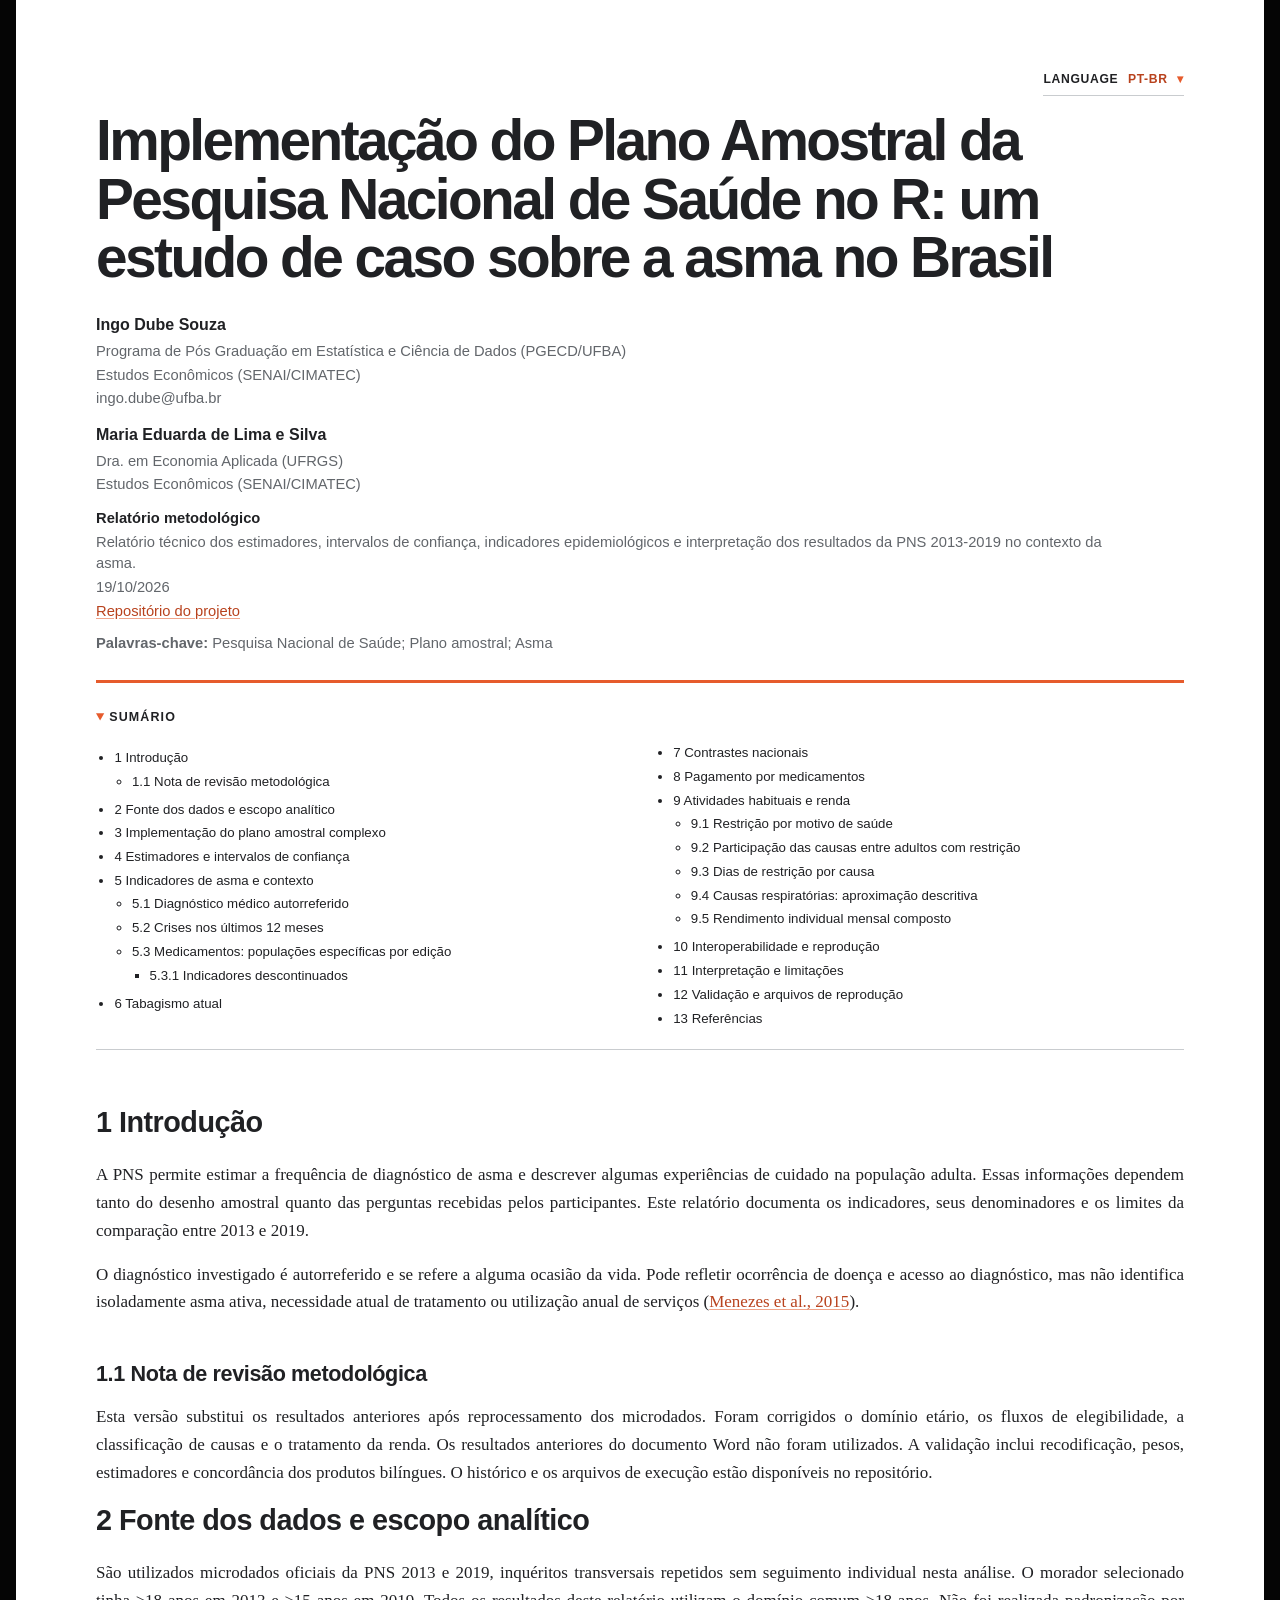
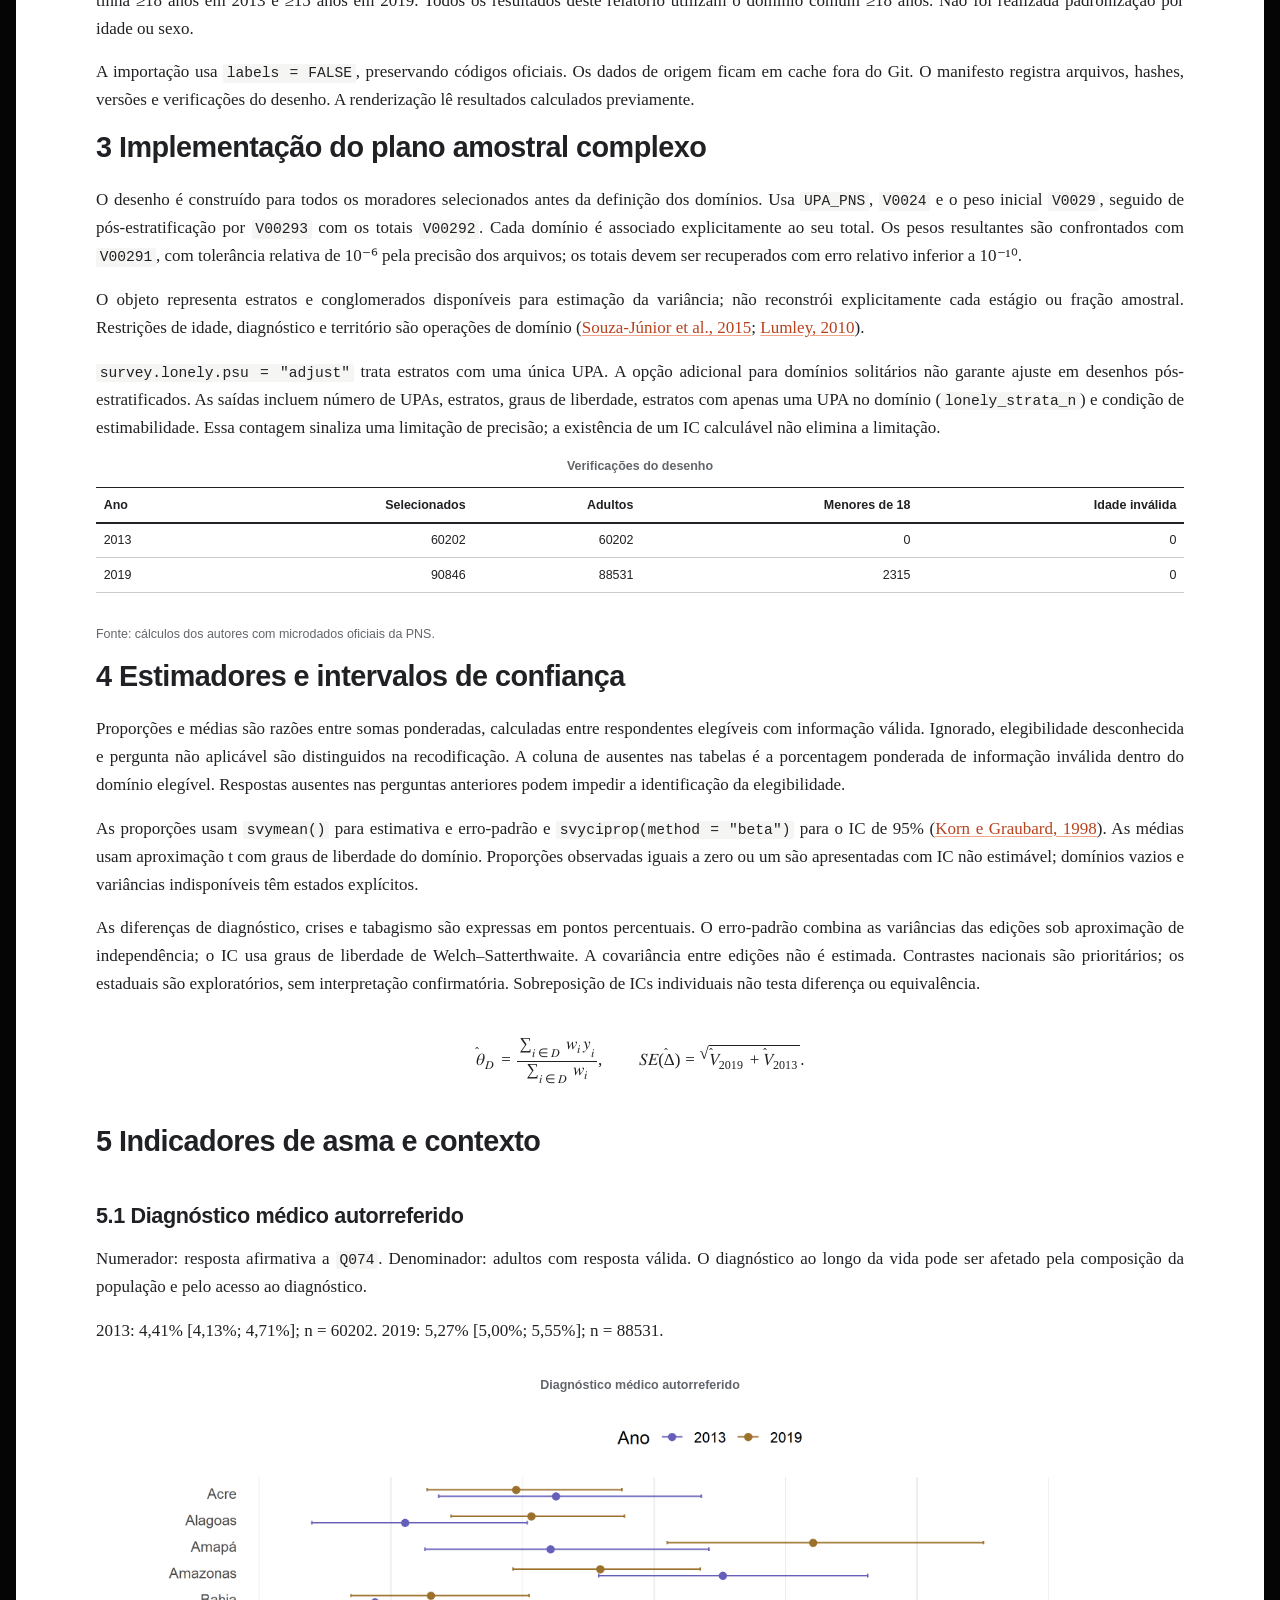
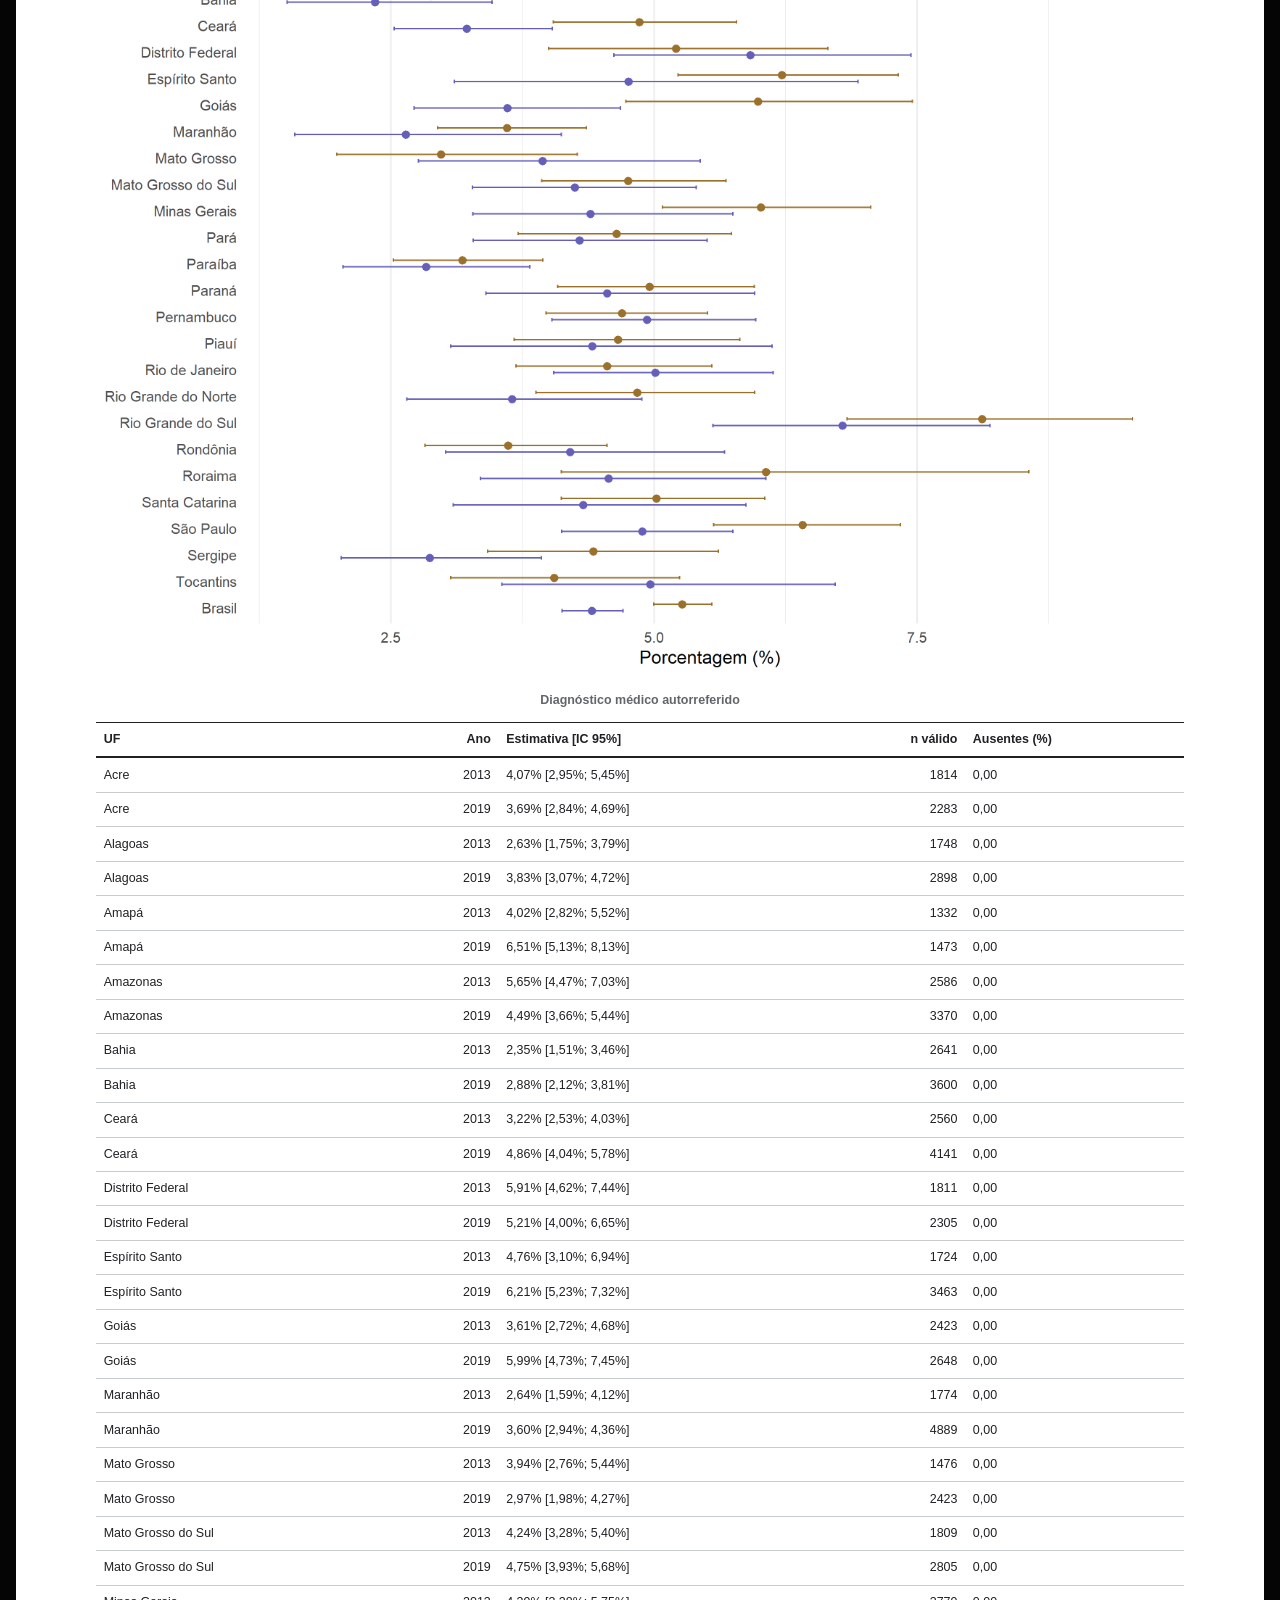
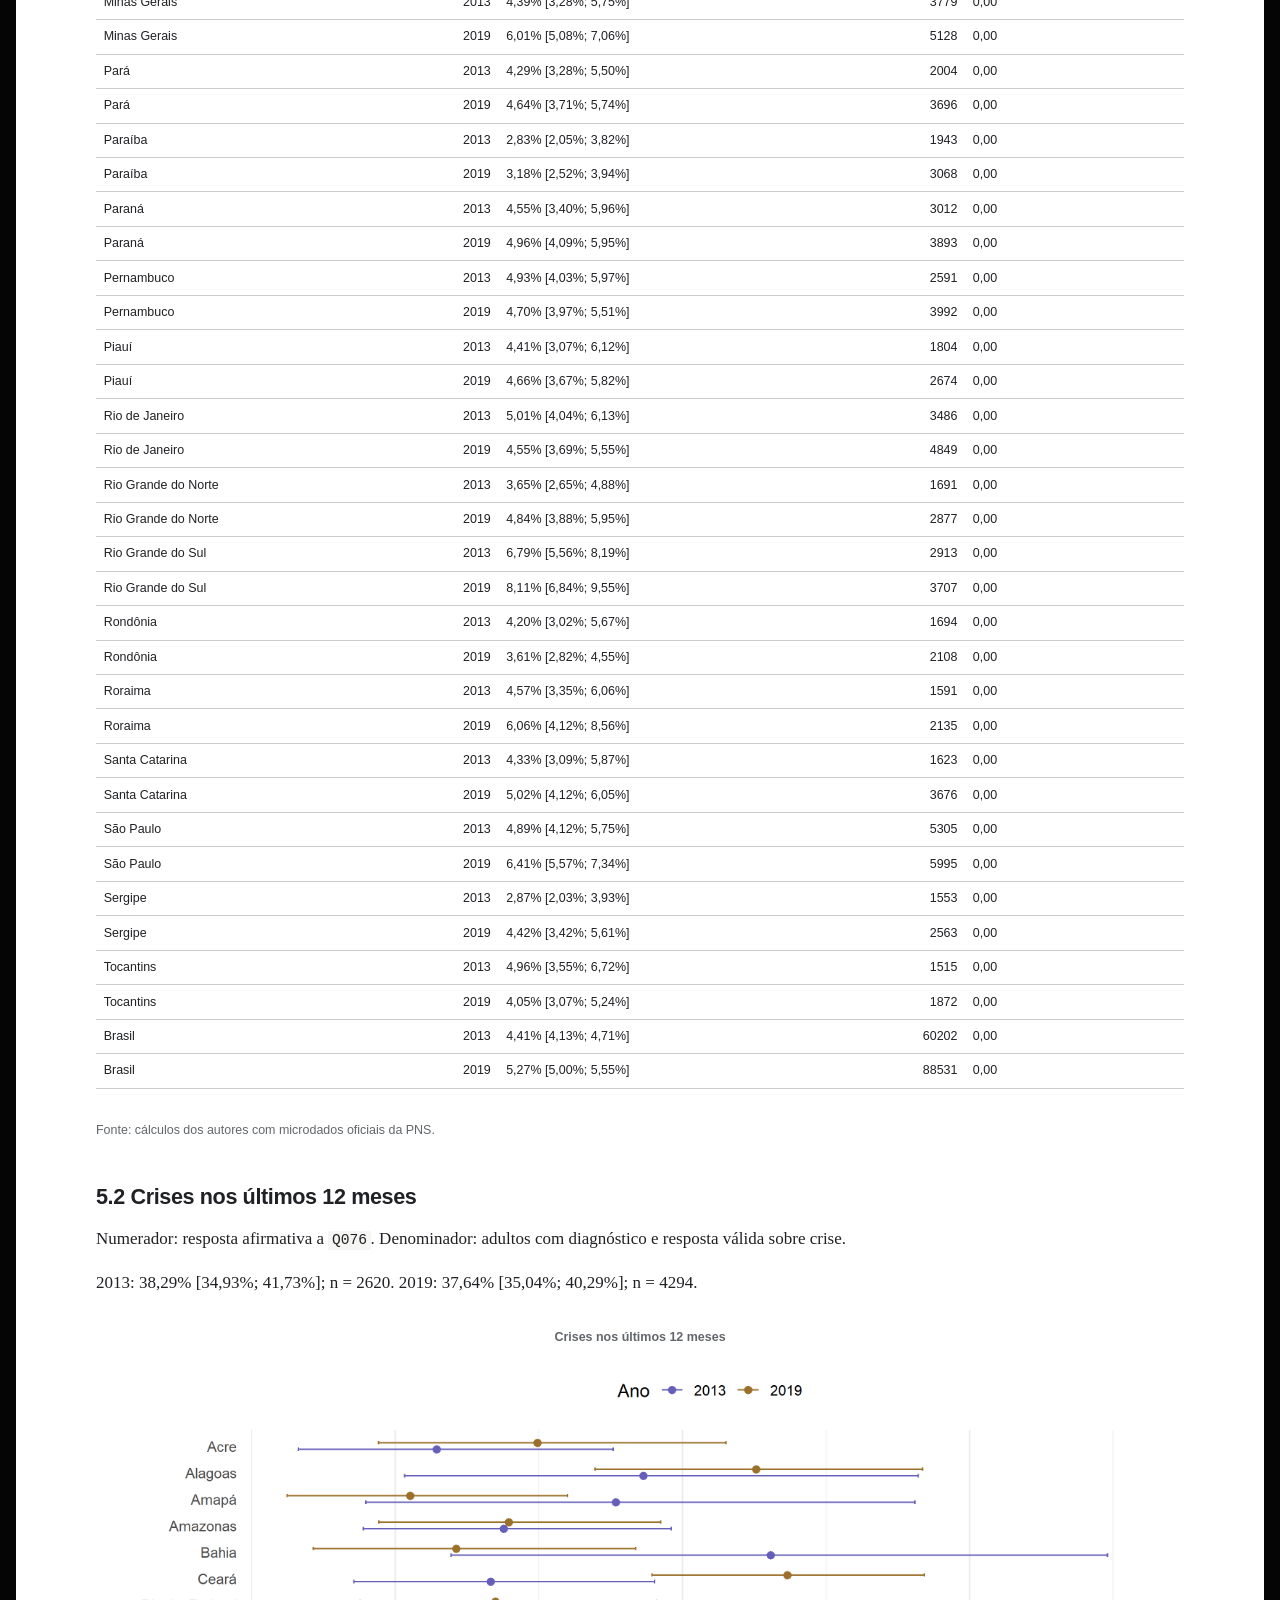
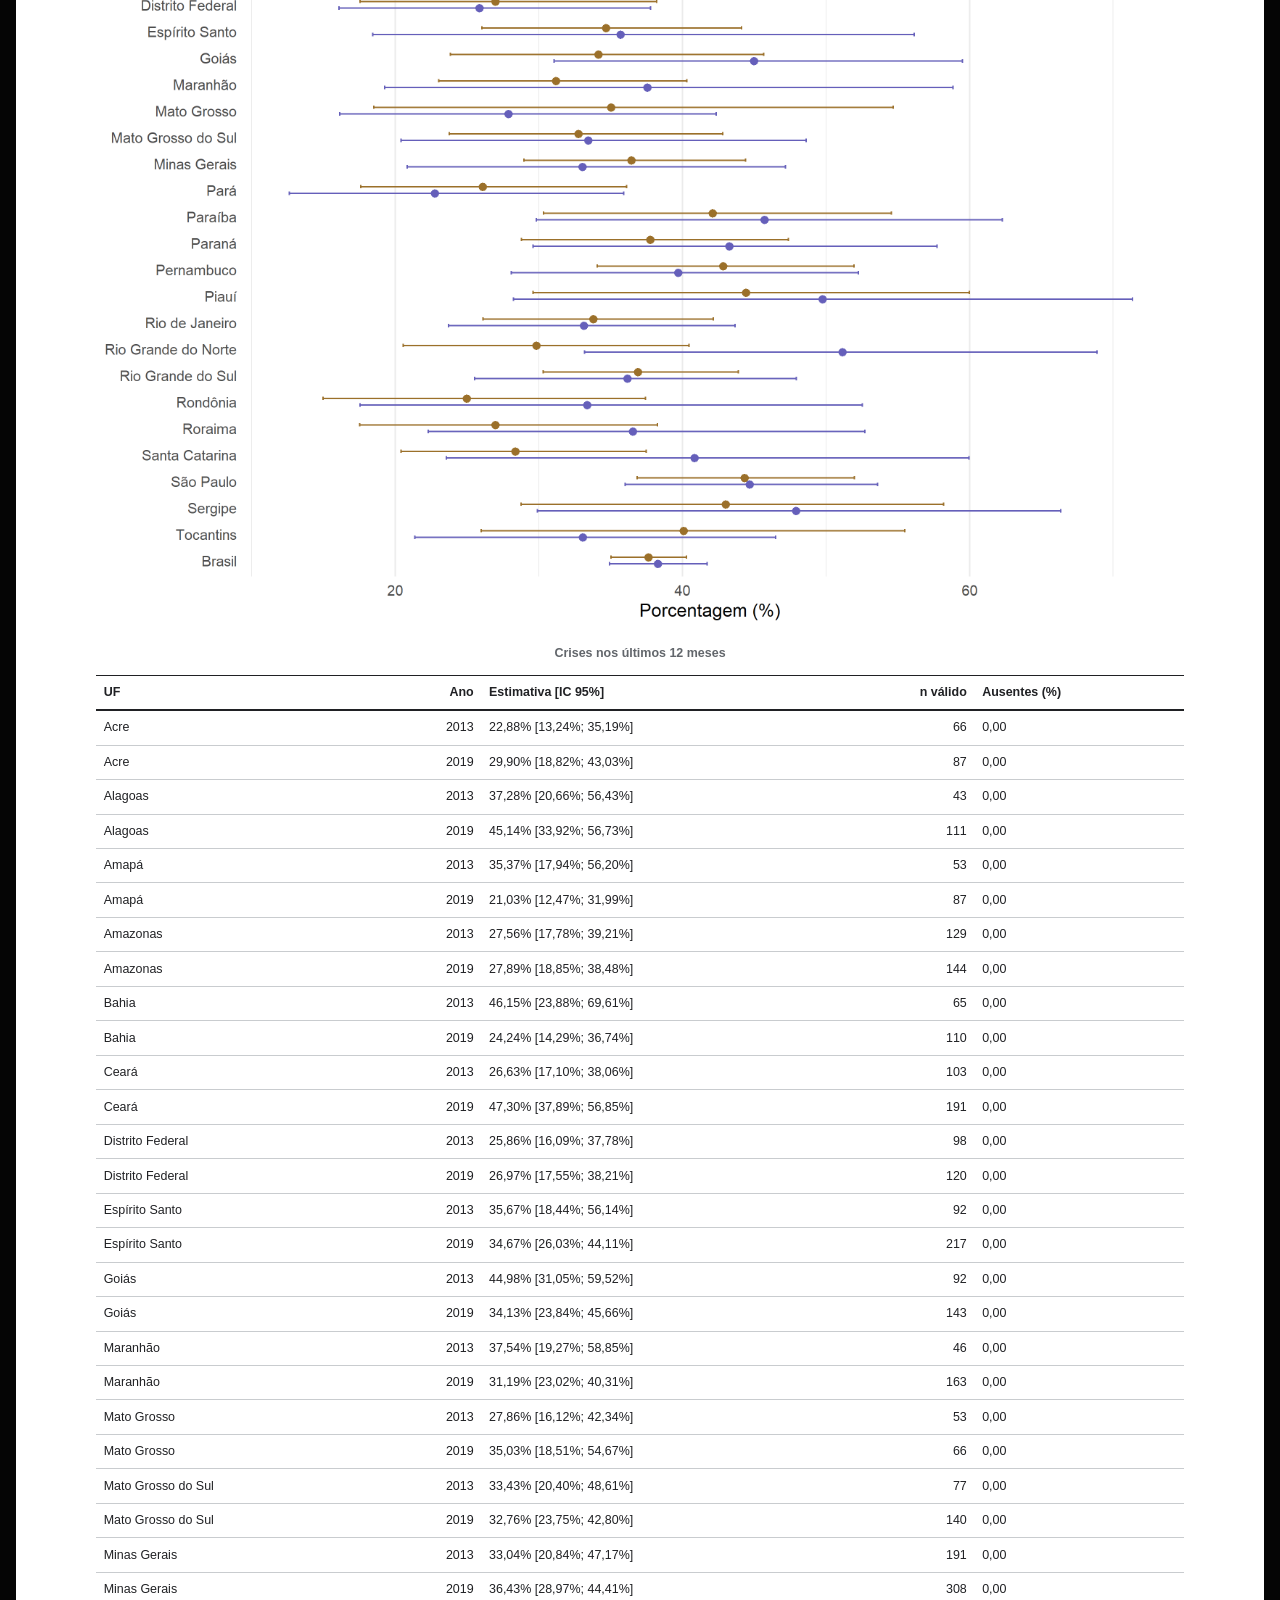
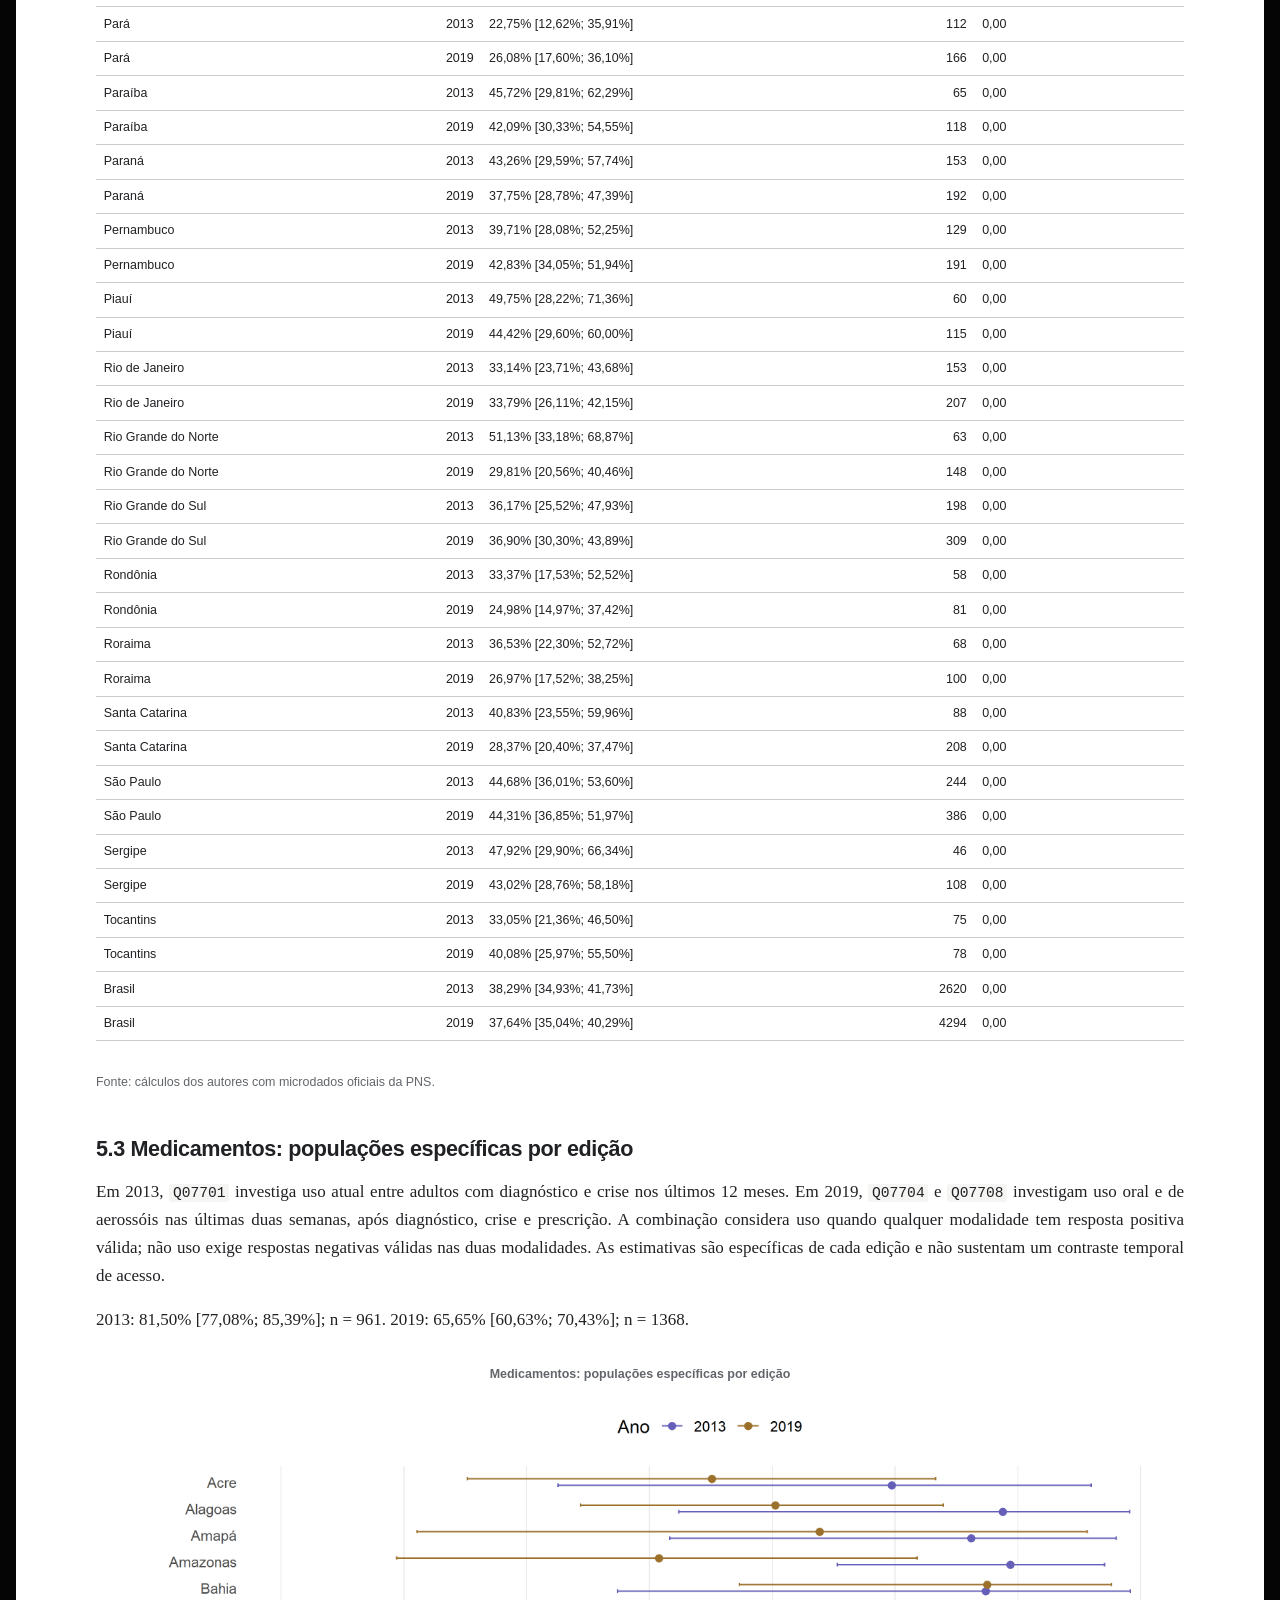
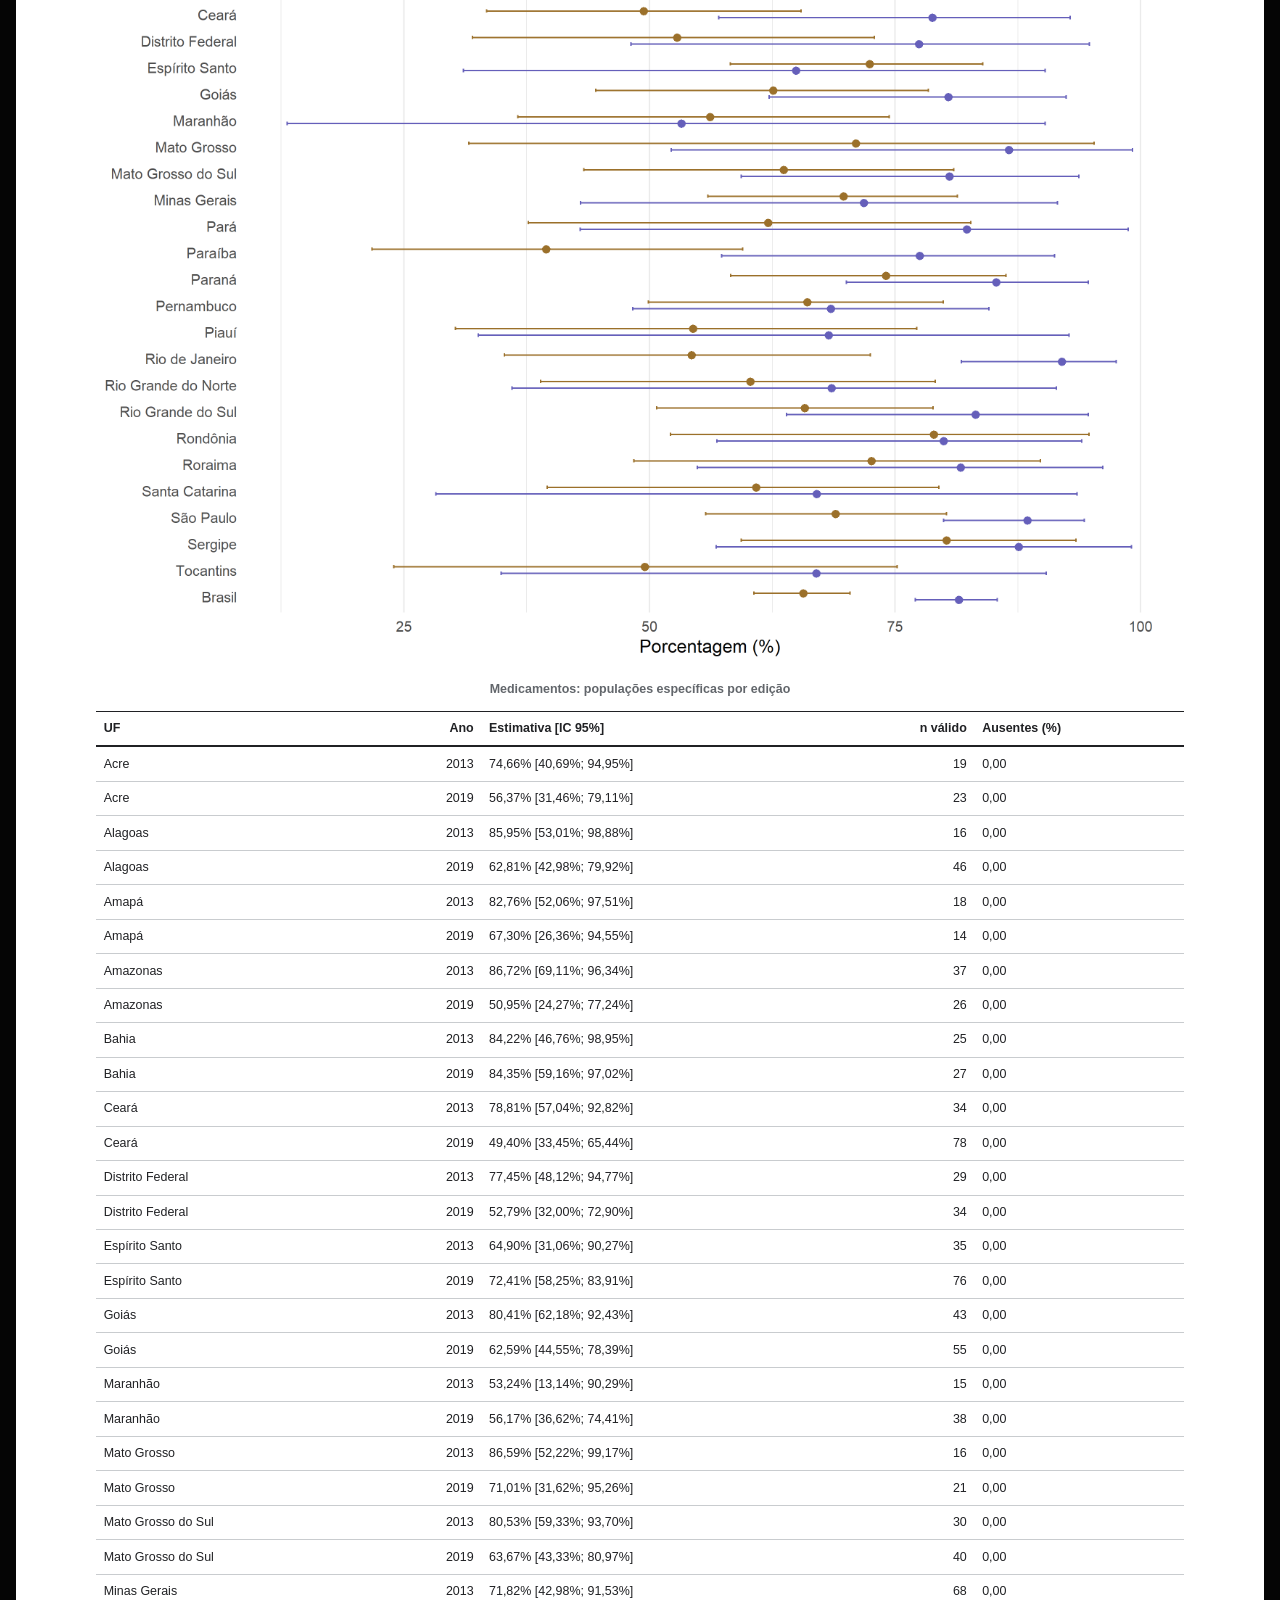
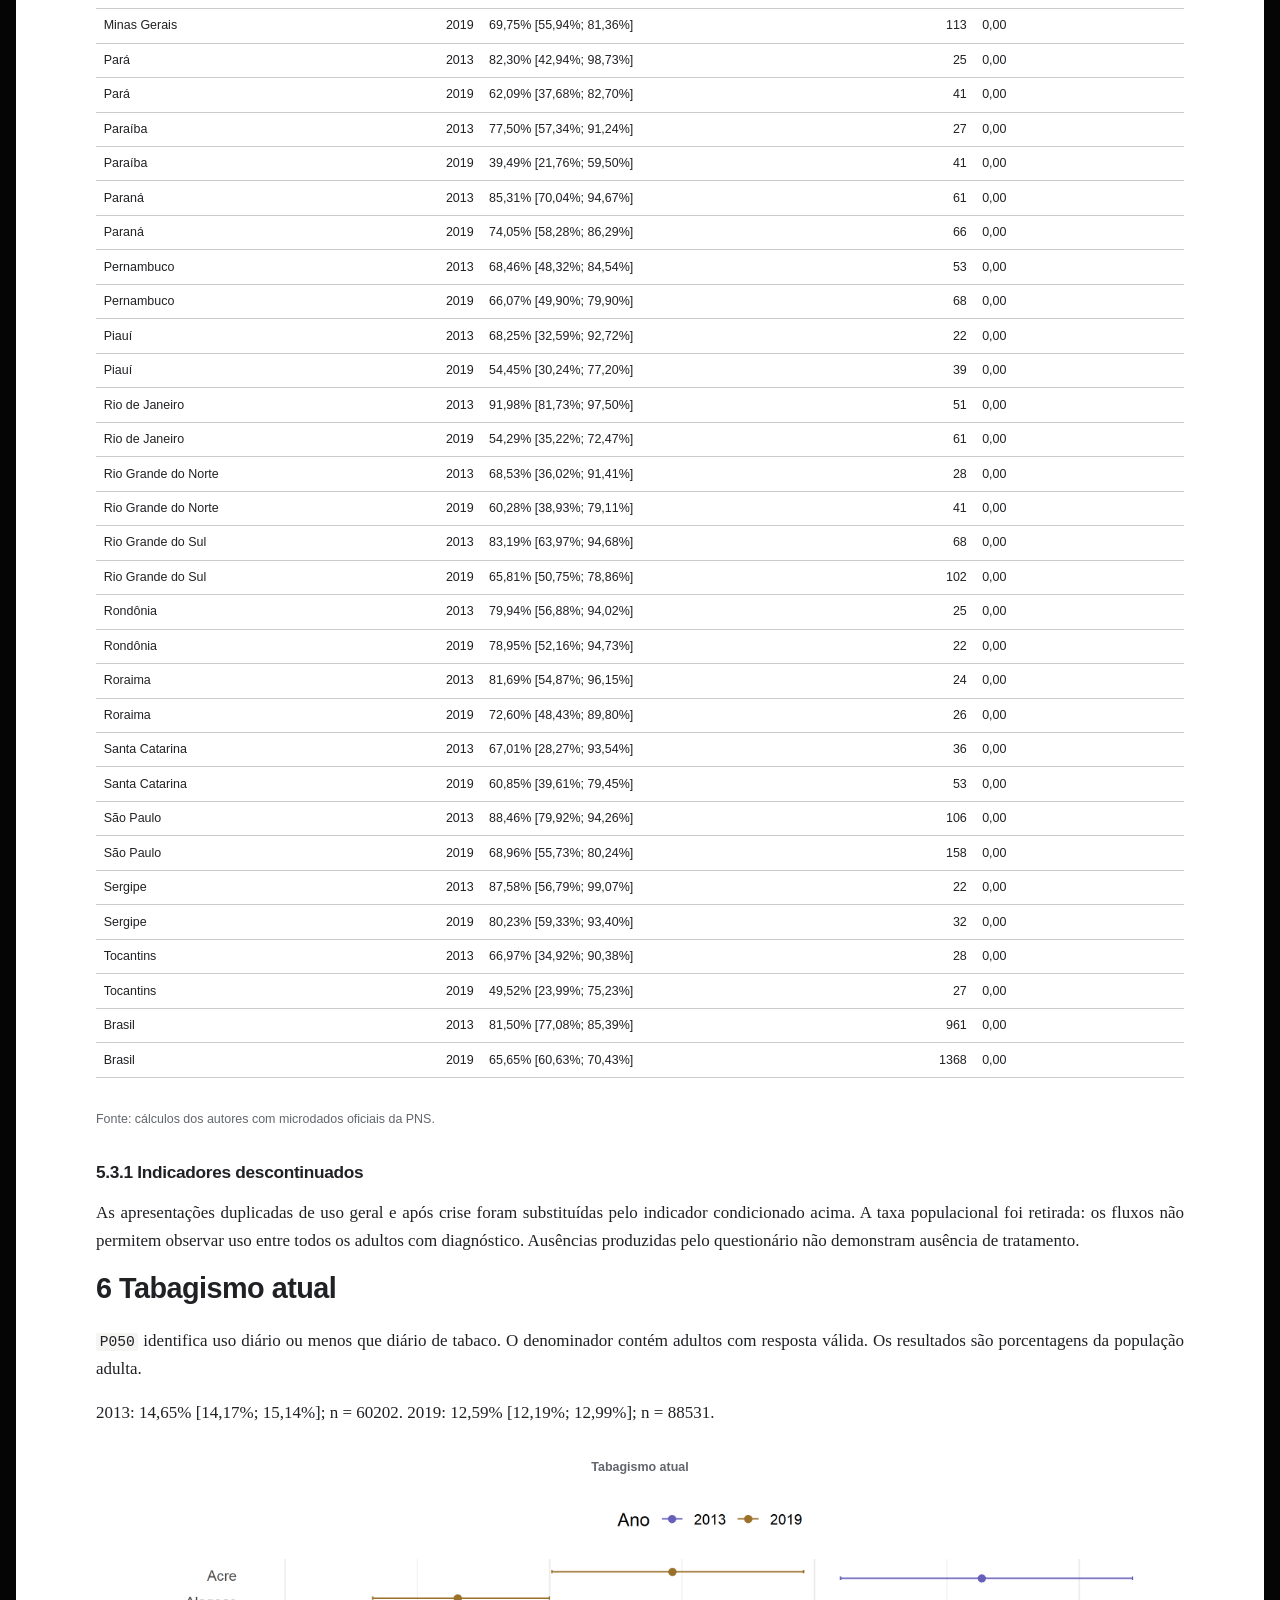
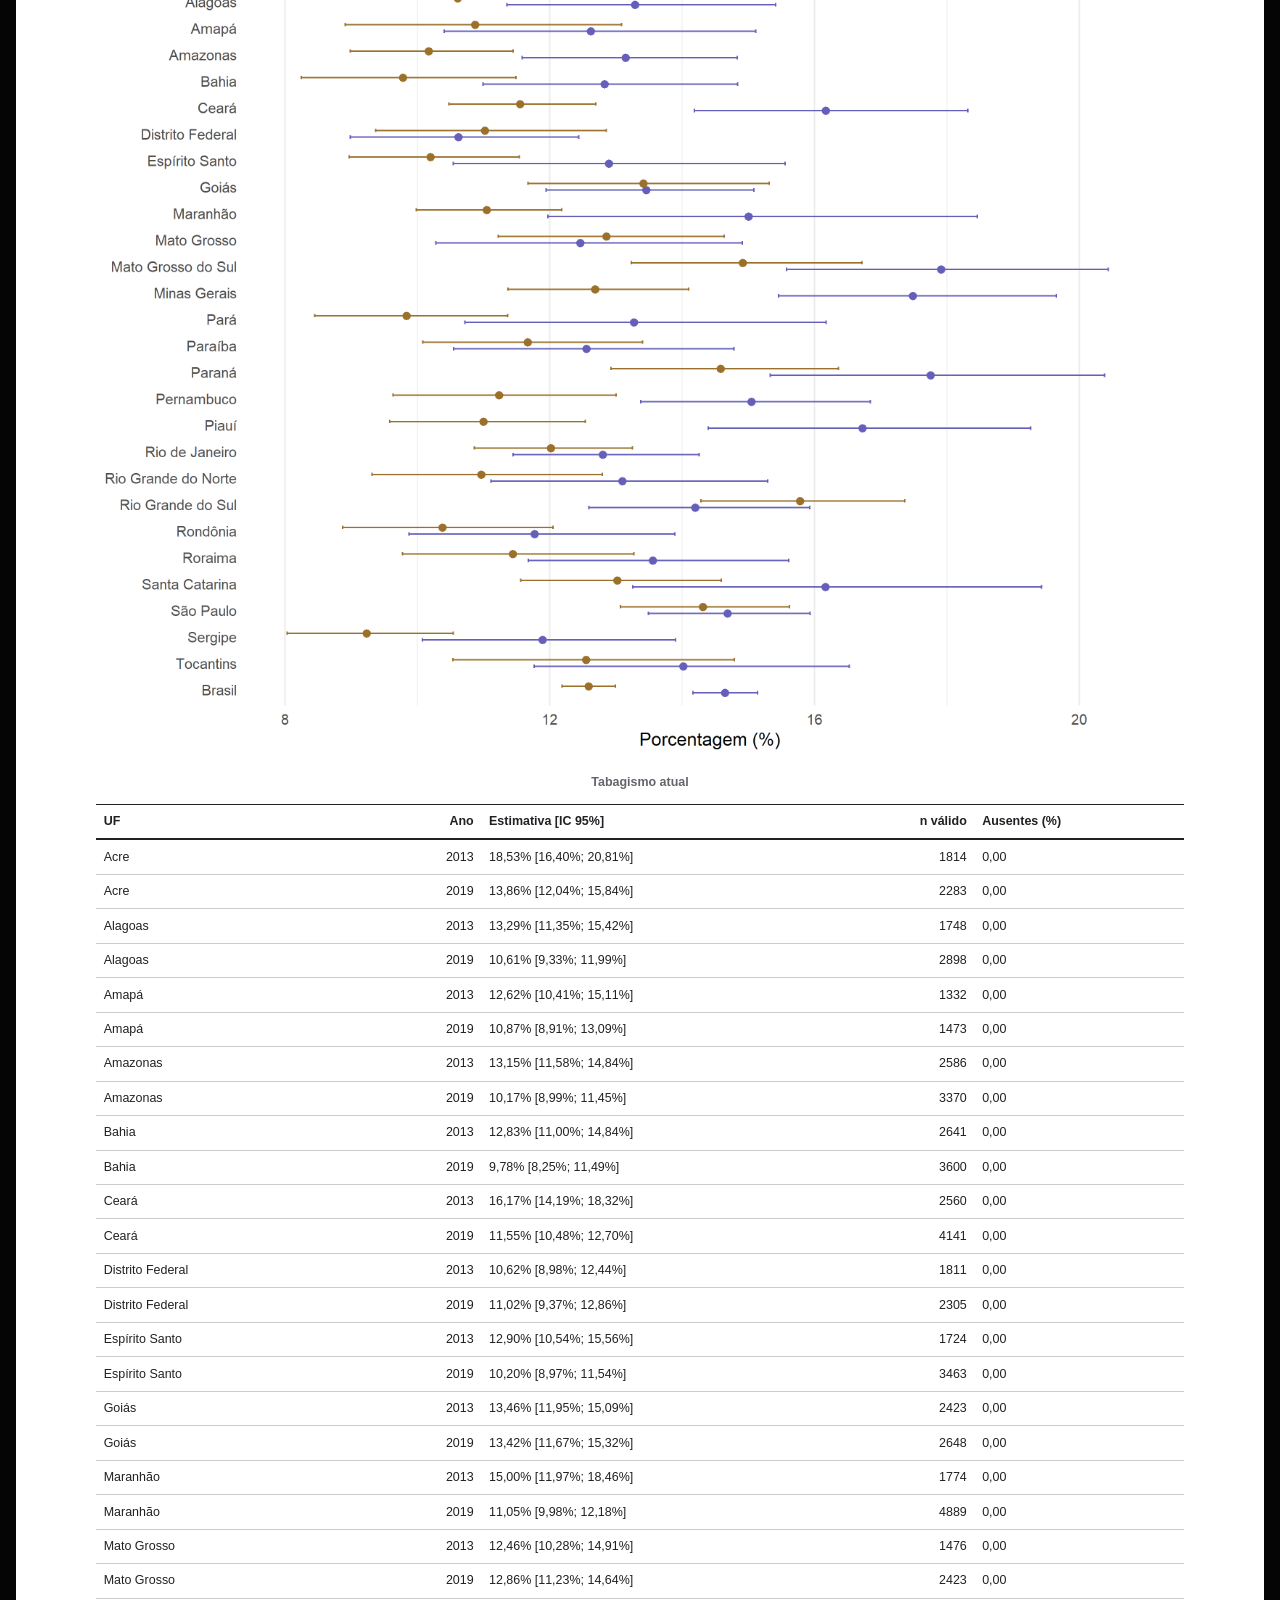
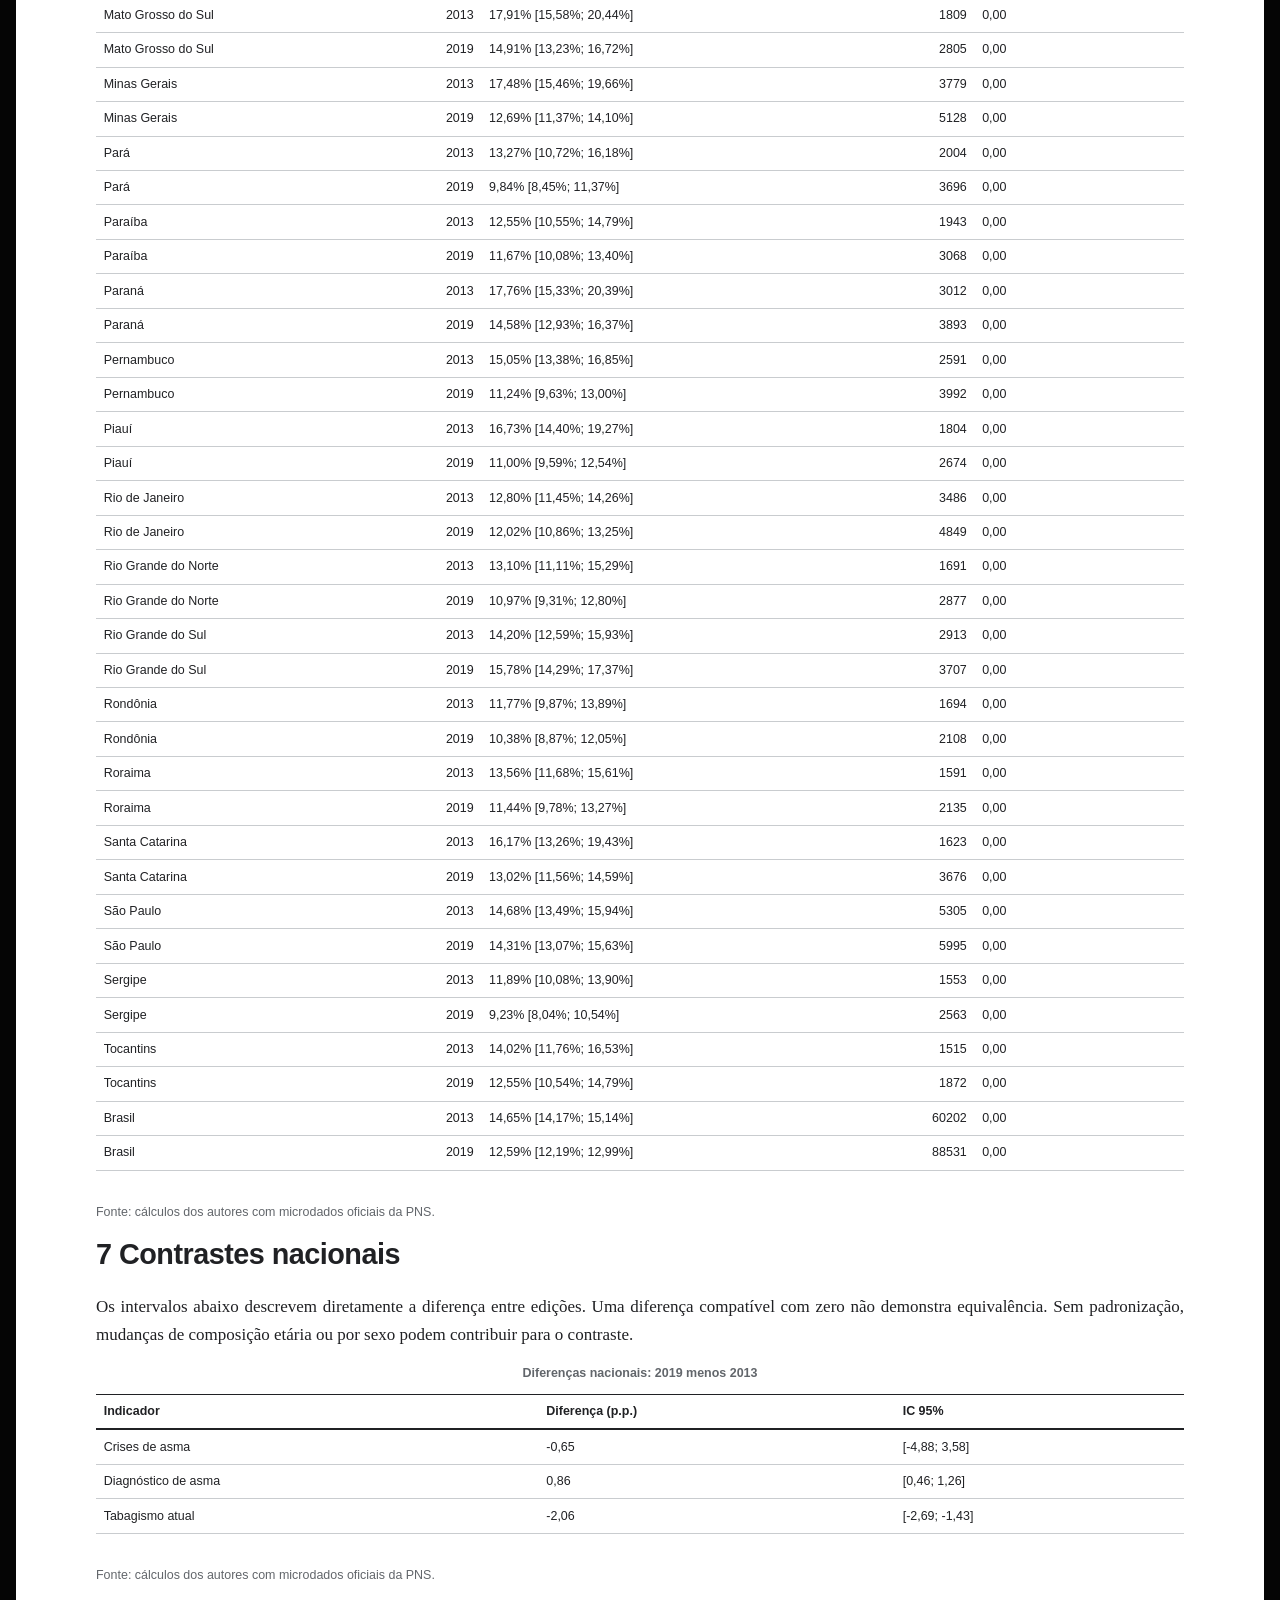
==== commit 30de6772: "Correct adult PNS estimands and publish bilingual methodological revision" ====
--- a/docs/methodology-pt-br.html
+++ b/docs/methodology-pt-br.html
@@ -5,12 +5,9 @@
 <meta name="generator" content="pandoc">
 <meta name="viewport" content="width=device-width, initial-scale=1">
 <link href="data:," rel="icon">
-<link rel="canonical" href="&lt;a
-href=" https: ingodube.github.io PNS_2013_2019 methodology-pt-br.html" class="uri">https://ingodube.github.io/PNS_2013_2019/methodology-pt-br.html</a>&quot;&gt;
-<link rel="alternate" hreflang="en" href="&lt;a
-href=" https: ingodube.github.io PNS_2013_2019 metodologia.html" class="uri">https://ingodube.github.io/PNS_2013_2019/metodologia.html</a>&quot;&gt;
-<link rel="alternate" hreflang="pt-BR" href="&lt;a
-href=" https: ingodube.github.io PNS_2013_2019 methodology-pt-br.html" class="uri">https://ingodube.github.io/PNS_2013_2019/methodology-pt-br.html</a>&quot;&gt;
+<link rel="canonical" href="https://ingodube.github.io/PNS_2013_2019/methodology-pt-br.html" data-external="1">
+<link rel="alternate" hreflang="en" href="https://ingodube.github.io/PNS_2013_2019/metodologia.html" data-external="1">
+<link rel="alternate" hreflang="pt-BR" href="https://ingodube.github.io/PNS_2013_2019/methodology-pt-br.html" data-external="1">
 <meta name="author" content="Ingo Dube Souza">
 <meta name="author" content="Maria Eduarda de Lima e Silva">
 <title>Implementação do Plano Amostral da Pesquisa Nacional de Saúde no R: um estudo de caso sobre a asma no Brasil</title>
@@ -34,387 +31,7 @@
 ul.task-list { list-style: none; }
 .display.math { display: block; margin: 0.8rem auto; text-align: center; }
 </style>
-<style data-origin="pandoc">
-html { -webkit-text-size-adjust: 100%; }
-pre > code.sourceCode { white-space: pre; position: relative; }
-pre > code.sourceCode > span { display: inline-block; line-height: 1.25; }
-pre > code.sourceCode > span:empty { height: 1.2em; }
-.sourceCode { overflow: visible; }
-code.sourceCode > span { color: inherit; text-decoration: inherit; }
-div.sourceCode { margin: 1em 0; }
-pre.sourceCode { margin: 0; }
-@media screen {
-div.sourceCode { overflow: auto; }
-}
-@media print {
-pre > code.sourceCode { white-space: pre-wrap; }
-pre > code.sourceCode > span { text-indent: -5em; padding-left: 5em; }
-}
-pre.numberSource code
-{ counter-reset: source-line 0; }
-pre.numberSource code > span
-{ position: relative; left: -4em; counter-increment: source-line; }
-pre.numberSource code > span > a:first-child::before
-{ content: counter(source-line);
-position: relative; left: -1em; text-align: right; vertical-align: baseline;
-border: none; display: inline-block;
--webkit-touch-callout: none; -webkit-user-select: none;
--khtml-user-select: none; -moz-user-select: none;
--ms-user-select: none; user-select: none;
-padding: 0 4px; width: 4em;
-color: #aaaaaa;
-}
-pre.numberSource { margin-left: 3em; border-left: 1px solid #aaaaaa; padding-left: 4px; }
-div.sourceCode
-{ }
-@media screen {
-pre > code.sourceCode > span > a:first-child::before { text-decoration: underline; }
-}
-code span.al { color: #ff0000; font-weight: bold; }
-code span.an { color: #60a0b0; font-weight: bold; font-style: italic; }
-code span.at { color: #7d9029; }
-code span.bn { color: #40a070; }
-code span.bu { color: #008000; }
-code span.cf { color: #007020; font-weight: bold; }
-code span.ch { color: #4070a0; }
-code span.cn { color: #880000; }
-code span.co { color: #60a0b0; font-style: italic; }
-code span.cv { color: #60a0b0; font-weight: bold; font-style: italic; }
-code span.do { color: #ba2121; font-style: italic; }
-code span.dt { color: #902000; }
-code span.dv { color: #40a070; }
-code span.er { color: #ff0000; font-weight: bold; }
-code span.ex { }
-code span.fl { color: #40a070; }
-code span.fu { color: #06287e; }
-code span.im { color: #008000; font-weight: bold; }
-code span.in { color: #60a0b0; font-weight: bold; font-style: italic; }
-code span.kw { color: #007020; font-weight: bold; }
-code span.op { color: #666666; }
-code span.ot { color: #007020; }
-code span.pp { color: #bc7a00; }
-code span.sc { color: #4070a0; }
-code span.ss { color: #bb6688; }
-code span.st { color: #4070a0; }
-code span.va { color: #19177c; }
-code span.vs { color: #4070a0; }
-code span.wa { color: #60a0b0; font-weight: bold; font-style: italic; }
-</style>
-<style type="text/css">:root {
---ink: #202124;
---muted: #62666b;
---rule: #c9cccf;
---accent: #e65b2c;
---accent-dark: #b8421d;
---code-bg: #f5f5f3;
---paper: #ffffff;
-}
-* { box-sizing: border-box; }
-html {
-background: #050505;
-max-width: 100%;
-overflow-x: clip;
-scroll-behavior: smooth;
-}
-body {
-background: #050505;
-color: var(--ink);
-font-family: Georgia, "Times New Roman", serif;
-font-size: 17px;
-line-height: 1.64;
-margin: 0;
-max-width: 100%;
-overflow-x: clip;
-}
-.report-page {
-background: var(--paper);
-margin: 0 auto;
-max-width: 78rem;
-min-height: 100vh;
-min-width: 0;
-padding: 4rem 5rem 6rem;
-width: 100%;
-}
-.report-header,
-.report-toc,
-.language-bar {
-margin-left: auto;
-margin-right: auto;
-max-width: 68rem;
-min-width: 0;
-}
-.language-bar {
-display: flex;
-font-family: Arial, Helvetica, sans-serif;
-justify-content: flex-end;
-margin-bottom: 1rem;
-position: relative;
-z-index: 10;
-}
-.language-switcher { position: relative; }
-.language-switcher summary {
-border-bottom: 1px solid var(--rule);
-color: var(--ink);
-cursor: pointer;
-display: flex;
-font-size: 0.76rem;
-font-weight: 700;
-gap: 0.6rem;
-letter-spacing: 0.055em;
-list-style: none;
-padding: 0.35rem 0;
-text-transform: uppercase;
-}
-.language-switcher summary::-webkit-details-marker { display: none; }
-.language-switcher summary::after { color: var(--accent); content: "▾"; }
-.language-switcher[open] summary::after { content: "▴"; }
-.language-current { color: var(--accent-dark); }
-.language-switcher ul {
-background: var(--paper);
-border: 1px solid var(--rule);
-list-style: none;
-margin: 0.35rem 0 0;
-min-width: 12.5rem;
-padding: 0.35rem 0;
-position: absolute;
-right: 0;
-top: 100%;
-}
-.language-switcher li { margin: 0; text-align: left; }
-.language-switcher a {
-color: var(--ink);
-display: block;
-font-size: 0.82rem;
-padding: 0.5rem 0.75rem;
-text-decoration: none;
-white-space: nowrap;
-}
-.language-switcher a:hover,
-.language-switcher a:focus-visible,
-.language-switcher a[aria-current="page"] {
-background: #fff3eb;
-color: var(--accent-dark);
-}
-.report-header {
-border-bottom: 3px solid var(--accent);
-padding-bottom: 1.45rem;
-}
-h1.title {
-color: var(--ink);
-font-family: Arial, Helvetica, sans-serif;
-font-size: clamp(2.4rem, 5.2vw, 3.55rem);
-font-weight: 750;
-letter-spacing: -0.045em;
-line-height: 1.03;
-margin: 0 0 1.6rem;
-max-width: 64rem;
-overflow-wrap: anywhere;
-text-align: left;
-}
-.report-meta {
-color: var(--muted);
-font-family: Arial, Helvetica, sans-serif;
-font-size: 0.92rem;
-line-height: 1.48;
-}
-.report-meta p {
-margin: 0.12rem 0;
-text-align: left;
-}
-.author-block + .author-block { margin-top: 0.8rem; }
-.report-meta .author { color: var(--ink); font-size: 1rem; margin-bottom: 0.25rem; }
-.report-meta .report-type { color: var(--ink); font-weight: 700; margin-top: 0.75rem; }
-.report-meta .report-subtitle { max-width: 64rem; }
-.report-meta .keywords { margin-top: 0.65rem; }
-a {
-color: var(--accent-dark);
-overflow-wrap: anywhere;
-text-decoration-color: color-mix(in srgb, var(--accent) 55%, transparent);
-text-underline-offset: 0.14em;
-}
-a:hover,
-a:focus-visible { color: var(--accent); }
-.report-toc {
-border-bottom: 1px solid var(--rule);
-margin-top: 1.5rem;
-padding: 0 0 1.35rem;
-}
-.report-toc summary {
-color: var(--ink);
-cursor: pointer;
-font-family: Arial, Helvetica, sans-serif;
-font-size: 0.78rem;
-font-weight: 700;
-letter-spacing: 0.09em;
-list-style-position: inside;
-text-transform: uppercase;
-}
-.report-toc summary::marker { color: var(--accent); }
-#TOC > ul {
-column-count: 2;
-column-gap: 3rem;
-margin: 1rem 0 0;
-padding-left: 1.15rem;
-}
-#TOC ul {
-font-family: Arial, Helvetica, sans-serif;
-font-size: 0.83rem;
-line-height: 1.45;
-}
-#TOC li { break-inside: avoid; margin: 0.28rem 0; text-align: left; }
-#TOC ul ul { margin: 0.25rem 0 0.55rem; padding-left: 1.1rem; }
-#TOC a { color: var(--ink); text-decoration: none; }
-#TOC a:hover, #TOC a:focus-visible { color: var(--accent-dark); }
-.report-content {
-margin: 3.4rem auto 0;
-max-width: 46rem;
-min-width: 0;
-}
-.report-content,
-.report-content > *,
-.report-content section { max-width: 100%; min-width: 0; }
-.report-content h1,
-.report-content h2,
-.report-content h3,
-.report-content h4 {
-color: var(--ink);
-font-family: Arial, Helvetica, sans-serif;
-font-weight: 700;
-letter-spacing: -0.018em;
-line-height: 1.2;
-overflow-wrap: anywhere;
-scroll-margin-top: 1rem;
-}
-.report-content h1 {
-border-top: 1px solid var(--rule);
-font-size: 1.8rem;
-margin: 4rem 0 1.35rem;
-padding-top: 1.15rem;
-}
-.report-content h1:first-child { border-top: 0; margin-top: 0; padding-top: 0; }
-.report-content h2 { font-size: 1.35rem; margin: 2.8rem 0 1rem; }
-.report-content h3 { font-size: 1.08rem; margin: 2.15rem 0 0.8rem; }
-.report-content h4 { font-size: 0.98rem; margin: 1.8rem 0 0.65rem; }
-.report-content p { hyphens: auto; margin: 0 0 1rem; text-align: justify; }
-.report-content li { text-align: left; }
-.method-note { margin: 1.35rem 0; }
-.method-note strong { font-family: Arial, Helvetica, sans-serif; }
-.method-note strong::after { content: "."; }
-.figure-title,
-.table-title,
-table caption {
-caption-side: top;
-color: var(--muted);
-font-family: Arial, Helvetica, sans-serif;
-font-size: 0.78rem;
-font-weight: 700;
-line-height: 1.4;
-margin: 2rem auto 0.75rem;
-text-align: center;
-}
-.figure-source,
-.figure-source p,
-.source-note,
-.source-after-note,
-.table-source,
-.table-note,
-.figure-note {
-color: var(--muted);
-font-family: Arial, Helvetica, sans-serif;
-font-size: 0.78rem;
-line-height: 1.45;
-margin: 0.2rem 0 1.4rem;
-hyphens: auto;
-text-align: justify;
-text-align-last: left;
-}
-img, svg, canvas { display: block; height: auto; margin: 0 auto; max-width: 100%; }
-.math.display,
-math[display="block"] { margin: 1.25rem auto; max-width: 100%; overflow: visible; text-align: center; }
-div.sourceCode { margin: 1.3rem 0 1.65rem; max-width: 100%; min-width: 0; }
-pre {
-background: var(--code-bg);
-border: 0;
-border-bottom: 1px solid var(--rule);
-border-radius: 0;
-border-top: 1px solid var(--rule);
-font-size: 0.76rem;
-line-height: 1.48;
-margin: 0;
-max-height: 42rem;
-max-width: 100%;
-overflow: auto;
-padding: 1rem 1.1rem;
-}
-code { font-family: Consolas, "Liberation Mono", "Courier New", monospace; }
-:not(pre) > code {
-background: var(--code-bg);
-border-radius: 2px;
-font-size: 0.86em;
-overflow-wrap: anywhere;
-padding: 0.08em 0.25em;
-white-space: normal;
-word-break: break-word;
-}
-.table-scroll { margin: 1rem 0 2rem; max-width: 100%; overflow-x: auto; }
-table {
-border-collapse: collapse;
-display: table;
-font-family: Arial, Helvetica, sans-serif;
-font-size: 0.78rem;
-line-height: 1.35;
-margin: 0;
-min-width: 100%;
-width: 100%;
-}
-table caption { margin-top: 0; }
-thead { border-bottom: 2px solid var(--ink); border-top: 1px solid var(--ink); }
-tbody tr { border-bottom: 1px solid var(--rule); }
-th, td { background: transparent; border: 0; padding: 0.52rem 0.48rem; text-align: center; vertical-align: top; }
-th { font-weight: 700; }
-th:first-child, td:first-child { text-align: left; }
-.references { text-align: justify; }
-.references p { font-size: 0.93rem; margin-bottom: 0.85rem; text-align: justify; text-align-last: left; }
-.references p[id^="ref-"] { scroll-margin-top: 1rem; }
-.report-content h1:target,
-.report-content h2:target,
-.report-content h3:target,
-.figure-title:target,
-.table-title:target,
-caption:target,
-.references p:target {
-background: #fff3eb;
-border-radius: 0.15rem;
-box-shadow: 0 0 0 0.42rem #fff3eb;
-}
-.figure-title, .table-title, table caption { scroll-margin-top: 1rem; }
-@media (max-width: 960px) {
-.report-page { padding: 3rem 2.1rem 5rem; }
-#TOC > ul { column-count: 1; }
-}
-@media (max-width: 640px) {
-body { font-size: 16px; }
-.report-page { padding: 2rem 0.9rem 4rem; }
-h1.title { font-size: 2.15rem; }
-.report-content { margin-top: 2.5rem; }
-.report-content h1 { font-size: 1.55rem; }
-.report-content p { hyphens: none; }
-pre { font-size: 0.7rem; white-space: pre-wrap; }
-.references p { overflow-wrap: anywhere; }
-}
-@media print {
-html, body { background: #fff; overflow: visible; }
-.report-page { max-width: none; padding: 0; }
-.report-toc { break-after: page; }
-.report-content h1:target,
-.report-content h2:target,
-.report-content h3:target,
-.figure-title:target,
-.table-title:target,
-caption:target,
-.references p:target { background: transparent; box-shadow: none; }
-}
-</style>
+<style type="text/css">:root {--ink: #202124;--muted: #62666b;--rule: #c9cccf;--accent: #e65b2c;--accent-dark: #b8421d;--code-bg: #f5f5f3;--paper: #ffffff;}* { box-sizing: border-box; }html {background: #050505;max-width: 100%;overflow-x: clip;scroll-behavior: smooth;}body {background: #050505;color: var(--ink);font-family: Georgia, "Times New Roman", serif;font-size: 17px;line-height: 1.64;margin: 0;max-width: 100%;overflow-x: clip;}.report-page {background: var(--paper);margin: 0 auto;max-width: 78rem;min-height: 100vh;min-width: 0;padding: 4rem 5rem 6rem;width: 100%;}.report-header,.report-toc,.language-bar {margin-left: auto;margin-right: auto;max-width: 68rem;min-width: 0;}.language-bar {display: flex;font-family: Arial, Helvetica, sans-serif;justify-content: flex-end;margin-bottom: 1rem;position: relative;z-index: 10;}.language-switcher { position: relative; }.language-switcher summary {border-bottom: 1px solid var(--rule);color: var(--ink);cursor: pointer;display: flex;font-size: 0.76rem;font-weight: 700;gap: 0.6rem;letter-spacing: 0.055em;list-style: none;padding: 0.35rem 0;text-transform: uppercase;}.language-switcher summary::-webkit-details-marker { display: none; }.language-switcher summary::after { color: var(--accent); content: "▾"; }.language-switcher[open] summary::after { content: "▴"; }.language-current { color: var(--accent-dark); }.language-switcher ul {background: var(--paper);border: 1px solid var(--rule);list-style: none;margin: 0.35rem 0 0;min-width: 12.5rem;padding: 0.35rem 0;position: absolute;right: 0;top: 100%;}.language-switcher li { margin: 0; text-align: left; }.language-switcher a {color: var(--ink);display: block;font-size: 0.82rem;padding: 0.5rem 0.75rem;text-decoration: none;white-space: nowrap;}.language-switcher a:hover,.language-switcher a:focus-visible,.language-switcher a[aria-current="page"] {background: #fff3eb;color: var(--accent-dark);}.report-header {border-bottom: 3px solid var(--accent);padding-bottom: 1.45rem;}h1.title {color: var(--ink);font-family: Arial, Helvetica, sans-serif;font-size: clamp(2.4rem, 5.2vw, 3.55rem);font-weight: 750;letter-spacing: -0.045em;line-height: 1.03;margin: 0 0 1.6rem;max-width: 64rem;overflow-wrap: anywhere;text-align: left;}.report-meta {color: var(--muted);font-family: Arial, Helvetica, sans-serif;font-size: 0.92rem;line-height: 1.48;}.report-meta p {margin: 0.12rem 0;text-align: left;}.author-block + .author-block { margin-top: 0.8rem; }.report-meta .author { color: var(--ink); font-size: 1rem; margin-bottom: 0.25rem; }.report-meta .report-type { color: var(--ink); font-weight: 700; margin-top: 0.75rem; }.report-meta .report-subtitle { max-width: 64rem; }.report-meta .keywords { margin-top: 0.65rem; }a {color: var(--accent-dark);overflow-wrap: anywhere;text-decoration-color: color-mix(in srgb, var(--accent) 55%, transparent);text-underline-offset: 0.14em;}a:hover,a:focus-visible { color: var(--accent); }.report-toc {border-bottom: 1px solid var(--rule);margin-top: 1.5rem;padding: 0 0 1.35rem;}.report-toc summary {color: var(--ink);cursor: pointer;font-family: Arial, Helvetica, sans-serif;font-size: 0.78rem;font-weight: 700;letter-spacing: 0.09em;list-style-position: inside;text-transform: uppercase;}.report-toc summary::marker { color: var(--accent); }#TOC > ul {column-count: 2;column-gap: 3rem;margin: 1rem 0 0;padding-left: 1.15rem;}#TOC ul {font-family: Arial, Helvetica, sans-serif;font-size: 0.83rem;line-height: 1.45;}#TOC li { break-inside: avoid; margin: 0.28rem 0; text-align: left; }#TOC ul ul { margin: 0.25rem 0 0.55rem; padding-left: 1.1rem; }#TOC a { color: var(--ink); text-decoration: none; }#TOC a:hover, #TOC a:focus-visible { color: var(--accent-dark); }.report-content {margin: 3.4rem auto 0;max-width: 46rem;min-width: 0;}.report-content,.report-content > *,.report-content section { max-width: 100%; min-width: 0; }.report-content h1,.report-content h2,.report-content h3,.report-content h4 {color: var(--ink);font-family: Arial, Helvetica, sans-serif;font-weight: 700;letter-spacing: -0.018em;line-height: 1.2;overflow-wrap: anywhere;scroll-margin-top: 1rem;}.report-content h1 {border-top: 1px solid var(--rule);font-size: 1.8rem;margin: 4rem 0 1.35rem;padding-top: 1.15rem;}.report-content h1:first-child { border-top: 0; margin-top: 0; padding-top: 0; }.report-content h2 { font-size: 1.35rem; margin: 2.8rem 0 1rem; }.report-content h3 { font-size: 1.08rem; margin: 2.15rem 0 0.8rem; }.report-content h4 { font-size: 0.98rem; margin: 1.8rem 0 0.65rem; }.report-content p { hyphens: auto; margin: 0 0 1rem; text-align: justify; }.report-content li { text-align: left; }.method-note { margin: 1.35rem 0; }.method-note strong { font-family: Arial, Helvetica, sans-serif; }.method-note strong::after { content: "."; }.report-content .figure-title,.report-content .table-title,table caption {caption-side: top;color: var(--muted);font-family: Arial, Helvetica, sans-serif;font-size: 0.78rem;font-weight: 700;line-height: 1.4;margin: 2rem auto 0.75rem;text-align: center;}.figure-source,.figure-source p,.source-note,.source-after-note,.table-source,.table-note,.figure-note {color: var(--muted);font-family: Arial, Helvetica, sans-serif;font-size: 0.78rem;line-height: 1.45;margin: 0.2rem 0 1.4rem;hyphens: auto;text-align: justify;text-align-last: left;}img, svg, canvas { display: block; height: auto; margin: 0 auto; max-width: 100%; }.math.display,math[display="block"] { margin: 1.25rem auto; max-width: 100%; overflow: visible; text-align: center; }.report-content div.math.display { overflow-x: auto; overflow-y: hidden; }div.sourceCode { margin: 1.3rem 0 1.65rem; max-width: 100%; min-width: 0; }pre {background: var(--code-bg);border: 0;border-bottom: 1px solid var(--rule);border-radius: 0;border-top: 1px solid var(--rule);font-size: 0.76rem;line-height: 1.48;margin: 0;max-height: 42rem;max-width: 100%;overflow: auto;padding: 1rem 1.1rem;}code { font-family: Consolas, "Liberation Mono", "Courier New", monospace; }:not(pre) > code {background: var(--code-bg);border-radius: 2px;font-size: 0.86em;overflow-wrap: anywhere;padding: 0.08em 0.25em;white-space: normal;word-break: break-word;}.table-scroll { margin: 1rem 0 2rem; max-width: 100%; overflow-x: auto; }table {border-collapse: collapse;display: table;font-family: Arial, Helvetica, sans-serif;font-size: 0.78rem;line-height: 1.35;margin: 0;min-width: 100%;width: 100%;}table caption { margin-top: 0; }thead { border-bottom: 2px solid var(--ink); border-top: 1px solid var(--ink); }tbody tr { border-bottom: 1px solid var(--rule); }th, td { background: transparent; border: 0; padding: 0.52rem 0.48rem; text-align: center; vertical-align: top; }th { font-weight: 700; }th:first-child, td:first-child { text-align: left; }.references { text-align: justify; }.references p { font-size: 0.93rem; margin-bottom: 0.85rem; text-align: justify; text-align-last: left; }.references p[id^="ref-"] { scroll-margin-top: 1rem; }.report-content h1:target,.report-content h2:target,.report-content h3:target,.figure-title:target,.table-title:target,caption:target,.references p:target {background: #fff3eb;border-radius: 0.15rem;box-shadow: 0 0 0 0.42rem #fff3eb;}.figure-title, .table-title, table caption { scroll-margin-top: 1rem; }@media (max-width: 960px) {.report-page { padding: 3rem 2.1rem 5rem; }#TOC > ul { column-count: 1; }}@media (max-width: 640px) {body { font-size: 16px; }.report-page { padding: 2rem 0.9rem 4rem; }h1.title { font-size: 2.15rem; }.report-content { margin-top: 2.5rem; }.report-content h1 { font-size: 1.55rem; }.report-content p { hyphens: none; }pre { font-size: 0.7rem; white-space: pre-wrap; }.references p { overflow-wrap: anywhere; }}@media print {html, body { background: #fff; overflow: visible; }.report-page { max-width: none; padding: 0; }.report-toc { break-after: page; }.report-content h1:target,.report-content h2:target,.report-content h3:target,.figure-title:target,.table-title:target,caption:target,.references p:target { background: transparent; box-shadow: none; }}</style>
 </head>
 <body>
 <main class="report-page">
@@ -436,7 +53,7 @@
 <p>Programa de Pós Graduação em Estatística e Ciência de Dados
 (PGECD/UFBA)</p>
 <p>Estudos Econômicos (SENAI/CIMATEC)</p>
-<p class="email"><a href="mailto:ingo.dube@ufba.br" class="email">ingo.dube@ufba.br</a></p>
+<p class="email">ingo.dube@ufba.br</p>
 </div>
 <div class="author-block">
 <p class="author"><strong>Maria Eduarda de Lima e Silva</strong></p>
@@ -447,7 +64,7 @@
 <p class="report-subtitle">Relatório técnico dos estimadores, intervalos
 de confiança, indicadores epidemiológicos e interpretação dos resultados
 da PNS 2013-2019 no contexto da asma.</p>
-<p class="report-date">29/07/2026</p>
+<p class="report-date">19/10/2026</p>
 <p class="report-repository"><a href="https://github.com/ingodube/PNS_2013_2019">Repositório do
 projeto</a></p>
 <p class="keywords"><strong>Palavras-chave:</strong> Pesquisa Nacional
@@ -458,277 +75,255 @@
 <summary>Sumário</summary>
 <nav id="TOC" role="doc-toc">
 <ul>
-<li><a href="#introducao" id="toc-introducao"><span class="toc-section-number">1</span> Introdução</a></li>
+<li><a href="#introducao" id="toc-introducao"><span class="toc-section-number">1</span> Introdução</a>
+<ul>
+<li><a href="#revisao-metodologica" id="toc-revisao-metodologica"><span class="toc-section-number">1.1</span> Nota de revisão
+metodológica</a></li>
+</ul></li>
 <li><a href="#fonte-dados" id="toc-fonte-dados"><span class="toc-section-number">2</span> Fonte dos dados e escopo
 analítico</a></li>
 <li><a href="#plano-amostral" id="toc-plano-amostral"><span class="toc-section-number">3</span> Implementação do plano amostral
 complexo</a></li>
 <li><a href="#estimadores-intervalos" id="toc-estimadores-intervalos"><span class="toc-section-number">4</span> Estimadores e intervalos de
 confiança</a></li>
-<li><a href="#indicadores-asma" id="toc-indicadores-asma"><span class="toc-section-number">5</span> Indicadores de asma e fatores
-associados</a>
+<li><a href="#indicadores-asma" id="toc-indicadores-asma"><span class="toc-section-number">5</span> Indicadores de asma e contexto</a>
 <ul>
-<li><a href="#prevalencia-asma" id="toc-prevalencia-asma"><span class="toc-section-number">5.1</span> Prevalência de diagnóstico médico
-de asma</a></li>
-<li><a href="#crises-asma" id="toc-crises-asma"><span class="toc-section-number">5.2</span> Crises de asma nos últimos 12
+<li><a href="#prevalencia-asma" id="toc-prevalencia-asma"><span class="toc-section-number">5.1</span> Diagnóstico médico
+autorreferido</a></li>
+<li><a href="#crises-asma" id="toc-crises-asma"><span class="toc-section-number">5.2</span> Crises nos últimos 12
 meses</a></li>
-<li><a href="#medicamentos-asma" id="toc-medicamentos-asma"><span class="toc-section-number">5.3</span> Uso de medicamentos entre pessoas
-com asma</a></li>
-<li><a href="#medicamentos-crise" id="toc-medicamentos-crise"><span class="toc-section-number">5.4</span> Uso de medicamentos entre pessoas
-com crise recente</a></li>
-<li><a href="#taxa-medicamentos" id="toc-taxa-medicamentos"><span class="toc-section-number">5.5</span> Taxa populacional de uso de
-medicamentos para asma</a></li>
+<li><a href="#medicamentos-asma" id="toc-medicamentos-asma"><span class="toc-section-number">5.3</span> Medicamentos: populações
+específicas por edição</a>
+<ul>
+<li><a href="#medicamentos-crise" id="toc-medicamentos-crise"><span class="toc-section-number">5.3.1</span> Indicadores
+descontinuados</a></li>
 </ul></li>
-<li><a href="#tabagismo" id="toc-tabagismo"><span class="toc-section-number">6</span> Tabagismo</a></li>
-<li><a href="#farmacia-popular" id="toc-farmacia-popular"><span class="toc-section-number">7</span> Farmácia Popular e
-desembolso</a></li>
-<li><a href="#absenteismo-renda" id="toc-absenteismo-renda"><span class="toc-section-number">8</span> Absenteísmo, dias perdidos e
-renda</a>
+</ul></li>
+<li><a href="#tabagismo" id="toc-tabagismo"><span class="toc-section-number">6</span> Tabagismo atual</a></li>
+<li><a href="#contrastes" id="toc-contrastes"><span class="toc-section-number">7</span> Contrastes nacionais</a></li>
+<li><a href="#farmacia-popular" id="toc-farmacia-popular"><span class="toc-section-number">8</span> Pagamento por medicamentos</a></li>
+<li><a href="#absenteismo-renda" id="toc-absenteismo-renda"><span class="toc-section-number">9</span> Atividades habituais e renda</a>
 <ul>
-<li><a href="#absenteismo" id="toc-absenteismo"><span class="toc-section-number">8.1</span> Absenteísmo por motivo de
+<li><a href="#absenteismo" id="toc-absenteismo"><span class="toc-section-number">9.1</span> Restrição por motivo de
 saúde</a></li>
-<li><a href="#dias-perdidos" id="toc-dias-perdidos"><span class="toc-section-number">8.2</span> Média de dias perdidos</a></li>
-<li><a href="#comparacao-respiratoria" id="toc-comparacao-respiratoria"><span class="toc-section-number">8.3</span> Comparação respiratória
-harmonizada entre 2013 e 2019</a></li>
-<li><a href="#renda-deflacionada" id="toc-renda-deflacionada"><span class="toc-section-number">8.4</span> Renda deflacionada</a></li>
+<li><a href="#causas-atividades" id="toc-causas-atividades"><span class="toc-section-number">9.2</span> Participação das causas entre
+adultos com restrição</a></li>
+<li><a href="#dias-perdidos" id="toc-dias-perdidos"><span class="toc-section-number">9.3</span> Dias de restrição por
+causa</a></li>
+<li><a href="#comparacao-respiratoria" id="toc-comparacao-respiratoria"><span class="toc-section-number">9.4</span> Causas respiratórias: aproximação
+descritiva</a></li>
+<li><a href="#renda-deflacionada" id="toc-renda-deflacionada"><span class="toc-section-number">9.5</span> Rendimento individual mensal
+composto</a></li>
 </ul></li>
-<li><a href="#interoperabilidade-omop" id="toc-interoperabilidade-omop"><span class="toc-section-number">9</span> Interoperabilidade, OMOP e ETL em
-dados observacionais</a></li>
-<li><a href="#sintese" id="toc-sintese"><span class="toc-section-number">10</span> Síntese interpretativa</a></li>
-<li><a href="#limitacoes-renderizacao" id="toc-limitacoes-renderizacao"><span class="toc-section-number">11</span> Limitações operacionais da
-renderização</a></li>
-<li><a href="#referencias" id="toc-referencias"><span class="toc-section-number">12</span> Referências</a></li>
+<li><a href="#interoperabilidade-omop" id="toc-interoperabilidade-omop"><span class="toc-section-number">10</span> Interoperabilidade e
+reprodução</a></li>
+<li><a href="#sintese" id="toc-sintese"><span class="toc-section-number">11</span> Interpretação e limitações</a></li>
+<li><a href="#limitacoes-renderizacao" id="toc-limitacoes-renderizacao"><span class="toc-section-number">12</span> Validação e arquivos de
+reprodução</a></li>
+<li><a href="#referencias" id="toc-referencias"><span class="toc-section-number">13</span> Referências</a></li>
 </ul>
 </nav>
 </details>
 <article class="report-content">
+<!-- i18n:intro -->
 <div id="introducao" class="section level1" number="1">
 <h1><span class="header-section-number">1</span> Introdução</h1>
-<p>Indicadores epidemiológicos são medidas sintéticas que permitem
-descrever a frequência, a distribuição e a evolução de eventos
-relacionados à saúde em populações definidas. Prevalências, taxas,
-médias, proporções de uso de medicamentos e intervalos de confiança não
-são apenas resultados numéricos: eles organizam a leitura sobre
-necessidades de saúde, desigualdades territoriais, fatores de risco,
-acesso ao cuidado e desempenho de políticas públicas. Em pesquisas com
-dados observacionais, esses indicadores são particularmente relevantes,
-haja vista que permitem transformar respostas individuais em evidências
-úteis para vigilância epidemiológica, planejamento em saúde e
-priorização de intervenções.</p>
-<p>A asma é um exemplo claro da necessidade de se fazer um gerenciamento
-responsável desses dados observacionais. Isso se deve por se tratar de
-uma condição respiratória crônica que combina diagnóstico médico,
-sintomas recorrentes, crises, manejo farmacológico, exposição a fatores
-de risco e possíveis limitações nas atividades cotidianas. Estimar a
-prevalência de diagnóstico médico de asma, a ocorrência de crises nos
-últimos 12 meses, o uso de medicamentos e a distribuição de fatores de
-risco como tabagismo contribui para avaliar se o aumento do diagnóstico
-vem acompanhado de melhor controle clínico e de acesso adequado ao
-tratamento.</p>
-<p>Este trabalho apresenta a implementação do plano amostral da Pesquisa
-Nacional de Saúde (PNS) no R como estudo de caso sobre a asma no Brasil
-entre 2013 e 2019. O objetivo é demonstrar como microdados de inquéritos
-complexos podem ser convertidos em indicadores válidos, interpretáveis e
-reprodutíveis quando se respeitam pesos, estratos, unidades primárias de
-amostragem e procedimentos adequados de estimação da incerteza. Não
-obstante, também propõe-se uma exposição de todas as limitações e
-desafios de se utilizar dados amostrais quando não se tem, ou não se
-pode obter, uma base de dados populacional. A contribuição metodológica
-central deste trabalho está em explicitar o caminho entre os microdados
-originais, a construção dos indicadores e a leitura epidemiológica dos
-resultados, permitindo maior transparência e reprodutibilidade do
-procedimento adotado.</p>
-<p class="method-note">
-<strong>Objetivo do ponto de vista Estatístico</strong> Documentar de
-forma reprodutível como os microdados da PNS são transformados em
-indicadores ponderados sobre diagnóstico de asma, crises, uso de
-medicamentos, tabagismo e indicadores complementares.
-</p>
+<p>A PNS permite estimar a frequência de diagnóstico de asma e descrever
+algumas experiências de cuidado na população adulta. Essas informações
+dependem tanto do desenho amostral quanto das perguntas recebidas pelos
+participantes. Este relatório documenta os indicadores, seus
+denominadores e os limites da comparação entre 2013 e 2019.</p>
+<p>O diagnóstico investigado é autorreferido e se refere a alguma
+ocasião da vida. Pode refletir ocorrência de doença e acesso ao
+diagnóstico, mas não identifica isoladamente asma ativa, necessidade
+atual de tratamento ou utilização anual de serviços (<a href="#ref-menezes-2015">Menezes et al., 2015</a>). <!-- /i18n --></p>
+<!-- i18n:revision -->
+<div id="revisao-metodologica" class="section level2" number="1.1">
+<h2><span class="header-section-number">1.1</span> Nota de revisão
+metodológica</h2>
+<p>Esta versão substitui os resultados anteriores após reprocessamento
+dos microdados. Foram corrigidos o domínio etário, os fluxos de
+elegibilidade, a classificação de causas e o tratamento da renda. Os
+resultados anteriores do documento Word não foram utilizados. A
+validação inclui recodificação, pesos, estimadores e concordância dos
+produtos bilíngues. O histórico e os arquivos de execução estão
+disponíveis no repositório. <!-- /i18n --></p>
+<!-- i18n:data -->
+</div>
 </div>
 <div id="fonte-dados" class="section level1" number="2">
 <h1><span class="header-section-number">2</span> Fonte dos dados e
 escopo analítico</h1>
-<p>Os códigos usam microdados da PNS 2013 e 2019 obtidos pelo pacote
-<code>PNSIBGE</code>, com
-<code>get_pns(..., design = FALSE, labels = TRUE, selected = TRUE, anthropometry = FALSE)</code>.
-A PNS foi desenhada como inquérito domiciliar de base populacional, com
-plano probabilístico, estratificação e seleção por conglomerados em
-múltiplos estágios, de modo a produzir estimativas válidas para Brasil,
-grandes regiões, Unidades da Federação e outros domínios (<a href="#ref-souza-junior-2015">Souza-Júnior et al., 2015</a>). A opção
-<code>selected = TRUE</code> indica que as análises se concentram no
-morador selecionado para o questionário individual, que é o nível
-adequado para as perguntas de diagnóstico de asma, crises, medicamentos,
-tabagismo, absenteísmo e renda individual.</p>
+<p>São utilizados microdados oficiais da PNS 2013 e 2019, inquéritos
+transversais repetidos sem seguimento individual nesta análise. O
+morador selecionado tinha ≥18 anos em 2013 e ≥15 anos em 2019. Todos os
+resultados deste relatório utilizam o domínio comum ≥18 anos. Não foi
+realizada padronização por idade ou sexo.</p>
+<p>A importação usa <code>labels = FALSE</code>, preservando códigos
+oficiais. Os dados de origem ficam em cache fora do Git. O manifesto
+registra arquivos, hashes, versões e verificações do desenho. A
+renderização lê resultados calculados previamente. <!-- /i18n --></p>
+<!-- i18n:design -->
 </div>
 <div id="plano-amostral" class="section level1" number="3">
 <h1><span class="header-section-number">3</span> Implementação do plano
 amostral complexo</h1>
-<p>O método implementado constrói o desenho amostral com
-<code>PNSIBGE::pns_design()</code>, após manter as variáveis necessárias
-ao peso do morador selecionado e remover conjuntos concorrentes de pesos
-domiciliares ou antropométricos. Esse cuidado operacional se conecta
-diretamente ao desenho descrito para a PNS 2013: a inferência não deve
-tratar os microdados como amostra aleatória simples, pois a variância
-depende dos estratos, das unidades primárias de amostragem e dos pesos
-calibrados (<a href="#ref-souza-junior-2015">Souza-Júnior et al.,
-2015</a>). A rotina utilizada foi:</p>
-<div class="sourceCode" id="cb1"><pre class="sourceCode r"><code class="sourceCode r"><span id="cb1-1"><a href="#cb1-1" tabindex="-1"></a>cria_design_pns <span class="ot">=</span> <span class="cf">function</span>(data_pns){</span>
-<span id="cb1-2"><a href="#cb1-2" tabindex="-1"></a>  data_design <span class="ot">=</span> data_pns <span class="sc">%&gt;%</span></span>
-<span id="cb1-3"><a href="#cb1-3" tabindex="-1"></a>    <span class="fu">select</span>(<span class="sc">-</span><span class="fu">any_of</span>(<span class="fu">c</span>(<span class="st">&quot;V0028&quot;</span>, <span class="st">&quot;V00281&quot;</span>, <span class="st">&quot;V00282&quot;</span>, <span class="st">&quot;V00283&quot;</span>,</span>
-<span id="cb1-4"><a href="#cb1-4" tabindex="-1"></a>                     <span class="st">&quot;V0030&quot;</span>, <span class="st">&quot;V00301&quot;</span>, <span class="st">&quot;V00302&quot;</span>, <span class="st">&quot;V00303&quot;</span>)))</span>
-<span id="cb1-5"><a href="#cb1-5" tabindex="-1"></a></span>
-<span id="cb1-6"><a href="#cb1-6" tabindex="-1"></a>  <span class="fu">pns_design</span>(<span class="at">data_pns =</span> data_design)</span>
-<span id="cb1-7"><a href="#cb1-7" tabindex="-1"></a>}</span></code></pre></div>
-<p>As variáveis centrais do desenho incluem <code>UPA_PNS</code>,
-<code>ID_DOMICILIO</code>, <code>V0024</code>, <code>V0029</code>,
-<code>V00291</code>, <code>V00292</code> e <code>V00293</code>. Em
-termos substantivos, elas representam a estrutura de conglomerados,
-estratificação e ponderação necessária para que cada respondente
-represente adequadamente a população-alvo. Ignorar essa estrutura tende
-a subestimar a incerteza e pode produzir conclusões excessivamente
-otimistas sobre diferenças entre anos ou Unidades da Federação.</p>
-<p>Os códigos também definem:</p>
-<div class="sourceCode" id="cb2"><pre class="sourceCode r"><code class="sourceCode r"><span id="cb2-1"><a href="#cb2-1" tabindex="-1"></a><span class="fu">options</span>(<span class="at">survey.lonely.psu =</span> <span class="st">&quot;adjust&quot;</span>)</span>
-<span id="cb2-2"><a href="#cb2-2" tabindex="-1"></a><span class="fu">options</span>(<span class="at">survey.adjust.domain.lonely =</span> <span class="cn">TRUE</span>)</span></code></pre></div>
-<p>Essas opções evitam falhas em domínios estaduais ou subgrupos com
-unidades primárias de amostragem solitárias. A consequência prática é
-manter a estimação possível em recortes pequenos, com tratamento
-explícito da variância nesses domínios.</p>
+<p>O desenho é construído para todos os moradores selecionados antes da
+definição dos domínios. Usa <code>UPA_PNS</code>, <code>V0024</code> e o
+peso inicial <code>V0029</code>, seguido de pós-estratificação por
+<code>V00293</code> com os totais <code>V00292</code>. Cada domínio é
+associado explicitamente ao seu total. Os pesos resultantes são
+confrontados com <code>V00291</code>, com tolerância relativa de 10⁻⁶
+pela precisão dos arquivos; os totais devem ser recuperados com erro
+relativo inferior a 10⁻¹⁰.</p>
+<p>O objeto representa estratos e conglomerados disponíveis para
+estimação da variância; não reconstrói explicitamente cada estágio ou
+fração amostral. Restrições de idade, diagnóstico e território são
+operações de domínio (<a href="#ref-souza-junior-2015">Souza-Júnior et
+al., 2015</a>; <a href="#ref-lumley-2010">Lumley, 2010</a>).</p>
+<p><code>survey.lonely.psu = &quot;adjust&quot;</code> trata estratos com uma
+única UPA. A opção adicional para domínios solitários não garante ajuste
+em desenhos pós-estratificados. As saídas incluem número de UPAs,
+estratos, graus de liberdade, estratos com apenas uma UPA no domínio
+(<code>lonely_strata_n</code>) e condição de estimabilidade. Essa
+contagem sinaliza uma limitação de precisão; a existência de um IC
+calculável não elimina a limitação. <!-- /i18n --></p>
+<div class="table-scroll" role="region" aria-label="Tabela com rolagem horizontal">
+<table class="report-table">
+<caption id="tab-desenho">
+Verificações do desenho
+</caption>
+<thead>
+<tr>
+<th style="text-align:left;">
+Ano
+</th>
+<th style="text-align:right;">
+Selecionados
+</th>
+<th style="text-align:right;">
+Adultos
+</th>
+<th style="text-align:right;">
+Menores de 18
+</th>
+<th style="text-align:right;">
+Idade inválida
+</th>
+</tr>
+</thead>
+<tbody>
+<tr>
+<td style="text-align:left;">
+2013
+</td>
+<td style="text-align:right;">
+60202
+</td>
+<td style="text-align:right;">
+60202
+</td>
+<td style="text-align:right;">
+0
+</td>
+<td style="text-align:right;">
+0
+</td>
+</tr>
+<tr>
+<td style="text-align:left;">
+2019
+</td>
+<td style="text-align:right;">
+90846
+</td>
+<td style="text-align:right;">
+88531
+</td>
+<td style="text-align:right;">
+2315
+</td>
+<td style="text-align:right;">
+0
+</td>
+</tr>
+</tbody>
+</table>
+</div>
+<p class="table-source">
+Fonte: cálculos dos autores com microdados oficiais da PNS.
+</p>
+<!-- i18n:estimators -->
 </div>
 <div id="estimadores-intervalos" class="section level1" number="4">
 <h1><span class="header-section-number">4</span> Estimadores e
 intervalos de confiança</h1>
-<p class="method-note">
-<strong>Estimador</strong> As estimativas priorizam proporções
-ponderadas, taxas por 100 mil habitantes e médias ponderadas, sempre
-preservando a estrutura de estratos, conglomerados e pesos da PNS.
-</p>
-<p>Para variáveis binárias, a proporção ponderada é interpretada
-como:</p>
-<p><math display="block" xmlns="http://www.w3.org/1998/Math/MathML"><semantics><mrow><mover><mi>p</mi><mo accent="true">̂</mo></mover><mo>=</mo><mfrac><mrow><munder><mo>∑</mo><mi>i</mi></munder><msub><mi>w</mi><mi>i</mi></msub><msub><mi>y</mi><mi>i</mi></msub></mrow><mrow><munder><mo>∑</mo><mi>i</mi></munder><msub><mi>w</mi><mi>i</mi></msub></mrow></mfrac></mrow><annotation encoding="application/x-tex">
-\hat{p} = \frac{\sum_i w_i y_i}{\sum_i w_i}
+<p>Proporções e médias são razões entre somas ponderadas, calculadas
+entre respondentes elegíveis com informação válida. Ignorado,
+elegibilidade desconhecida e pergunta não aplicável são distinguidos na
+recodificação. A coluna de ausentes nas tabelas é a porcentagem
+ponderada de informação inválida dentro do domínio elegível. Respostas
+ausentes nas perguntas anteriores podem impedir a identificação da
+elegibilidade.</p>
+<p>As proporções usam <code>svymean()</code> para estimativa e
+erro-padrão e <code>svyciprop(method = &quot;beta&quot;)</code> para o IC de 95%
+(<a href="#ref-korn-graubard-1998">Korn e Graubard, 1998</a>). As médias
+usam aproximação t com graus de liberdade do domínio. Proporções
+observadas iguais a zero ou um são apresentadas com IC não estimável;
+domínios vazios e variâncias indisponíveis têm estados explícitos.</p>
+<p>As diferenças de diagnóstico, crises e tabagismo são expressas em
+pontos percentuais. O erro-padrão combina as variâncias das edições sob
+aproximação de independência; o IC usa graus de liberdade de
+Welch–Satterthwaite. A covariância entre edições não é estimada.
+Contrastes nacionais são prioritários; os estaduais são exploratórios,
+sem interpretação confirmatória. Sobreposição de ICs individuais não
+testa diferença ou equivalência. <!-- /i18n --></p>
+<div class="math display">
+<p><math display="block" xmlns="http://www.w3.org/1998/Math/MathML"><semantics><mrow><msub><mover><mi>θ</mi><mo accent="true">̂</mo></mover><mi>D</mi></msub><mo>=</mo><mfrac><mrow><munder><mo>∑</mo><mrow><mi>i</mi><mo>∈</mo><mi>D</mi></mrow></munder><msub><mi>w</mi><mi>i</mi></msub><msub><mi>y</mi><mi>i</mi></msub></mrow><mrow><munder><mo>∑</mo><mrow><mi>i</mi><mo>∈</mo><mi>D</mi></mrow></munder><msub><mi>w</mi><mi>i</mi></msub></mrow></mfrac><mo>,</mo><mspace width="2.0em"></mspace><mi>S</mi><mi>E</mi><mo stretchy="false" form="prefix">(</mo><mover><mi mathvariant="normal">Δ</mi><mo accent="true">̂</mo></mover><mo stretchy="false" form="postfix">)</mo><mo>=</mo><msqrt><mrow><msub><mover><mi>V</mi><mo accent="true">̂</mo></mover><mn>2019</mn></msub><mo>+</mo><msub><mover><mi>V</mi><mo accent="true">̂</mo></mover><mn>2013</mn></msub></mrow></msqrt><mi>.</mi></mrow><annotation encoding="application/x-tex">
+\widehat{\theta}_D = \frac{\sum_{i \in D} w_i y_i}{\sum_{i \in D} w_i}, \qquad SE(\widehat{\Delta}) = \sqrt{\widehat{V}_{2019}+\widehat{V}_{2013}}.
 </annotation></semantics></math></p>
-<p>em que
-<math display="inline" xmlns="http://www.w3.org/1998/Math/MathML"><semantics><msub><mi>w</mi><mi>i</mi></msub><annotation encoding="application/x-tex">w_i</annotation></semantics></math>
-é o peso amostral transformado do i-ésimo morador selecionado e
-<math display="inline" xmlns="http://www.w3.org/1998/Math/MathML"><semantics><msub><mi>y</mi><mi>i</mi></msub><annotation encoding="application/x-tex">y_i</annotation></semantics></math>
-é o indicador binário do evento para o i-ésimo indivíduo. A estimativa
-percentual é:</p>
-<p><math display="block" xmlns="http://www.w3.org/1998/Math/MathML"><semantics><mrow><mover><msub><mi>p</mi><mi>%</mi></msub><mo accent="true">̂</mo></mover><mo>=</mo><mn>100</mn><mo>×</mo><mover><mi>p</mi><mo accent="true">̂</mo></mover></mrow><annotation encoding="application/x-tex">
-\hat{p_{\%}} = 100 \times \hat{p}
-</annotation></semantics></math></p>
-<p>Da mesma forma, para taxas populacionais por 100 mil habitantes, o
-método estima a proporção no desenho complexo e depois reescala:</p>
-<p><math display="block" xmlns="http://www.w3.org/1998/Math/MathML"><semantics><mrow><mover><msub><mi>p</mi><mrow><mn>100</mn><mi>k</mi></mrow></msub><mo accent="true">̂</mo></mover><mo>=</mo><mn>100000</mn><mo>×</mo><mover><mi>p</mi><mo accent="true">̂</mo></mover></mrow><annotation encoding="application/x-tex">
-\hat{{p}_{100k}} = 100000 \times \hat{p}
-</annotation></semantics></math></p>
-<p>Os intervalos de confiança de proporções usam:</p>
-<div class="sourceCode" id="cb3"><pre class="sourceCode r"><code class="sourceCode r"><span id="cb3-1"><a href="#cb3-1" tabindex="-1"></a>survey<span class="sc">::</span><span class="fu">svyciprop</span>(formula_var, <span class="at">design =</span> design_atual,</span>
-<span id="cb3-2"><a href="#cb3-2" tabindex="-1"></a>                  <span class="at">method =</span> <span class="st">&quot;beta&quot;</span>, <span class="at">na.rm =</span> <span class="cn">TRUE</span>)</span></code></pre></div>
-<p>Assim, o
-<math display="inline" xmlns="http://www.w3.org/1998/Math/MathML"><semantics><mrow><mi>I</mi><msub><mi>C</mi><mrow><mn>95</mn><mi>%</mi></mrow></msub></mrow><annotation encoding="application/x-tex">IC_{95\%}</annotation></semantics></math>
-é obtido na escala original da proporção pelo método beta e depois
-convertido para porcentagem ou taxa por 100 mil quando necessário. Essa
-abordagem evita truncamentos manuais de limites e reduz o risco de
-intervalos fora da escala 0-1.</p>
-<p>Do ponto de vista estatístico, o intervalo de Wald é uma aproximação
-normal em torno da estimativa pontual. Essa aproximação pode ser frágil
-quando a proporção é baixa ou alta, quando há domínios com poucos
-respondentes efetivos ou quando a estrutura de amostragem complexa
-amplia a variância. <a href="#ref-brown-2001">Brown, Cai e DasGupta
-(2001)</a> demonstram que o intervalo de Wald para proporções binomiais
-pode apresentar comportamento errático de cobertura, inclusive em
-tamanhos amostrais que frequentemente seriam considerados suficientes
-por regras práticas usuais. Nos indicadores deste trabalho, essas
-situações aparecem em recortes estaduais, cujos tamanhos amostrais são
-naturalmente menores, no subgrupo de pessoas com diagnóstico médico de
-asma e, de forma ainda mais marcada, no subgrupo de pessoas com crise
-recente.</p>
-<p>O método beta usado por
-<code>survey::svyciprop(method = &quot;beta&quot;)</code> segue a família de
-soluções recomendadas para proporções estimadas em desenhos amostrais
-complexos, especialmente quando o número esperado de eventos positivos é
-pequeno ou quando a proporção se aproxima dos limites da escala (<a href="#ref-korn-graubard-1998">Korn e Graubard, 1998</a>). Ele respeita
-a natureza limitada da proporção, produz limites compatíveis com a
-escala probabilística e evita a solução inadequada de simplesmente
-cortar valores negativos ou superiores a 100%.</p>
-<p class="method-note">
-<strong>Atenção estatística</strong> A leitura visual das barras deve
-sempre ser combinada com os intervalos de confiança. Diferenças
-aparentes entre UFs ou anos não devem ser interpretadas como mudança
-clara quando a incerteza permanece amplamente sobreposta. Ou seja, se
-existe sobreposição dos intervalos de confiança, tecnicamente não
-existem evidências suficientes para afirmar que houve variação
-significativa de um ano para o outro.
-</p>
-<p>Do ponto de vista aplicado, o uso do IC beta torna a leitura de
-política pública mais prudente. A comparação entre os anos de 2013 e
-2019 deve considerar simultaneamente a magnitude da diferença e a
-incerteza ao redor das estimativas. Para estimar médias, como renda
-deflacionada e dias perdidos, os códigos usam
-<code>survey::svymean()</code>:</p>
-<p><math display="block" xmlns="http://www.w3.org/1998/Math/MathML"><semantics><mrow><mover><mi>x</mi><mo accent="true">‾</mo></mover><mo>=</mo><mfrac><mrow><munder><mo>∑</mo><mi>i</mi></munder><msub><mi>w</mi><mi>i</mi></msub><msub><mi>x</mi><mi>i</mi></msub></mrow><mrow><munder><mo>∑</mo><mi>i</mi></munder><msub><mi>w</mi><mi>i</mi></msub></mrow></mfrac></mrow><annotation encoding="application/x-tex">
-\bar{x} = \frac{\sum_i w_i x_i}{\sum_i w_i}
-</annotation></semantics></math></p>
-<p>em que
-<math display="inline" xmlns="http://www.w3.org/1998/Math/MathML"><semantics><msub><mi>x</mi><mi>i</mi></msub><annotation encoding="application/x-tex">x_i</annotation></semantics></math>
-é uma variável contínua do i-ésimo morador selecionado e
-<math display="inline" xmlns="http://www.w3.org/1998/Math/MathML"><semantics><msub><mi>w</mi><mi>i</mi></msub><annotation encoding="application/x-tex">w_i</annotation></semantics></math>
-é o peso já calibrado pelo plano amostral da PNS para o i-ésimo
-indivíduo.</p>
+</div>
+<!-- i18n:indicators -->
 </div>
 <div id="indicadores-asma" class="section level1" number="5">
 <h1><span class="header-section-number">5</span> Indicadores de asma e
-fatores associados</h1>
-<p>Conforme destacado na <a href="#introducao">introdução</a>, a asma é
-uma doença respiratória crônica de grande relevância para vigilância em
-saúde, com impacto sobre sintomas, crises, qualidade de vida e uso de
-serviços. O Global Asthma Report 2022 reforça que a mensuração
-populacional é necessária para orientar políticas de prevenção,
-diagnóstico, acesso a tratamento e controle de sintomas (<a href="#ref-global-asthma-2022">Global Asthma Network, 2022</a>). No
-Brasil, a PNS 2013 já havia estimado a prevalência de diagnóstico médico
-de asma em adultos e mostrado diferenças por sexo, idade, escolaridade,
-região e presença de plano de saúde (<a href="#ref-menezes-2015">Menezes
-et al., 2015</a>). Estudos complementares sobre tendência da asma
-autorreferida entre 2003 e 2013 também apontam crescimento do
-diagnóstico em adultos, sugerindo que os resultados de 2013-2019 devem
-ser interpretados como parte de uma trajetória mais longa de mudança na
-detecção, acesso e perfil epidemiológico (<a href="#ref-santos-2018">Santos et al., 2018</a>). Para comparação
-internacional, levantamentos globais em adultos mostram grande variação
-entre países e reforçam que tabagismo, tratamento e diagnóstico precisam
-ser analisados conjuntamente (<a href="#ref-to-2012">To et al.,
-2012</a>).</p>
+contexto</h1>
+<!-- /i18n -->
+<!-- i18n:diagnosis -->
 <div id="prevalencia-asma" class="section level2" number="5.1">
-<h2><span class="header-section-number">5.1</span> Prevalência de
-diagnóstico médico de asma</h2>
-<p>O arquivo R <code>Extração PNS - Asma.R</code> recodifica
-<code>Q074</code> como <code>asma = 1</code> para “Sim”,
-<code>asma = 0</code> para “Não” e <code>NA</code> nos demais casos. As
-estimativas são calculadas por UF e para o Brasil.</p>
+<h2><span class="header-section-number">5.1</span> Diagnóstico médico
+autorreferido</h2>
+<p>Numerador: resposta afirmativa a <code>Q074</code>. Denominador:
+adultos com resposta válida. O diagnóstico ao longo da vida pode ser
+afetado pela composição da população e pelo acesso ao diagnóstico.
+<!-- /i18n --></p>
+<p>2013: 4,41% [4,13%; 4,71%]; n = 60202. 2019: 5,27% [5,00%; 5,55%]; n
+= 88531.</p>
 <p id="fig-prevalencia-asma" class="figure-title">
-Figura 1: Prevalência (%) de diagnóstico médico de asma por Unidade da
-Federação e Brasil, PNS 2013 e 2019.
+Diagnóstico médico autorreferido
 </p>
-<img role="img" aria-label src="[data-uri]" alt width="1650" />
-<p class="source-note">
-Fonte: elaborado pelos próprios autores.
-</p>
-<div class="table-scroll" role="region" aria-label="Tabela com rolagem horizontal quando necessária">
+<p><img role="img" aria-label src="[data-uri]" alt width="1500" /></p>
+<div class="table-scroll" role="region" aria-label="Tabela com rolagem horizontal">
 <table class="report-table">
 <caption id="tab-prevalencia-asma">
-Tabela 1: Prevalência de diagnóstico médico de asma por Unidade da
-Federação e Brasil, PNS 2013 e 2019.
+Diagnóstico médico autorreferido
 </caption>
 <thead>
 <tr>
 <th style="text-align:left;">
 UF
 </th>
+<th style="text-align:right;">
+Ano
+</th>
 <th style="text-align:left;">
-2013
+Estimativa [IC 95%]
+</th>
+<th style="text-align:right;">
+n válido
 </th>
 <th style="text-align:left;">
-2019
+Ausentes (%)
 </th>
 </tr>
 </thead>
@@ -737,361 +332,995 @@
 <td style="text-align:left;">
 Acre
 </td>
+<td style="text-align:right;">
+2013
+</td>
 <td style="text-align:left;">
 4,07% [2,95%; 5,45%]
 </td>
-<td style="text-align:left;">
-3,87% [2,99%; 4,91%]
+<td style="text-align:right;">
+1814
+</td>
+<td style="text-align:left;">
+0,00
+</td>
+</tr>
+<tr>
+<td style="text-align:left;">
+Acre
+</td>
+<td style="text-align:right;">
+2019
+</td>
+<td style="text-align:left;">
+3,69% [2,84%; 4,69%]
+</td>
+<td style="text-align:right;">
+2283
+</td>
+<td style="text-align:left;">
+0,00
 </td>
 </tr>
 <tr>
 <td style="text-align:left;">
 Alagoas
 </td>
+<td style="text-align:right;">
+2013
+</td>
 <td style="text-align:left;">
 2,63% [1,75%; 3,79%]
 </td>
-<td style="text-align:left;">
-3,99% [3,17%; 4,94%]
+<td style="text-align:right;">
+1748
+</td>
+<td style="text-align:left;">
+0,00
+</td>
+</tr>
+<tr>
+<td style="text-align:left;">
+Alagoas
+</td>
+<td style="text-align:right;">
+2019
+</td>
+<td style="text-align:left;">
+3,83% [3,07%; 4,72%]
+</td>
+<td style="text-align:right;">
+2898
+</td>
+<td style="text-align:left;">
+0,00
 </td>
 </tr>
 <tr>
 <td style="text-align:left;">
 Amapá
 </td>
+<td style="text-align:right;">
+2013
+</td>
 <td style="text-align:left;">
 4,02% [2,82%; 5,52%]
 </td>
-<td style="text-align:left;">
-6,63% [5,27%; 8,21%]
+<td style="text-align:right;">
+1332
+</td>
+<td style="text-align:left;">
+0,00
+</td>
+</tr>
+<tr>
+<td style="text-align:left;">
+Amapá
+</td>
+<td style="text-align:right;">
+2019
+</td>
+<td style="text-align:left;">
+6,51% [5,13%; 8,13%]
+</td>
+<td style="text-align:right;">
+1473
+</td>
+<td style="text-align:left;">
+0,00
 </td>
 </tr>
 <tr>
 <td style="text-align:left;">
 Amazonas
 </td>
+<td style="text-align:right;">
+2013
+</td>
 <td style="text-align:left;">
 5,65% [4,47%; 7,03%]
 </td>
-<td style="text-align:left;">
-4,86% [3,86%; 6,02%]
+<td style="text-align:right;">
+2586
+</td>
+<td style="text-align:left;">
+0,00
+</td>
+</tr>
+<tr>
+<td style="text-align:left;">
+Amazonas
+</td>
+<td style="text-align:right;">
+2019
+</td>
+<td style="text-align:left;">
+4,49% [3,66%; 5,44%]
+</td>
+<td style="text-align:right;">
+3370
+</td>
+<td style="text-align:left;">
+0,00
 </td>
 </tr>
 <tr>
 <td style="text-align:left;">
 Bahia
 </td>
+<td style="text-align:right;">
+2013
+</td>
 <td style="text-align:left;">
 2,35% [1,51%; 3,46%]
 </td>
-<td style="text-align:left;">
-3,56% [2,62%; 4,71%]
+<td style="text-align:right;">
+2641
+</td>
+<td style="text-align:left;">
+0,00
+</td>
+</tr>
+<tr>
+<td style="text-align:left;">
+Bahia
+</td>
+<td style="text-align:right;">
+2019
+</td>
+<td style="text-align:left;">
+2,88% [2,12%; 3,81%]
+</td>
+<td style="text-align:right;">
+3600
+</td>
+<td style="text-align:left;">
+0,00
 </td>
 </tr>
 <tr>
 <td style="text-align:left;">
 Ceará
 </td>
+<td style="text-align:right;">
+2013
+</td>
 <td style="text-align:left;">
 3,22% [2,53%; 4,03%]
 </td>
-<td style="text-align:left;">
-5,01% [4,20%; 5,93%]
+<td style="text-align:right;">
+2560
+</td>
+<td style="text-align:left;">
+0,00
+</td>
+</tr>
+<tr>
+<td style="text-align:left;">
+Ceará
+</td>
+<td style="text-align:right;">
+2019
+</td>
+<td style="text-align:left;">
+4,86% [4,04%; 5,78%]
+</td>
+<td style="text-align:right;">
+4141
+</td>
+<td style="text-align:left;">
+0,00
 </td>
 </tr>
 <tr>
 <td style="text-align:left;">
 Distrito Federal
 </td>
+<td style="text-align:right;">
+2013
+</td>
 <td style="text-align:left;">
 5,91% [4,62%; 7,44%]
 </td>
-<td style="text-align:left;">
-4,93% [3,78%; 6,30%]
+<td style="text-align:right;">
+1811
+</td>
+<td style="text-align:left;">
+0,00
+</td>
+</tr>
+<tr>
+<td style="text-align:left;">
+Distrito Federal
+</td>
+<td style="text-align:right;">
+2019
+</td>
+<td style="text-align:left;">
+5,21% [4,00%; 6,65%]
+</td>
+<td style="text-align:right;">
+2305
+</td>
+<td style="text-align:left;">
+0,00
 </td>
 </tr>
 <tr>
 <td style="text-align:left;">
 Espírito Santo
 </td>
+<td style="text-align:right;">
+2013
+</td>
 <td style="text-align:left;">
 4,76% [3,10%; 6,94%]
 </td>
-<td style="text-align:left;">
-6,71% [5,66%; 7,87%]
+<td style="text-align:right;">
+1724
+</td>
+<td style="text-align:left;">
+0,00
+</td>
+</tr>
+<tr>
+<td style="text-align:left;">
+Espírito Santo
+</td>
+<td style="text-align:right;">
+2019
+</td>
+<td style="text-align:left;">
+6,21% [5,23%; 7,32%]
+</td>
+<td style="text-align:right;">
+3463
+</td>
+<td style="text-align:left;">
+0,00
 </td>
 </tr>
 <tr>
 <td style="text-align:left;">
 Goiás
 </td>
+<td style="text-align:right;">
+2013
+</td>
 <td style="text-align:left;">
 3,61% [2,72%; 4,68%]
 </td>
-<td style="text-align:left;">
-5,91% [4,67%; 7,35%]
+<td style="text-align:right;">
+2423
+</td>
+<td style="text-align:left;">
+0,00
+</td>
+</tr>
+<tr>
+<td style="text-align:left;">
+Goiás
+</td>
+<td style="text-align:right;">
+2019
+</td>
+<td style="text-align:left;">
+5,99% [4,73%; 7,45%]
+</td>
+<td style="text-align:right;">
+2648
+</td>
+<td style="text-align:left;">
+0,00
 </td>
 </tr>
 <tr>
 <td style="text-align:left;">
 Maranhão
 </td>
+<td style="text-align:right;">
+2013
+</td>
 <td style="text-align:left;">
 2,64% [1,59%; 4,12%]
 </td>
-<td style="text-align:left;">
-3,84% [3,14%; 4,64%]
+<td style="text-align:right;">
+1774
+</td>
+<td style="text-align:left;">
+0,00
+</td>
+</tr>
+<tr>
+<td style="text-align:left;">
+Maranhão
+</td>
+<td style="text-align:right;">
+2019
+</td>
+<td style="text-align:left;">
+3,60% [2,94%; 4,36%]
+</td>
+<td style="text-align:right;">
+4889
+</td>
+<td style="text-align:left;">
+0,00
 </td>
 </tr>
 <tr>
 <td style="text-align:left;">
 Mato Grosso
 </td>
+<td style="text-align:right;">
+2013
+</td>
 <td style="text-align:left;">
 3,94% [2,76%; 5,44%]
 </td>
-<td style="text-align:left;">
-2,91% [1,95%; 4,18%]
+<td style="text-align:right;">
+1476
+</td>
+<td style="text-align:left;">
+0,00
+</td>
+</tr>
+<tr>
+<td style="text-align:left;">
+Mato Grosso
+</td>
+<td style="text-align:right;">
+2019
+</td>
+<td style="text-align:left;">
+2,97% [1,98%; 4,27%]
+</td>
+<td style="text-align:right;">
+2423
+</td>
+<td style="text-align:left;">
+0,00
 </td>
 </tr>
 <tr>
 <td style="text-align:left;">
 Mato Grosso do Sul
 </td>
+<td style="text-align:right;">
+2013
+</td>
 <td style="text-align:left;">
 4,24% [3,28%; 5,40%]
 </td>
-<td style="text-align:left;">
-4,96% [4,15%; 5,87%]
+<td style="text-align:right;">
+1809
+</td>
+<td style="text-align:left;">
+0,00
+</td>
+</tr>
+<tr>
+<td style="text-align:left;">
+Mato Grosso do Sul
+</td>
+<td style="text-align:right;">
+2019
+</td>
+<td style="text-align:left;">
+4,75% [3,93%; 5,68%]
+</td>
+<td style="text-align:right;">
+2805
+</td>
+<td style="text-align:left;">
+0,00
 </td>
 </tr>
 <tr>
 <td style="text-align:left;">
 Minas Gerais
 </td>
+<td style="text-align:right;">
+2013
+</td>
 <td style="text-align:left;">
 4,39% [3,28%; 5,75%]
 </td>
-<td style="text-align:left;">
-6,03% [5,11%; 7,05%]
+<td style="text-align:right;">
+3779
+</td>
+<td style="text-align:left;">
+0,00
+</td>
+</tr>
+<tr>
+<td style="text-align:left;">
+Minas Gerais
+</td>
+<td style="text-align:right;">
+2019
+</td>
+<td style="text-align:left;">
+6,01% [5,08%; 7,06%]
+</td>
+<td style="text-align:right;">
+5128
+</td>
+<td style="text-align:left;">
+0,00
+</td>
+</tr>
+<tr>
+<td style="text-align:left;">
+Pará
+</td>
+<td style="text-align:right;">
+2013
+</td>
+<td style="text-align:left;">
+4,29% [3,28%; 5,50%]
+</td>
+<td style="text-align:right;">
+2004
+</td>
+<td style="text-align:left;">
+0,00
+</td>
+</tr>
+<tr>
+<td style="text-align:left;">
+Pará
+</td>
+<td style="text-align:right;">
+2019
+</td>
+<td style="text-align:left;">
+4,64% [3,71%; 5,74%]
+</td>
+<td style="text-align:right;">
+3696
+</td>
+<td style="text-align:left;">
+0,00
+</td>
+</tr>
+<tr>
+<td style="text-align:left;">
+Paraíba
+</td>
+<td style="text-align:right;">
+2013
+</td>
+<td style="text-align:left;">
+2,83% [2,05%; 3,82%]
+</td>
+<td style="text-align:right;">
+1943
+</td>
+<td style="text-align:left;">
+0,00
+</td>
+</tr>
+<tr>
+<td style="text-align:left;">
+Paraíba
+</td>
+<td style="text-align:right;">
+2019
+</td>
+<td style="text-align:left;">
+3,18% [2,52%; 3,94%]
+</td>
+<td style="text-align:right;">
+3068
+</td>
+<td style="text-align:left;">
+0,00
 </td>
 </tr>
 <tr>
 <td style="text-align:left;">
 Paraná
 </td>
+<td style="text-align:right;">
+2013
+</td>
 <td style="text-align:left;">
 4,55% [3,40%; 5,96%]
 </td>
-<td style="text-align:left;">
-5,18% [4,32%; 6,16%]
-</td>
-</tr>
-<tr>
-<td style="text-align:left;">
-Paraíba
-</td>
-<td style="text-align:left;">
-2,83% [2,05%; 3,82%]
-</td>
-<td style="text-align:left;">
-3,57% [2,86%; 4,39%]
-</td>
-</tr>
-<tr>
-<td style="text-align:left;">
-Pará
-</td>
-<td style="text-align:left;">
-4,29% [3,28%; 5,50%]
-</td>
-<td style="text-align:left;">
-4,83% [3,90%; 5,89%]
+<td style="text-align:right;">
+3012
+</td>
+<td style="text-align:left;">
+0,00
+</td>
+</tr>
+<tr>
+<td style="text-align:left;">
+Paraná
+</td>
+<td style="text-align:right;">
+2019
+</td>
+<td style="text-align:left;">
+4,96% [4,09%; 5,95%]
+</td>
+<td style="text-align:right;">
+3893
+</td>
+<td style="text-align:left;">
+0,00
 </td>
 </tr>
 <tr>
 <td style="text-align:left;">
 Pernambuco
 </td>
+<td style="text-align:right;">
+2013
+</td>
 <td style="text-align:left;">
 4,93% [4,03%; 5,97%]
 </td>
-<td style="text-align:left;">
-4,75% [4,00%; 5,60%]
+<td style="text-align:right;">
+2591
+</td>
+<td style="text-align:left;">
+0,00
+</td>
+</tr>
+<tr>
+<td style="text-align:left;">
+Pernambuco
+</td>
+<td style="text-align:right;">
+2019
+</td>
+<td style="text-align:left;">
+4,70% [3,97%; 5,51%]
+</td>
+<td style="text-align:right;">
+3992
+</td>
+<td style="text-align:left;">
+0,00
 </td>
 </tr>
 <tr>
 <td style="text-align:left;">
 Piauí
 </td>
+<td style="text-align:right;">
+2013
+</td>
 <td style="text-align:left;">
 4,41% [3,07%; 6,12%]
 </td>
-<td style="text-align:left;">
-4,61% [3,66%; 5,72%]
+<td style="text-align:right;">
+1804
+</td>
+<td style="text-align:left;">
+0,00
+</td>
+</tr>
+<tr>
+<td style="text-align:left;">
+Piauí
+</td>
+<td style="text-align:right;">
+2019
+</td>
+<td style="text-align:left;">
+4,66% [3,67%; 5,82%]
+</td>
+<td style="text-align:right;">
+2674
+</td>
+<td style="text-align:left;">
+0,00
+</td>
+</tr>
+<tr>
+<td style="text-align:left;">
+Rio de Janeiro
+</td>
+<td style="text-align:right;">
+2013
+</td>
+<td style="text-align:left;">
+5,01% [4,04%; 6,13%]
+</td>
+<td style="text-align:right;">
+3486
+</td>
+<td style="text-align:left;">
+0,00
+</td>
+</tr>
+<tr>
+<td style="text-align:left;">
+Rio de Janeiro
+</td>
+<td style="text-align:right;">
+2019
+</td>
+<td style="text-align:left;">
+4,55% [3,69%; 5,55%]
+</td>
+<td style="text-align:right;">
+4849
+</td>
+<td style="text-align:left;">
+0,00
 </td>
 </tr>
 <tr>
 <td style="text-align:left;">
 Rio Grande do Norte
 </td>
+<td style="text-align:right;">
+2013
+</td>
 <td style="text-align:left;">
 3,65% [2,65%; 4,88%]
 </td>
-<td style="text-align:left;">
-5,02% [4,08%; 6,11%]
+<td style="text-align:right;">
+1691
+</td>
+<td style="text-align:left;">
+0,00
+</td>
+</tr>
+<tr>
+<td style="text-align:left;">
+Rio Grande do Norte
+</td>
+<td style="text-align:right;">
+2019
+</td>
+<td style="text-align:left;">
+4,84% [3,88%; 5,95%]
+</td>
+<td style="text-align:right;">
+2877
+</td>
+<td style="text-align:left;">
+0,00
 </td>
 </tr>
 <tr>
 <td style="text-align:left;">
 Rio Grande do Sul
 </td>
+<td style="text-align:right;">
+2013
+</td>
 <td style="text-align:left;">
 6,79% [5,56%; 8,19%]
 </td>
-<td style="text-align:left;">
-8,55% [7,24%; 10,01%]
-</td>
-</tr>
-<tr>
-<td style="text-align:left;">
-Rio de Janeiro
-</td>
-<td style="text-align:left;">
-5,01% [4,04%; 6,13%]
-</td>
-<td style="text-align:left;">
-4,60% [3,77%; 5,56%]
+<td style="text-align:right;">
+2913
+</td>
+<td style="text-align:left;">
+0,00
+</td>
+</tr>
+<tr>
+<td style="text-align:left;">
+Rio Grande do Sul
+</td>
+<td style="text-align:right;">
+2019
+</td>
+<td style="text-align:left;">
+8,11% [6,84%; 9,55%]
+</td>
+<td style="text-align:right;">
+3707
+</td>
+<td style="text-align:left;">
+0,00
 </td>
 </tr>
 <tr>
 <td style="text-align:left;">
 Rondônia
 </td>
+<td style="text-align:right;">
+2013
+</td>
 <td style="text-align:left;">
 4,20% [3,02%; 5,67%]
 </td>
-<td style="text-align:left;">
-3,43% [2,70%; 4,30%]
+<td style="text-align:right;">
+1694
+</td>
+<td style="text-align:left;">
+0,00
+</td>
+</tr>
+<tr>
+<td style="text-align:left;">
+Rondônia
+</td>
+<td style="text-align:right;">
+2019
+</td>
+<td style="text-align:left;">
+3,61% [2,82%; 4,55%]
+</td>
+<td style="text-align:right;">
+2108
+</td>
+<td style="text-align:left;">
+0,00
 </td>
 </tr>
 <tr>
 <td style="text-align:left;">
 Roraima
 </td>
+<td style="text-align:right;">
+2013
+</td>
 <td style="text-align:left;">
 4,57% [3,35%; 6,06%]
 </td>
-<td style="text-align:left;">
-5,85% [4,03%; 8,16%]
+<td style="text-align:right;">
+1591
+</td>
+<td style="text-align:left;">
+0,00
+</td>
+</tr>
+<tr>
+<td style="text-align:left;">
+Roraima
+</td>
+<td style="text-align:right;">
+2019
+</td>
+<td style="text-align:left;">
+6,06% [4,12%; 8,56%]
+</td>
+<td style="text-align:right;">
+2135
+</td>
+<td style="text-align:left;">
+0,00
 </td>
 </tr>
 <tr>
 <td style="text-align:left;">
 Santa Catarina
 </td>
+<td style="text-align:right;">
+2013
+</td>
 <td style="text-align:left;">
 4,33% [3,09%; 5,87%]
 </td>
-<td style="text-align:left;">
-5,08% [4,18%; 6,12%]
+<td style="text-align:right;">
+1623
+</td>
+<td style="text-align:left;">
+0,00
+</td>
+</tr>
+<tr>
+<td style="text-align:left;">
+Santa Catarina
+</td>
+<td style="text-align:right;">
+2019
+</td>
+<td style="text-align:left;">
+5,02% [4,12%; 6,05%]
+</td>
+<td style="text-align:right;">
+3676
+</td>
+<td style="text-align:left;">
+0,00
+</td>
+</tr>
+<tr>
+<td style="text-align:left;">
+São Paulo
+</td>
+<td style="text-align:right;">
+2013
+</td>
+<td style="text-align:left;">
+4,89% [4,12%; 5,75%]
+</td>
+<td style="text-align:right;">
+5305
+</td>
+<td style="text-align:left;">
+0,00
+</td>
+</tr>
+<tr>
+<td style="text-align:left;">
+São Paulo
+</td>
+<td style="text-align:right;">
+2019
+</td>
+<td style="text-align:left;">
+6,41% [5,57%; 7,34%]
+</td>
+<td style="text-align:right;">
+5995
+</td>
+<td style="text-align:left;">
+0,00
 </td>
 </tr>
 <tr>
 <td style="text-align:left;">
 Sergipe
 </td>
+<td style="text-align:right;">
+2013
+</td>
 <td style="text-align:left;">
 2,87% [2,03%; 3,93%]
 </td>
-<td style="text-align:left;">
-4,64% [3,62%; 5,84%]
-</td>
-</tr>
-<tr>
-<td style="text-align:left;">
-São Paulo
-</td>
-<td style="text-align:left;">
-4,89% [4,12%; 5,75%]
-</td>
-<td style="text-align:left;">
-6,40% [5,54%; 7,35%]
+<td style="text-align:right;">
+1553
+</td>
+<td style="text-align:left;">
+0,00
+</td>
+</tr>
+<tr>
+<td style="text-align:left;">
+Sergipe
+</td>
+<td style="text-align:right;">
+2019
+</td>
+<td style="text-align:left;">
+4,42% [3,42%; 5,61%]
+</td>
+<td style="text-align:right;">
+2563
+</td>
+<td style="text-align:left;">
+0,00
 </td>
 </tr>
 <tr>
 <td style="text-align:left;">
 Tocantins
 </td>
+<td style="text-align:right;">
+2013
+</td>
 <td style="text-align:left;">
 4,96% [3,55%; 6,72%]
 </td>
-<td style="text-align:left;">
-4,36% [3,27%; 5,70%]
+<td style="text-align:right;">
+1515
+</td>
+<td style="text-align:left;">
+0,00
+</td>
+</tr>
+<tr>
+<td style="text-align:left;">
+Tocantins
+</td>
+<td style="text-align:right;">
+2019
+</td>
+<td style="text-align:left;">
+4,05% [3,07%; 5,24%]
+</td>
+<td style="text-align:right;">
+1872
+</td>
+<td style="text-align:left;">
+0,00
 </td>
 </tr>
 <tr>
 <td style="text-align:left;">
 Brasil
 </td>
+<td style="text-align:right;">
+2013
+</td>
 <td style="text-align:left;">
 4,41% [4,13%; 4,71%]
 </td>
-<td style="text-align:left;">
-5,40% [5,13%; 5,69%]
+<td style="text-align:right;">
+60202
+</td>
+<td style="text-align:left;">
+0,00
+</td>
+</tr>
+<tr>
+<td style="text-align:left;">
+Brasil
+</td>
+<td style="text-align:right;">
+2019
+</td>
+<td style="text-align:left;">
+5,27% [5,00%; 5,55%]
+</td>
+<td style="text-align:right;">
+88531
+</td>
+<td style="text-align:left;">
+0,00
 </td>
 </tr>
 </tbody>
 </table>
 </div>
 <p class="table-source">
-Fonte: elaborado pelos próprios autores.
+Fonte: cálculos dos autores com microdados oficiais da PNS.
 </p>
-<p>
-No Brasil, a prevalência estimada de diagnóstico médico de asma passou
-de 4,41% em 2013 (IC 95%: 4,13 a 4,71) para 5,40% em 2019 (IC 95%: 5,13
-a 5,69). Os ICs não se sobrepõem, reforçando a evidência de aumento no
-período.
-</p>
-<p>Esse aumento pode refletir maior ocorrência da doença, melhora no
-diagnóstico médico ou ambos. A interpretação estadual deve considerar a
-amplitude e a sobreposição dos intervalos de confiança, especialmente em
-UFs com menor tamanho efetivo de amostra, o que leva a maiores ICs. Como
-o diagnóstico médico depende de acesso ao cuidado, diferenças estaduais
-podem refletir tanto carga epidemiológica quanto desigualdades de acesso
-a consulta, investigação clínica e registro do diagnóstico (<a href="#ref-menezes-2015">Menezes et al., 2015</a>; <a href="#ref-santos-2018">Santos et al., 2018</a>).</p>
+<!-- i18n:attacks -->
 </div>
 <div id="crises-asma" class="section level2" number="5.2">
-<h2><span class="header-section-number">5.2</span> Crises de asma nos
-últimos 12 meses</h2>
-<p>O arquivo R <code>Extração PNS - Crise Asma 12 Meses.R</code> usa
-<code>Q076</code> para construir <code>crise_asma_12m</code>. A
-estimativa representa a proporção que relatou crise no período de
-referência.</p>
+<h2><span class="header-section-number">5.2</span> Crises nos últimos 12
+meses</h2>
+<p>Numerador: resposta afirmativa a <code>Q076</code>. Denominador:
+adultos com diagnóstico e resposta válida sobre crise.
+<!-- /i18n --></p>
+<p>2013: 38,29% [34,93%; 41,73%]; n = 2620. 2019: 37,64% [35,04%;
+40,29%]; n = 4294.</p>
 <p id="fig-crise-asma" class="figure-title">
-Figura 2: Prevalência (%) de crise de asma nos últimos 12 meses por
-Unidade da Federação e Brasil, PNS 2013 e 2019.
+Crises nos últimos 12 meses
 </p>
-<img role="img" aria-label src="[data-uri]